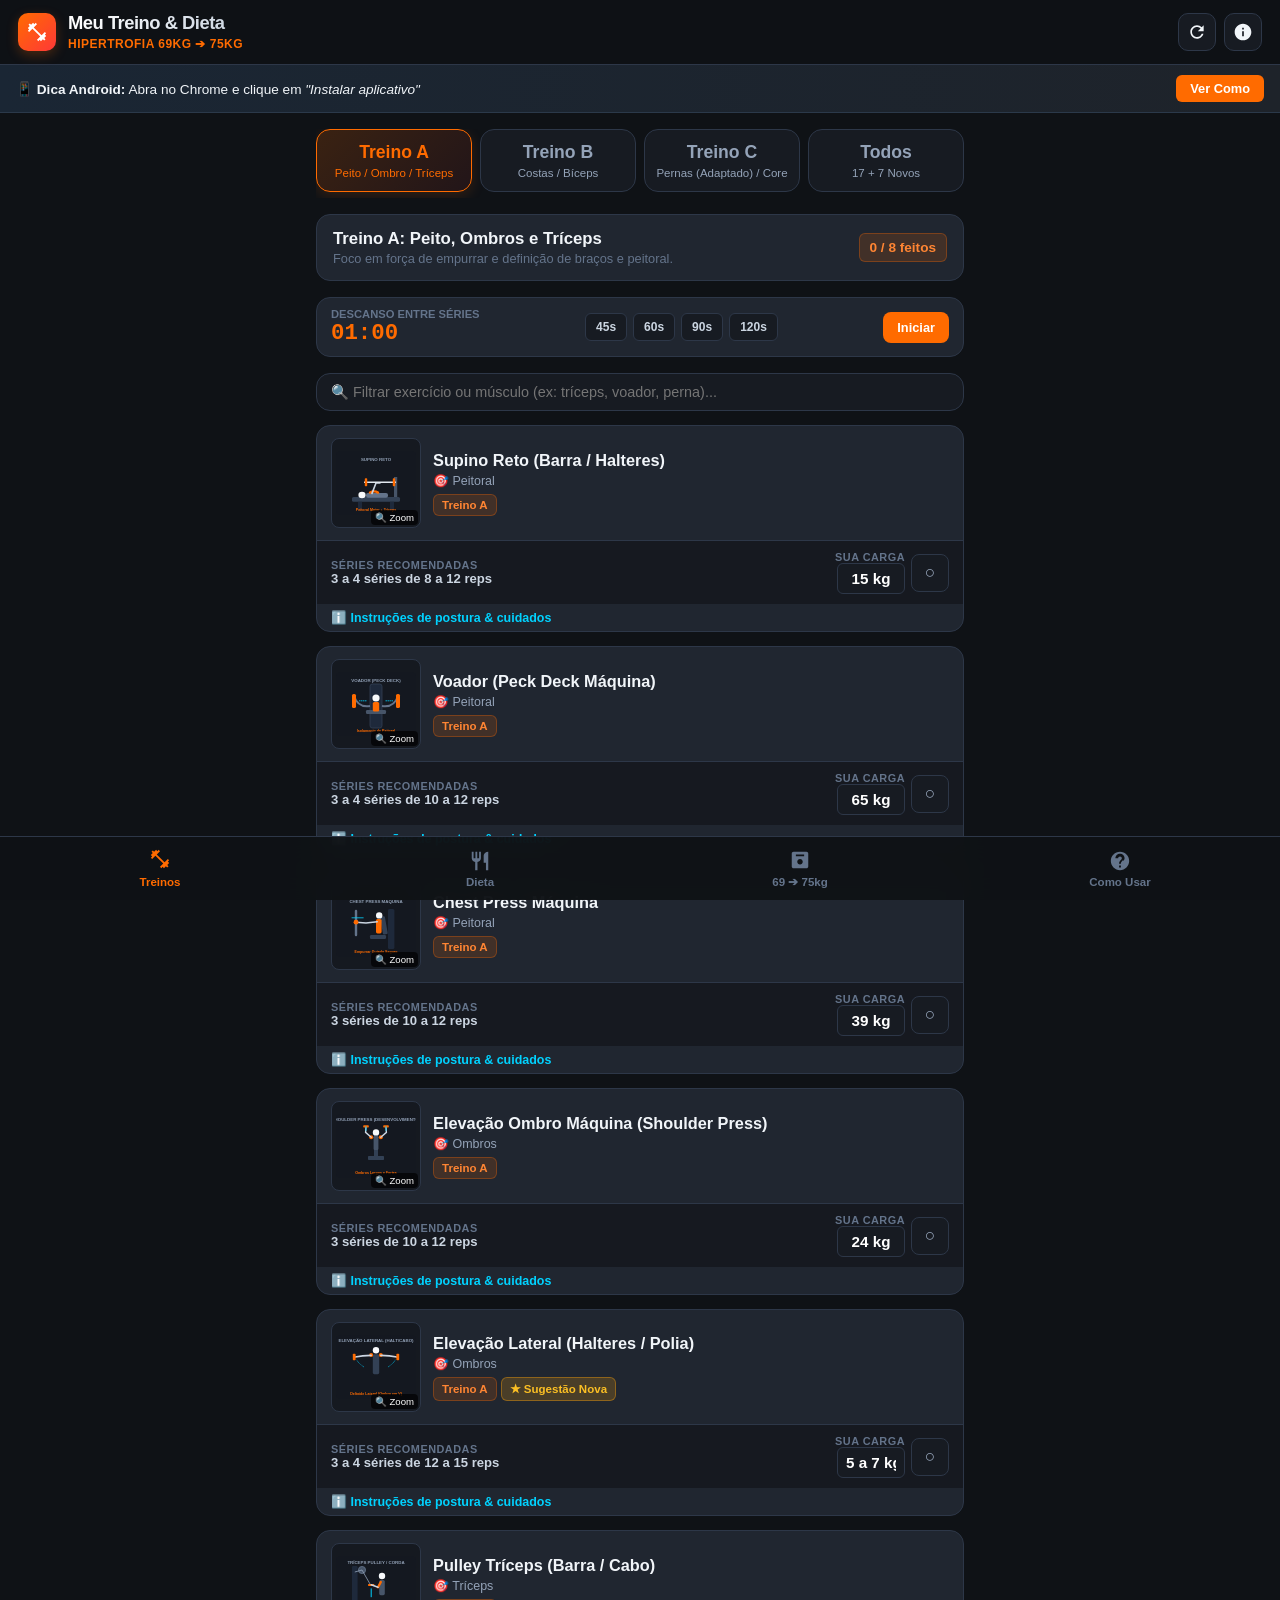
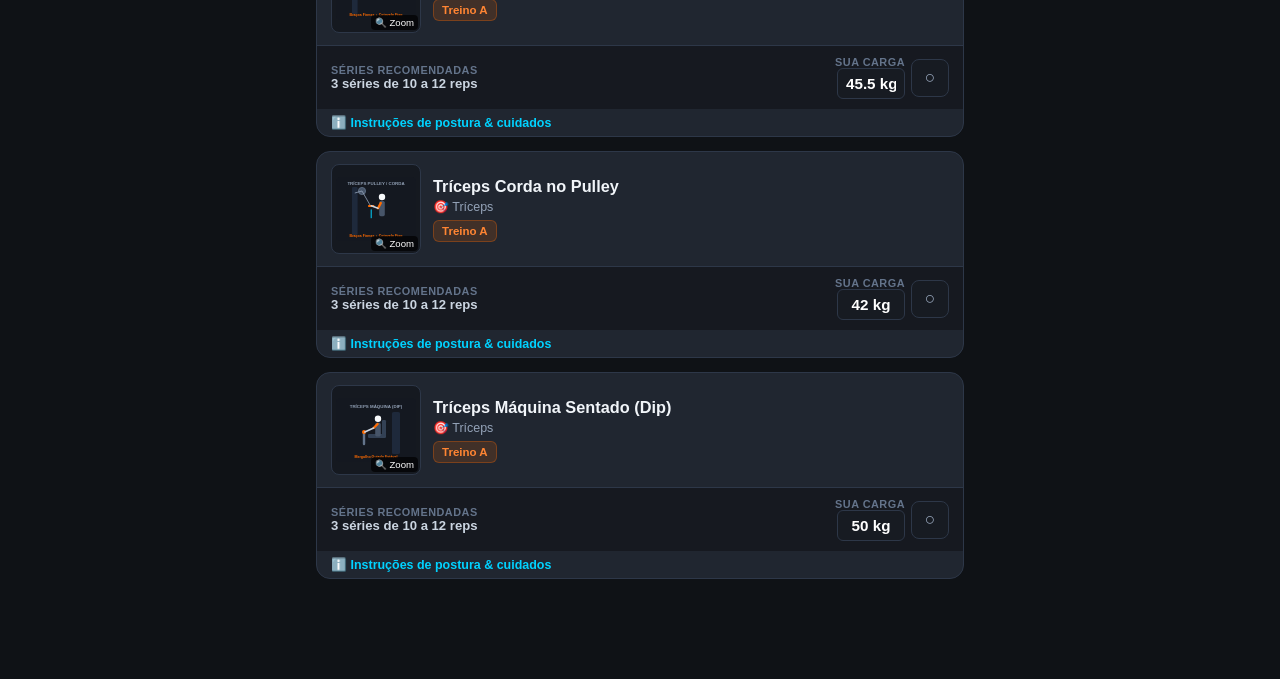
==== MeuTreino_App.html @ 3c1944b6 "Meu Treino & Dieta PWA - Versão Inicial" ====
﻿<!DOCTYPE html>
<html lang="pt-BR">
<head>
  <meta charset="UTF-8">
  <meta name="viewport" content="width=device-width, initial-scale=1.0, maximum-scale=1.0, user-scalable=no">
  <title>Meu Treino & Dieta - Hipertrofia</title>
  
  <!-- Configurações PWA para Android -->
  <link rel="manifest" href="manifest.json">
  <meta name="theme-color" content="#0F1216">
  <meta name="mobile-web-app-capable" content="yes">
  <meta name="apple-mobile-web-app-status-bar-style" content="black-translucent">
  <link rel="icon" type="image/svg+xml" href="icon.svg">
  
  <!-- Estilos -->
  <style>
:root {
  --bg-primary: #0F1216;
  --bg-secondary: #171B22;
  --bg-card: #202630;
  --bg-card-hover: #29303D;
  --text-primary: #F1F5F9;
  --text-secondary: #94A3B8;
  --text-muted: #64748B;
  --accent-primary: #FF6B00;
  --accent-hover: #FF8533;
  --accent-glow: rgba(255, 107, 0, 0.25);
  --accent-blue: #00D2FF;
  --accent-green: #10B981;
  --accent-yellow: #F59E0B;
  --accent-red: #EF4444;
  --border-color: #2D3748;
  --radius-sm: 8px;
  --radius-md: 14px;
  --radius-lg: 20px;
  --font-family: -apple-system, BlinkMacSystemFont, "Segoe UI", Roboto, Helvetica, Arial, sans-serif;
  --bottom-bar-height: 64px;
  --safe-bottom: env(safe-area-inset-bottom, 0px);
}

* {
  margin: 0;
  padding: 0;
  box-sizing: border-box;
  -webkit-tap-highlight-color: transparent;
  user-select: none;
}

input, textarea, button {
  user-select: auto;
}

body {
  background-color: var(--bg-primary);
  color: var(--text-primary);
  font-family: var(--font-family);
  min-height: 100vh;
  padding-bottom: calc(var(--bottom-bar-height) + var(--safe-bottom) + 20px);
  overflow-x: hidden;
  -webkit-font-smoothing: antialiased;
}

/* Header Superior Fixo */
header.app-header {
  position: sticky;
  top: 0;
  z-index: 100;
  background: rgba(15, 18, 22, 0.92);
  backdrop-filter: blur(12px);
  -webkit-backdrop-filter: blur(12px);
  border-bottom: 1px solid var(--border-color);
  padding: 12px 18px;
  display: flex;
  align-items: center;
  justify-content: space-between;
}

.brand {
  display: flex;
  align-items: center;
  gap: 12px;
}

.brand-icon {
  width: 38px;
  height: 38px;
  border-radius: 10px;
  background: linear-gradient(135deg, var(--accent-primary), #FF3838);
  display: flex;
  align-items: center;
  justify-content: center;
  box-shadow: 0 4px 12px var(--accent-glow);
}

.brand-icon svg {
  width: 22px;
  height: 22px;
  fill: #fff;
}

.brand-title h1 {
  font-size: 1.15rem;
  font-weight: 800;
  letter-spacing: -0.5px;
  background: linear-gradient(to right, #FFF, #CBD5E1);
  -webkit-background-clip: text;
  -webkit-text-fill-color: transparent;
}

.brand-title span {
  font-size: 0.75rem;
  color: var(--accent-primary);
  font-weight: 600;
  text-transform: uppercase;
  letter-spacing: 0.5px;
}

.header-actions {
  display: flex;
  align-items: center;
  gap: 8px;
}

.btn-icon {
  background: var(--bg-secondary);
  border: 1px solid var(--border-color);
  color: var(--text-primary);
  width: 38px;
  height: 38px;
  border-radius: 10px;
  display: flex;
  align-items: center;
  justify-content: center;
  cursor: pointer;
  transition: all 0.2s;
}

.btn-icon:active {
  transform: scale(0.92);
  background: var(--bg-card);
}

/* Notificação Banner de PWA / Instalação */
.install-banner {
  background: linear-gradient(90deg, #1A2634, #1E232A);
  border-bottom: 1px solid #2B394A;
  padding: 10px 16px;
  display: flex;
  align-items: center;
  justify-content: space-between;
  gap: 12px;
  font-size: 0.85rem;
}

.install-banner .install-btn {
  background: var(--accent-primary);
  color: white;
  border: none;
  padding: 6px 14px;
  border-radius: 6px;
  font-weight: 700;
  font-size: 0.8rem;
  cursor: pointer;
  white-space: nowrap;
}

/* Container Principal */
.main-content {
  max-width: 680px;
  margin: 0 auto;
  padding: 16px;
}

/* Tabs e Seções */
.view-section {
  display: none;
  animation: fadeIn 0.25s ease-in-out;
}

.view-section.active {
  display: block;
}

@keyframes fadeIn {
  from { opacity: 0; transform: translateY(6px); }
  to { opacity: 1; transform: translateY(0); }
}

/* Seletor de Treinos (A, B, C, Todos) */
.workout-selector {
  display: flex;
  gap: 8px;
  overflow-x: auto;
  padding-bottom: 6px;
  margin-bottom: 16px;
  scrollbar-width: none;
}
.workout-selector::-webkit-scrollbar { display: none; }

.workout-tab-btn {
  flex: 1;
  min-width: 100px;
  padding: 12px 14px;
  background: var(--bg-secondary);
  border: 1px solid var(--border-color);
  border-radius: var(--radius-md);
  color: var(--text-secondary);
  font-weight: 700;
  text-align: center;
  cursor: pointer;
  display: flex;
  flex-direction: column;
  align-items: center;
  gap: 4px;
  transition: all 0.2s ease;
}

.workout-tab-btn span.tab-tag {
  font-size: 1.1rem;
  font-weight: 900;
}

.workout-tab-btn span.tab-desc {
  font-size: 0.72rem;
  font-weight: 500;
  white-space: nowrap;
}

.workout-tab-btn.active {
  background: linear-gradient(135deg, rgba(255,107,0,0.18), rgba(255,56,56,0.08));
  border-color: var(--accent-primary);
  color: var(--accent-primary);
  box-shadow: 0 4px 14px rgba(255, 107, 0, 0.15);
}

/* Card de Alerta Especial / Adaptação Pólio */
.special-alert-card {
  background: linear-gradient(135deg, #1C271F, #121A16);
  border: 1px solid #1E4620;
  border-left: 5px solid var(--accent-green);
  border-radius: var(--radius-md);
  padding: 14px 16px;
  margin-bottom: 16px;
  display: flex;
  gap: 12px;
  align-items: flex-start;
}

.special-alert-card .alert-icon {
  font-size: 1.4rem;
  line-height: 1;
}

.special-alert-card h4 {
  font-size: 0.95rem;
  color: #4ADE80;
  margin-bottom: 4px;
}

.special-alert-card p {
  font-size: 0.82rem;
  color: #CBD5E1;
  line-height: 1.4;
}

/* Card de Resumo do Treino */
.workout-summary-card {
  background: var(--bg-card);
  border: 1px solid var(--border-color);
  border-radius: var(--radius-md);
  padding: 14px 16px;
  margin-bottom: 16px;
  display: flex;
  justify-content: space-between;
  align-items: center;
}

.workout-summary-card .info-title {
  font-size: 1.05rem;
  font-weight: 800;
  color: var(--text-primary);
}

.workout-summary-card .info-sub {
  font-size: 0.8rem;
  color: var(--text-muted);
  margin-top: 2px;
}

.workout-badges {
  display: flex;
  gap: 6px;
  flex-wrap: wrap;
}

.badge {
  display: inline-flex;
  align-items: center;
  gap: 4px;
  padding: 4px 8px;
  border-radius: 6px;
  font-size: 0.72rem;
  font-weight: 700;
}
.badge-orange { background: rgba(255,107,0,0.15); color: #FF8533; border: 1px solid rgba(255,107,0,0.3); }
.badge-cyan { background: rgba(0,210,255,0.15); color: #00D2FF; border: 1px solid rgba(0,210,255,0.3); }
.badge-green { background: rgba(16,185,129,0.15); color: #34D399; border: 1px solid rgba(16,185,129,0.3); }
.badge-new { background: rgba(245,158,11,0.2); color: #FBBF24; border: 1px solid rgba(245,158,11,0.4); }

/* Filtro de busca */
.search-filter-box {
  margin-bottom: 14px;
  display: flex;
  gap: 8px;
}

.search-input {
  flex: 1;
  background: var(--bg-secondary);
  border: 1px solid var(--border-color);
  border-radius: var(--radius-md);
  padding: 10px 14px;
  color: #fff;
  font-size: 0.9rem;
  outline: none;
}
.search-input:focus {
  border-color: var(--accent-primary);
}

/* Lista de Exercícios */
.exercise-list {
  display: flex;
  flex-direction: column;
  gap: 14px;
}

.exercise-card {
  background: var(--bg-card);
  border: 1px solid var(--border-color);
  border-radius: var(--radius-md);
  overflow: hidden;
  transition: transform 0.15s, border-color 0.2s;
  position: relative;
}

.exercise-card.completed {
  border-color: var(--accent-green);
  opacity: 0.85;
}

.exercise-card.completed::before {
  content: "✓ CONCLUÍDO";
  position: absolute;
  top: 8px;
  right: 8px;
  background: var(--accent-green);
  color: #000;
  font-size: 0.65rem;
  font-weight: 900;
  padding: 2px 6px;
  border-radius: 4px;
  z-index: 2;
}

.exercise-header {
  display: flex;
  padding: 12px 14px;
  gap: 12px;
  align-items: center;
}

.exercise-thumb {
  width: 90px;
  height: 90px;
  min-width: 90px;
  border-radius: var(--radius-sm);
  background: #151920;
  border: 1px solid var(--border-color);
  display: flex;
  align-items: center;
  justify-content: center;
  padding: 4px;
  cursor: pointer;
  position: relative;
}

.exercise-thumb svg {
  width: 100%;
  height: 100%;
  object-fit: contain;
}

.exercise-thumb-zoom {
  position: absolute;
  bottom: 2px;
  right: 2px;
  background: rgba(0,0,0,0.7);
  border-radius: 4px;
  padding: 2px 4px;
  font-size: 0.6rem;
  color: #fff;
}

.exercise-info {
  flex: 1;
}

.exercise-title-row {
  display: flex;
  align-items: flex-start;
  justify-content: space-between;
  gap: 6px;
}

.exercise-title {
  font-size: 1.02rem;
  font-weight: 700;
  color: var(--text-primary);
  line-height: 1.3;
}

.exercise-target {
  font-size: 0.78rem;
  color: var(--text-secondary);
  margin-top: 2px;
}

.exercise-tags {
  display: flex;
  gap: 4px;
  margin-top: 6px;
  flex-wrap: wrap;
}

/* Área de Carga e Séries */
.exercise-metrics {
  background: rgba(15, 18, 22, 0.6);
  padding: 10px 14px;
  border-top: 1px solid var(--border-color);
  display: flex;
  justify-content: space-between;
  align-items: center;
  gap: 8px;
}

.metric-item {
  display: flex;
  flex-direction: column;
}

.metric-label {
  font-size: 0.68rem;
  text-transform: uppercase;
  color: var(--text-muted);
  font-weight: 700;
  letter-spacing: 0.5px;
}

.metric-value {
  font-size: 0.95rem;
  font-weight: 800;
  color: var(--accent-primary);
}

.metric-input-wrap {
  display: flex;
  align-items: center;
  gap: 6px;
}

.metric-input {
  width: 68px;
  background: var(--bg-secondary);
  border: 1px solid var(--border-color);
  color: #fff;
  font-weight: 800;
  font-size: 0.95rem;
  padding: 6px 8px;
  border-radius: 6px;
  text-align: center;
  outline: none;
}
.metric-input:focus {
  border-color: var(--accent-primary);
}

.btn-check-set {
  background: var(--bg-secondary);
  border: 1px solid var(--border-color);
  color: var(--text-secondary);
  width: 38px;
  height: 38px;
  border-radius: 8px;
  display: flex;
  align-items: center;
  justify-content: center;
  cursor: pointer;
  font-size: 1.1rem;
  transition: all 0.2s;
}

.btn-check-set.checked {
  background: var(--accent-green);
  border-color: var(--accent-green);
  color: #000;
  font-weight: 900;
}

.exercise-details-toggle {
  background: transparent;
  border: none;
  color: var(--accent-blue);
  font-size: 0.78rem;
  font-weight: 600;
  cursor: pointer;
  padding: 6px 14px;
  display: flex;
  align-items: center;
  gap: 4px;
}

.exercise-expandable-info {
  display: none;
  padding: 10px 14px 14px;
  background: rgba(15, 18, 22, 0.4);
  border-top: 1px dashed var(--border-color);
  font-size: 0.82rem;
  color: var(--text-secondary);
  line-height: 1.45;
}

.exercise-expandable-info.open {
  display: block;
}

.exercise-tip-box {
  background: rgba(0, 210, 255, 0.08);
  border-left: 3px solid var(--accent-blue);
  padding: 8px 10px;
  border-radius: 4px;
  margin-top: 8px;
  color: #BAE6FD;
}

.exercise-caution-box {
  background: rgba(245, 158, 11, 0.1);
  border-left: 3px solid var(--accent-yellow);
  padding: 8px 10px;
  border-radius: 4px;
  margin-top: 8px;
  color: #FDE68A;
}

/* Bottom Bar Fixa para Celular */
nav.bottom-nav {
  position: fixed;
  bottom: 0;
  left: 0;
  right: 0;
  height: calc(var(--bottom-bar-height) + var(--safe-bottom));
  padding-bottom: var(--safe-bottom);
  background: rgba(15, 18, 22, 0.95);
  backdrop-filter: blur(14px);
  -webkit-backdrop-filter: blur(14px);
  border-top: 1px solid var(--border-color);
  display: flex;
  justify-content: space-around;
  align-items: center;
  z-index: 1000;
}

.nav-item {
  flex: 1;
  display: flex;
  flex-direction: column;
  align-items: center;
  justify-content: center;
  color: var(--text-muted);
  text-decoration: none;
  padding: 8px 0;
  font-size: 0.72rem;
  font-weight: 700;
  gap: 4px;
  cursor: pointer;
  transition: all 0.2s;
  background: none;
  border: none;
}

.nav-item svg {
  width: 22px;
  height: 22px;
  fill: currentColor;
  transition: transform 0.2s;
}

.nav-item.active {
  color: var(--accent-primary);
}

.nav-item.active svg {
  transform: translateY(-2px);
  fill: var(--accent-primary);
}

/* Cronômetro Flutuante / Barra Rápida */
.quick-timer-bar {
  background: var(--bg-card);
  border: 1px solid var(--border-color);
  border-radius: var(--radius-md);
  padding: 10px 14px;
  margin-bottom: 16px;
  display: flex;
  align-items: center;
  justify-content: space-between;
  gap: 10px;
}

.timer-display {
  font-family: monospace;
  font-size: 1.4rem;
  font-weight: 900;
  color: var(--accent-primary);
}

.timer-presets {
  display: flex;
  gap: 6px;
}

.timer-preset-btn {
  background: var(--bg-secondary);
  border: 1px solid var(--border-color);
  color: #CBD5E1;
  padding: 6px 10px;
  border-radius: 6px;
  font-size: 0.75rem;
  font-weight: 700;
  cursor: pointer;
}
.timer-preset-btn:active {
  background: var(--accent-primary);
  color: #fff;
}

.timer-btn-action {
  background: var(--accent-primary);
  color: white;
  border: none;
  padding: 8px 14px;
  border-radius: 8px;
  font-weight: 800;
  font-size: 0.8rem;
  cursor: pointer;
}

/* Estilos da Aba de Dieta */
.nutrition-header {
  background: linear-gradient(135deg, #1E293B, #0F172A);
  border: 1px solid var(--border-color);
  border-radius: var(--radius-lg);
  padding: 18px;
  margin-bottom: 18px;
}

.macro-ring-container {
  display: grid;
  grid-template-columns: repeat(4, 1fr);
  gap: 8px;
  margin-top: 14px;
}

.macro-box {
  background: var(--bg-secondary);
  border: 1px solid var(--border-color);
  border-radius: var(--radius-sm);
  padding: 10px 6px;
  text-align: center;
}

.macro-box .macro-name {
  font-size: 0.68rem;
  color: var(--text-muted);
  font-weight: 700;
  text-transform: uppercase;
}

.macro-box .macro-val {
  font-size: 1.05rem;
  font-weight: 900;
  color: var(--text-primary);
  margin-top: 2px;
}

.macro-box.calories .macro-val { color: var(--accent-primary); }
.macro-box.protein .macro-val { color: #00D2FF; }
.macro-box.carbs .macro-val { color: #F59E0B; }
.macro-box.fats .macro-val { color: #10B981; }

.meal-card {
  background: var(--bg-card);
  border: 1px solid var(--border-color);
  border-radius: var(--radius-md);
  margin-bottom: 14px;
  overflow: hidden;
}

.meal-header {
  background: rgba(15, 18, 22, 0.4);
  padding: 12px 16px;
  display: flex;
  justify-content: space-between;
  align-items: center;
  border-bottom: 1px solid var(--border-color);
}

.meal-title {
  font-size: 0.95rem;
  font-weight: 800;
  display: flex;
  align-items: center;
  gap: 8px;
}

.meal-time {
  font-size: 0.75rem;
  color: var(--text-muted);
  font-weight: 600;
}

.meal-body {
  padding: 14px 16px;
}

.food-item {
  display: flex;
  justify-content: space-between;
  align-items: center;
  padding: 6px 0;
  font-size: 0.85rem;
  border-bottom: 1px solid rgba(255,255,255,0.04);
}
.food-item:last-child { border-bottom: none; }

.food-name {
  color: var(--text-primary);
  display: flex;
  align-items: center;
  gap: 6px;
}

.food-portion {
  color: var(--text-muted);
  font-weight: 600;
  font-size: 0.8rem;
}

.meal-tip {
  font-size: 0.78rem;
  color: #94A3B8;
  margin-top: 10px;
  padding-top: 8px;
  border-top: 1px dashed var(--border-color);
}

/* Hidratação Card */
.water-card {
  background: linear-gradient(135deg, rgba(0, 210, 255, 0.12), rgba(0, 80, 200, 0.08));
  border: 1px solid rgba(0, 210, 255, 0.3);
  border-radius: var(--radius-md);
  padding: 14px 16px;
  margin-bottom: 18px;
  display: flex;
  align-items: center;
  justify-content: space-between;
}

.water-info h4 {
  font-size: 0.95rem;
  color: #38BDF8;
}

.water-info p {
  font-size: 0.8rem;
  color: #BAE6FD;
}

.water-controls {
  display: flex;
  align-items: center;
  gap: 8px;
}

.btn-water {
  background: #0284C7;
  color: #fff;
  border: none;
  width: 34px;
  height: 34px;
  border-radius: 8px;
  font-weight: 900;
  font-size: 1.1rem;
  cursor: pointer;
}

/* Aba de Evolução & Peso */
.progress-card {
  background: var(--bg-card);
  border: 1px solid var(--border-color);
  border-radius: var(--radius-lg);
  padding: 18px;
  margin-bottom: 16px;
}

.progress-bar-wrap {
  margin: 14px 0 8px;
  height: 12px;
  background: var(--bg-secondary);
  border-radius: 6px;
  overflow: hidden;
  position: relative;
}

.progress-bar-fill {
  height: 100%;
  background: linear-gradient(90deg, var(--accent-primary), #00D2FF);
  border-radius: 6px;
  transition: width 0.4s ease;
}

.weight-inputs {
  display: flex;
  gap: 10px;
  margin-top: 14px;
}

.weight-inputs input {
  flex: 1;
  background: var(--bg-secondary);
  border: 1px solid var(--border-color);
  border-radius: var(--radius-sm);
  padding: 10px;
  color: #fff;
  font-size: 0.95rem;
}

.btn-add-weight {
  background: var(--accent-primary);
  color: white;
  border: none;
  padding: 0 16px;
  border-radius: var(--radius-sm);
  font-weight: 700;
  cursor: pointer;
}

.weight-history-list {
  margin-top: 14px;
  display: flex;
  flex-direction: column;
  gap: 6px;
  max-height: 220px;
  overflow-y: auto;
}

.weight-history-item {
  display: flex;
  justify-content: space-between;
  padding: 8px 12px;
  background: var(--bg-secondary);
  border-radius: 6px;
  font-size: 0.85rem;
}

/* Modal de Visualização da Imagem Grande / Técnica */
.modal-overlay {
  display: none;
  position: fixed;
  inset: 0;
  background: rgba(0, 0, 0, 0.85);
  backdrop-filter: blur(8px);
  z-index: 2000;
  align-items: center;
  justify-content: center;
  padding: 16px;
}

.modal-overlay.open {
  display: flex;
}

.modal-content {
  background: var(--bg-card);
  border: 1px solid var(--border-color);
  border-radius: var(--radius-lg);
  max-width: 500px;
  width: 100%;
  max-height: 90vh;
  overflow-y: auto;
  position: relative;
  padding: 20px;
}

.modal-close-btn {
  position: absolute;
  top: 14px;
  right: 14px;
  background: var(--bg-secondary);
  border: 1px solid var(--border-color);
  color: #fff;
  width: 32px;
  height: 32px;
  border-radius: 50%;
  cursor: pointer;
  font-size: 1.1rem;
  display: flex;
  align-items: center;
  justify-content: center;
}

.modal-img-container {
  width: 100%;
  height: 220px;
  background: #11141A;
  border-radius: var(--radius-md);
  margin: 12px 0;
  display: flex;
  align-items: center;
  justify-content: center;
  padding: 10px;
}

.modal-img-container svg {
  width: 100%;
  height: 100%;
}

</style>
</head>
<body>

  <!-- Top Header Fixo -->
  <header class="app-header">
    <div class="brand">
      <div class="brand-icon" style="width:38px;height:38px;min-width:38px;max-width:38px;overflow:hidden;">
        <svg viewBox="0 0 24 24"><path d="M20.57 14.86L22 13.43L20.57 12L17 15.57L8.43 7L12 3.43L10.57 2L9.14 3.43L7.71 2L5.57 4.14L4.14 2.71L2.71 4.14L4.14 5.57L2 7.71L3.43 9.14L2 10.57L3.43 12L7 8.43L15.57 17L12 20.57L13.43 22L14.86 20.57L16.29 22L18.43 19.86L19.86 21.29L21.29 19.86L19.86 18.43L22 16.29L20.57 14.86Z"/></svg>
      </div>
      <div class="brand-title">
        <h1>Meu Treino & Dieta</h1>
        <span>Hipertrofia 69kg ➔ 75kg</span>
      </div>
    </div>
    <div class="header-actions">
      <button class="btn-icon" onclick="resetWorkoutCheckmarks()" title="Reiniciar checklist de exercícios de hoje">
        <svg width="20" height="20" viewBox="0 0 24 24" fill="currentColor"><path d="M17.65 6.35C16.2 4.9 14.21 4 12 4c-4.42 0-7.99 3.58-7.99 8s3.57 8 7.99 8c3.73 0 6.84-2.55 7.73-6h-2.08c-.82 2.33-3.04 4-5.65 4-3.31 0-6-2.69-6-6s2.69-6 6-6c1.66 0 3.14.69 4.22 1.78L13 11h7V4l-2.35 2.35z"/></svg>
      </button>
      <button class="btn-icon" onclick="navigateToTab('guide')" title="Como usar no celular">
        <svg width="20" height="20" viewBox="0 0 24 24" fill="currentColor"><path d="M12 2C6.48 2 2 6.48 2 12s4.48 10 10 10 10-4.48 10-10S17.52 2 12 2zm1 15h-2v-6h2v6zm0-8h-2V7h2v2z"/></svg>
      </button>
    </div>
  </header>

  <!-- Banner de Dica Rápida -->
  <div class="install-banner">
    <div>📱 <strong>Dica Android:</strong> Abra no Chrome e clique em <em>"Instalar aplicativo"</em></div>
    <button class="install-btn" onclick="navigateToTab('guide')">Ver Como</button>
  </div>

  <main class="main-content">

    <!-- ========================================== -->
    <!-- VIEW 1: TREINOS (A, B, C)                  -->
    <!-- ========================================== -->
    <section id="view-workouts" class="view-section active">
      
      <!-- Seletor de Divisão de Treinos -->
      <div class="workout-selector">
        <button class="workout-tab-btn active" data-category="A" onclick="switchWorkoutTab('A')">
          <span class="tab-tag">Treino A</span>
          <span class="tab-desc">Peito / Ombro / Tríceps</span>
        </button>
        <button class="workout-tab-btn" data-category="B" onclick="switchWorkoutTab('B')">
          <span class="tab-tag">Treino B</span>
          <span class="tab-desc">Costas / Bíceps</span>
        </button>
        <button class="workout-tab-btn" data-category="C" onclick="switchWorkoutTab('C')">
          <span class="tab-tag">Treino C</span>
          <span class="tab-desc">Pernas (Adaptado) / Core</span>
        </button>
        <button class="workout-tab-btn" data-category="ALL" onclick="switchWorkoutTab('ALL')">
          <span class="tab-tag">Todos</span>
          <span class="tab-desc">17 + 7 Novos</span>
        </button>
      </div>

      <!-- Alerta Especial de Segurança da Perna (Visível no Treino C ou Todos) -->
      <div class="special-alert-card" id="polio-safe-alert" style="display: none;">
        <div class="alert-icon">🛡️</div>
        <div>
          <h4>Biomecânica Segura & Adaptada</h4>
          <p>Treino elaborado com <strong>100% de máquinas com apoio e encosto total</strong>. Sem riscos de queda, perda de equilíbrio ou sobrecarga articular perigosa. Cargas leves e foco em contração muscular controlada.</p>
        </div>
      </div>

      <!-- Resumo do Treino Selecionado -->
      <div class="workout-summary-card" id="workout-summary-content">
        <!-- Preenchido via app.js -->
      </div>

      <!-- Cronômetro Rápido Flutuante de Descanso -->
      <div class="quick-timer-bar">
        <div>
          <span style="font-size:0.7rem; color:var(--text-muted); font-weight:700; display:block;">DESCANSO ENTRE SÉRIES</span>
          <div class="timer-display" id="timer-display-val">01:00</div>
        </div>
        <div class="timer-presets">
          <button class="timer-preset-btn" onclick="setTimerPreset(45)">45s</button>
          <button class="timer-preset-btn" onclick="setTimerPreset(60)">60s</button>
          <button class="timer-preset-btn" onclick="setTimerPreset(90)">90s</button>
          <button class="timer-preset-btn" onclick="setTimerPreset(120)">120s</button>
        </div>
        <button class="timer-btn-action" id="timer-toggle-btn" onclick="toggleTimer()">Iniciar</button>
      </div>

      <!-- Campo de Busca de Exercício -->
      <div class="search-filter-box">
        <input type="text" id="search-input" class="search-input" placeholder="🔍 Filtrar exercício ou músculo (ex: tríceps, voador, perna)..." oninput="renderExerciseList()">
      </div>

      <!-- Lista dos Cards de Exercícios -->
      <div class="exercise-list" id="exercise-list-container">
        <!-- Renderizado dinamicamente pelo app.js -->
      </div>

    </section>

    <!-- ========================================== -->
    <!-- VIEW 2: DIETA & NUTRIÇÃO                   -->
    <!-- ========================================== -->
    <section id="view-nutrition" class="view-section">
      <div class="nutrition-header">
        <div style="display:flex; justify-content:space-between; align-items:center;">
          <div>
            <h2 style="font-size:1.25rem; font-weight:800;">Plano Alimentar para Ganho Limpo</h2>
            <p style="font-size:0.8rem; color:var(--text-secondary); margin-top:2px;">
              Meta: Subir de 69kg para até 75kg com músculos definidos
            </p>
          </div>
          <span class="badge badge-orange" style="font-size:0.85rem; padding:6px 12px;">+400 kcal Limpas</span>
        </div>

        <div class="macro-ring-container">
          <div class="macro-box calories">
            <div class="macro-name">Calorias</div>
            <div class="macro-val">2.650</div>
          </div>
          <div class="macro-box protein">
            <div class="macro-name">Proteína</div>
            <div class="macro-val">145g</div>
          </div>
          <div class="macro-box carbs">
            <div class="macro-name">Carboidratos</div>
            <div class="macro-val">330g</div>
          </div>
          <div class="macro-box fats">
            <div class="macro-name">Gorduras</div>
            <div class="macro-val">65g</div>
          </div>
        </div>
      </div>

      <!-- Contador de Água Interativo -->
      <div class="water-card">
        <div class="water-info">
          <h4>💧 Hidratação Diária</h4>
          <p id="water-count">0 ml / 3.000 ml</p>
        </div>
        <div class="water-controls">
          <button class="btn-water" onclick="addWater(250)" title="Adicionar um copo de 250ml">+250ml</button>
          <button class="btn-water" onclick="addWater(500)" title="Adicionar uma garrafinha de 500ml">+500ml</button>
          <button class="btn-icon" style="height:34px; width:34px;" onclick="resetWater()" title="Zerar água do dia">↺</button>
        </div>
      </div>

      <!-- Refeições Diárias -->
      <div id="nutrition-meals-container">
        <!-- Renderizado dinamicamente pelo app.js -->
      </div>
    </section>

    <!-- ========================================== -->
    <!-- VIEW 3: EVOLUÇÃO E PESO (69kg -> 75kg)     -->
    <!-- ========================================== -->
    <section id="view-progress" class="view-section">
      <div class="progress-card">
        <h2 style="font-size:1.2rem; font-weight:800;">Evolução de Peso Corporal</h2>
        <p style="font-size:0.8rem; color:var(--text-secondary); margin-top:4px;">
          Foco em hipertrofia de qualidade: ganho médio de 1kg a 1.5kg por mês.
        </p>

        <div style="display:flex; justify-content:space-between; align-items:baseline; margin-top:16px;">
          <div>
            <span style="font-size:0.75rem; color:var(--text-muted);">PESO INICIAL</span>
            <div style="font-size:1.1rem; font-weight:700;">69.0 kg</div>
          </div>
          <div style="text-align:center;">
            <span style="font-size:0.75rem; color:var(--accent-primary); font-weight:700;">PESO ATUAL</span>
            <div style="font-size:1.6rem; font-weight:900; color:var(--accent-primary);" id="current-weight-val">69.0 kg</div>
          </div>
          <div style="text-align:right;">
            <span style="font-size:0.75rem; color:var(--text-muted);">META MÁXIMA</span>
            <div style="font-size:1.1rem; font-weight:700;" id="target-weight-val">75.0 kg</div>
          </div>
        </div>

        <div class="progress-bar-wrap">
          <div class="progress-bar-fill" id="weight-progress-fill" style="width: 5%;"></div>
        </div>
        <div style="font-size:0.75rem; color:var(--text-muted); text-align:right;" id="weight-percent-text">
          0% concluído
        </div>

        <div style="margin-top:20px; border-top:1px solid var(--border-color); padding-top:14px;">
          <h4 style="font-size:0.9rem; margin-bottom:8px;">Registrar Nova Pesagem</h4>
          <div class="weight-inputs">
            <input type="number" step="0.1" id="new-weight-input" placeholder="Ex: 69.8">
            <button class="btn-add-weight" onclick="addNewWeight()">Salvar Peso</button>
          </div>
        </div>

        <div style="margin-top:20px;">
          <h4 style="font-size:0.85rem; color:var(--text-muted); text-transform:uppercase;">Histórico de Pesagens</h4>
          <div class="weight-history-list" id="weight-history-list">
            <!-- Preenchido via app.js -->
          </div>
        </div>
      </div>
    </section>

    <!-- ========================================== -->
    <!-- VIEW 4: GUIA DE USO NO CELULAR ANDROID      -->
    <!-- ========================================== -->
    <section id="view-guide" class="view-section">
      <div class="progress-card">
        <h2 style="font-size:1.25rem; font-weight:800; color:var(--accent-primary);">Como usar este App no seu Celular Android</h2>
        <p style="font-size:0.85rem; color:var(--text-secondary); margin:6px 0 16px; line-height:1.5;">
          Este aplicativo foi programado como um <strong>PWA (Progressive Web App)</strong>. Isso significa que ele funciona exatamente como um app nativo baixado da Google Play, sem anúncios e com funcionamento 100% offline!
        </p>

        <div style="display:flex; flex-direction:column; gap:14px;">
          <div style="background:var(--bg-secondary); border-radius:10px; padding:12px; border-left:4px solid var(--accent-primary);">
            <h4 style="color:#FFF; font-size:0.95rem; margin-bottom:4px;">Método 1: Abrir no Navegador do Celular (Recomendado)</h4>
            <p style="font-size:0.82rem; color:#CBD5E1; line-height:1.4;">
              1. Você pode enviar esta pasta ou os arquivos para o seu Google Drive, WhatsApp ou hospedar no GitHub Pages / Netlify / Vercel gratuitamente.<br>
              2. Abra o link no navegador <strong>Google Chrome</strong> do seu celular Android.<br>
              3. Toque nos <strong>três pontinhos (⋮)</strong> no canto superior direito do Chrome.<br>
              4. Selecione a opção <strong>"Instalar aplicativo"</strong> ou <strong>"Adicionar à tela inicial"</strong>.<br>
              5. Pronto! O app ganhará um ícone próprio e abrirá em tela cheia como se fosse baixado da loja!
            </p>
          </div>

          <div style="background:var(--bg-secondary); border-radius:10px; padding:12px; border-left:4px solid var(--accent-green);">
            <h4 style="color:#FFF; font-size:0.95rem; margin-bottom:4px;">Método 2: Direto pelo Arquivo no Celular</h4>
            <p style="font-size:0.82rem; color:#CBD5E1; line-height:1.4;">
              1. Conecte o celular ao computador via cabo USB ou envie o arquivo <code>index.html</code> para o seu celular.<br>
              2. No gerenciador de arquivos do celular, toque no <code>index.html</code> e escolha abrir com o Google Chrome.<br>
              3. Ele roda instantaneamente, e todos os pesos que você alterar ficam salvos na memória do seu aparelho.
            </p>
          </div>

          <div style="background:var(--bg-secondary); border-radius:10px; padding:12px; border-left:4px solid var(--accent-blue);">
            <h4 style="color:#FFF; font-size:0.95rem; margin-bottom:4px;">Principais Destaques do seu Treino & Dieta</h4>
            <p style="font-size:0.82rem; color:#CBD5E1; line-height:1.4;">
              • <strong>Imagens Vetoriais Ilustradas:</strong> Desenhos de cada aparelho mostrando o músculo em destaque.<br>
              • <strong>Cargas Personalizadas:</strong> Os seus pesos atuais (15kg, 65kg, 39kg, etc.) já estão pré-configurados e você pode atualizá-los a qualquer momento.<br>
              • <strong>Adaptação Segura para a Perna:</strong> Foco exclusivo em máquinas com apoio de coluna e bacia.<br>
              • <strong>Cronômetro Sonoro e Vibratório:</strong> Vibra no bolso quando acaba o tempo de descanso.<br>
              • <strong>Plano Alimentar de 2.650 kcal:</strong> Focado em hipertrofia limpa para atingir os 75kg com abdômen definido.
            </p>
          </div>
        </div>
      </div>
    </section>

  </main>

  <!-- Modal para visualização ampliada do exercício -->
  <div class="modal-overlay" id="exercise-modal" onclick="closeExerciseModal()">
    <div class="modal-content" onclick="event.stopPropagation()">
      <button class="modal-close-btn" onclick="closeExerciseModal()">✕</button>
      <h3 id="modal-title" style="font-size:1.15rem; font-weight:800; padding-right:30px;"></h3>
      <div class="modal-img-container" id="modal-img"></div>
      <div id="modal-desc"></div>
    </div>
  </div>

  <!-- Bottom Navigation Bar Fixa no Celular -->
  <nav class="bottom-nav">
    <button class="nav-item active" data-tab="workouts" onclick="navigateToTab('workouts')">
      <svg viewBox="0 0 24 24"><path d="M20.57 14.86L22 13.43L20.57 12L17 15.57L8.43 7L12 3.43L10.57 2L9.14 3.43L7.71 2L5.57 4.14L4.14 2.71L2.71 4.14L4.14 5.57L2 7.71L3.43 9.14L2 10.57L3.43 12L7 8.43L15.57 17L12 20.57L13.43 22L14.86 20.57L16.29 22L18.43 19.86L19.86 21.29L21.29 19.86L19.86 18.43L22 16.29L20.57 14.86Z"/></svg>
      <span>Treinos</span>
    </button>
    <button class="nav-item" data-tab="nutrition" onclick="navigateToTab('nutrition')">
      <svg viewBox="0 0 24 24"><path d="M11 9H9V2H7v7H5V2H3v7c0 2.12 1.66 3.84 3.75 3.97V22h2.5v-9.03C11.34 12.84 13 11.12 13 9V2h-2v7zm5-3v8h2.5v8H21V2c-2.76 0-5 2.24-5 4z"/></svg>
      <span>Dieta</span>
    </button>
    <button class="nav-item" data-tab="progress" onclick="navigateToTab('progress')">
      <svg viewBox="0 0 24 24"><path d="M19 3H5c-1.1 0-2 .9-2 2v14c0 1.1.9 2 2 2h14c1.1 0 2-.9 2-2V5c0-1.1-.9-2-2-2zm-7 14c-1.66 0-3-1.34-3-3s1.34-3 3-3 3 1.34 3 3-1.34 3-3 3zm4.5-9H7.5V6h9v2z"/></svg>
      <span>69 ➔ 75kg</span>
    </button>
    <button class="nav-item" data-tab="guide" onclick="navigateToTab('guide')">
      <svg viewBox="0 0 24 24"><path d="M12 2C6.48 2 2 6.48 2 12s4.48 10 10 10 10-4.48 10-10S17.52 2 12 2zm1 17h-2v-2h2v2zm2.07-7.75l-.9.92C13.45 12.9 13 13.5 13 15h-2v-.5c0-1.1.45-2.1 1.17-2.83l1.24-1.26c.37-.36.59-.86.59-1.41 0-1.1-.9-2-2-2s-2 .9-2 2H7c0-2.76 2.24-5 5-5s5 2.24 5 5c0 1.04-.42 1.99-1.07 2.65z"/></svg>
      <span>Como Usar</span>
    </button>
  </nav>

  <!-- Script Principal -->
  <script>
// ========================================================
// SISTEMA DE TREINO & DIETA - HIPERTROFIA ADAPTADA
// Objetivo: 69kg -> 75kg (Massa Muscular & Definição)
// Cuidados Especiais: Adaptação segura para membros inferiores
// ========================================================

// 1. GERADOR DE ILUSTRAÇÕES SVG PARA CADA EXERCÍCIO
const SVG_ICONS = {
  // Supino
  bench_press: `
    <svg viewBox="0 0 200 160" width="100%" height="100%" xmlns="http://www.w3.org/2000/svg">
      <rect width="200" height="160" fill="#141820" rx="10"/>
      <!-- Banco -->
      <rect x="40" y="115" width="120" height="12" rx="4" fill="#334155"/>
      <rect x="55" y="127" width="10" height="22" fill="#1E293B"/>
      <rect x="135" y="127" width="10" height="22" fill="#1E293B"/>
      <!-- Suporte do Supino -->
      <rect x="145" y="65" width="8" height="50" fill="#475569"/>
      <!-- Corpo Deitado -->
      <ellipse cx="65" cy="110" rx="9" ry="8" fill="#F8FAFC"/>
      <rect x="75" y="105" width="55" height="12" rx="5" fill="#64748B"/>
      <!-- Músculo Alvo: Peitoral destacado em Laranja -->
      <path d="M 85 104 Q 95 98 105 104" stroke="#FF6B00" stroke-width="6" stroke-linecap="round" fill="none"/>
      <!-- Braços segurando a barra -->
      <path d="M 90 106 L 100 80 L 110 80" stroke="#CBD5E1" stroke-width="4" stroke-linecap="round" fill="none"/>
      <!-- Barra e Anilhas -->
      <line x1="70" y1="78" x2="150" y2="78" stroke="#E2E8F0" stroke-width="4"/>
      <rect x="72" y="68" width="6" height="20" rx="2" fill="#FF6B00"/>
      <rect x="142" y="68" width="6" height="20" rx="2" fill="#FF6B00"/>
      <!-- Texto explicativo -->
      <text x="100" y="24" fill="#94A3B8" font-size="11" font-weight="bold" text-anchor="middle">SUPINO RETO</text>
      <text x="100" y="150" fill="#FF6B00" font-size="9" font-weight="bold" text-anchor="middle">Peitoral Maior + Tríceps</text>
    </svg>`,

  // Voador / Peck Deck
  peck_deck: `
    <svg viewBox="0 0 200 160" width="100%" height="100%" xmlns="http://www.w3.org/2000/svg">
      <rect width="200" height="160" fill="#141820" rx="10"/>
      <!-- Máquina Estrutura -->
      <rect x="85" y="30" width="30" height="110" rx="6" fill="#1E293B" stroke="#334155" stroke-width="2"/>
      <rect x="75" y="95" width="50" height="10" rx="3" fill="#475569"/>
      <!-- Braços Articulados do Voador -->
      <path d="M 45 60 Q 55 90 85 85" stroke="#64748B" stroke-width="5" fill="none"/>
      <path d="M 155 60 Q 145 90 115 85" stroke="#64748B" stroke-width="5" fill="none"/>
      <!-- Almofadas / Pegadores -->
      <rect x="40" y="55" width="10" height="35" rx="4" fill="#FF6B00"/>
      <rect x="150" y="55" width="10" height="35" rx="4" fill="#FF6B00"/>
      <!-- Setas de contração peitoral -->
      <path d="M 58 72 L 78 72" stroke="#00D2FF" stroke-width="2.5" marker-end="url(#arrow)" stroke-dasharray="3,2"/>
      <path d="M 142 72 L 122 72" stroke="#00D2FF" stroke-width="2.5" stroke-dasharray="3,2"/>
      <!-- Praticante sentado -->
      <circle cx="100" cy="65" r="9" fill="#F8FAFC"/>
      <rect x="92" y="75" width="16" height="24" rx="4" fill="#FF6B00"/>
      <text x="100" y="24" fill="#94A3B8" font-size="11" font-weight="bold" text-anchor="middle">VOADOR (PECK DECK)</text>
      <text x="100" y="150" fill="#FF6B00" font-size="9" font-weight="bold" text-anchor="middle">Isolamento de Peitoral</text>
    </svg>`,

  // Chest Press Máquina
  chest_press: `
    <svg viewBox="0 0 200 160" width="100%" height="100%" xmlns="http://www.w3.org/2000/svg">
      <rect width="200" height="160" fill="#141820" rx="10"/>
      <!-- Máquina sentada -->
      <rect x="130" y="40" width="16" height="100" rx="4" fill="#1E293B"/>
      <!-- Assento e Encosto com ângulo -->
      <rect x="110" y="60" width="12" height="45" rx="3" fill="#334155" transform="rotate(-10 110 60)"/>
      <rect x="85" y="105" width="40" height="10" rx="3" fill="#334155"/>
      <!-- Boneco sentado empurrando para frente -->
      <circle cx="108" cy="56" r="8" fill="#F8FAFC"/>
      <rect x="100" y="65" width="14" height="36" rx="4" fill="#FF6B00"/>
      <!-- Braço estendendo alavanca -->
      <path d="M 103 72 L 75 75 L 50 73" stroke="#CBD5E1" stroke-width="4" stroke-linecap="round" fill="none"/>
      <!-- Alavanca do Chest Press -->
      <line x1="50" y1="45" x2="50" y2="105" stroke="#64748B" stroke-width="6" stroke-linecap="round"/>
      <circle cx="50" cy="73" r="6" fill="#FF6B00"/>
      <!-- Seta de empurrar -->
      <path d="M 68 62 L 40 62" stroke="#00D2FF" stroke-width="2" stroke-linecap="round"/>
      <text x="100" y="24" fill="#94A3B8" font-size="11" font-weight="bold" text-anchor="middle">CHEST PRESS MÁQUINA</text>
      <text x="100" y="150" fill="#FF6B00" font-size="9" font-weight="bold" text-anchor="middle">Empurrar Guiado Seguro</text>
    </svg>`,

  // Pulley Tríceps / Tríceps Corda
  triceps_pulley: `
    <svg viewBox="0 0 200 160" width="100%" height="100%" xmlns="http://www.w3.org/2000/svg">
      <rect width="200" height="160" fill="#141820" rx="10"/>
      <!-- Coluna da Polia -->
      <rect x="40" y="25" width="14" height="120" rx="3" fill="#1E293B"/>
      <!-- Roldana no topo -->
      <circle cx="65" cy="35" r="9" fill="#475569" stroke="#64748B" stroke-width="2"/>
      <!-- Cabo descendo -->
      <path d="M 47 40 L 65 35 L 85 70" stroke="#94A3B8" stroke-width="2" fill="none"/>
      <!-- Barra/Corda no cabo -->
      <rect x="80" y="70" width="16" height="5" rx="2" fill="#FF6B00"/>
      <!-- Praticante em pé -->
      <circle cx="115" cy="50" r="8" fill="#F8FAFC"/>
      <rect x="108" y="60" width="14" height="38" rx="4" fill="#475569"/>
      <!-- Braço: Cotovelo colado no tronco, antebraço descendo -->
      <!-- Destaque do Tríceps em Laranja -->
      <path d="M 112 65 L 105 78" stroke="#FF6B00" stroke-width="6" stroke-linecap="round"/>
      <path d="M 105 78 L 88 72" stroke="#CBD5E1" stroke-width="4" stroke-linecap="round"/>
      <!-- Seta indicando extensão para baixo -->
      <path d="M 88 82 L 88 102" stroke="#00D2FF" stroke-width="2.5" stroke-linecap="round"/>
      <text x="100" y="20" fill="#94A3B8" font-size="11" font-weight="bold" text-anchor="middle">TRÍCEPS PULLEY / CORDA</text>
      <text x="100" y="150" fill="#FF6B00" font-size="9" font-weight="bold" text-anchor="middle">Braços Firmes + Cotovelo Fixo</text>
    </svg>`,

  // Tríceps Máquina
  triceps_machine: `
    <svg viewBox="0 0 200 160" width="100%" height="100%" xmlns="http://www.w3.org/2000/svg">
      <rect width="200" height="160" fill="#141820" rx="10"/>
      <rect x="140" y="35" width="20" height="105" rx="4" fill="#1E293B"/>
      <!-- Banco da Máquina -->
      <rect x="80" y="90" width="45" height="10" rx="3" fill="#334155"/>
      <rect x="115" y="55" width="10" height="40" rx="3" fill="#334155"/>
      <!-- Alavancas laterais de empurrar para baixo (estilo mergulho) -->
      <path d="M 70 85 L 70 115" stroke="#64748B" stroke-width="6" stroke-linecap="round"/>
      <circle cx="70" cy="85" r="5" fill="#FF6B00"/>
      <!-- Boneco sentado empurrando -->
      <circle cx="105" cy="52" r="8" fill="#F8FAFC"/>
      <rect x="98" y="62" width="14" height="34" rx="4" fill="#475569"/>
      <path d="M 104 65 L 94 75" stroke="#FF6B00" stroke-width="6" stroke-linecap="round"/>
      <path d="M 94 75 L 72 85" stroke="#CBD5E1" stroke-width="4" stroke-linecap="round"/>
      <text x="100" y="24" fill="#94A3B8" font-size="11" font-weight="bold" text-anchor="middle">TRÍCEPS MÁQUINA (DIP)</text>
      <text x="100" y="150" fill="#FF6B00" font-size="9" font-weight="bold" text-anchor="middle">Mergulho Guiado Estável</text>
    </svg>`,

  // Lat Pulldown / Puxada Alta
  lat_pulldown: `
    <svg viewBox="0 0 200 160" width="100%" height="100%" xmlns="http://www.w3.org/2000/svg">
      <rect width="200" height="160" fill="#141820" rx="10"/>
      <!-- Torre da Máquina -->
      <rect x="30" y="20" width="15" height="125" rx="3" fill="#1E293B"/>
      <!-- Haste superior -->
      <path d="M 37 30 L 105 30" stroke="#334155" stroke-width="6"/>
      <circle cx="105" cy="30" r="7" fill="#475569"/>
      <!-- Barra longa curvada -->
      <path d="M 75 55 Q 105 50 135 55" stroke="#FF6B00" stroke-width="5" stroke-linecap="round" fill="none"/>
      <!-- Cabo conectando a barra -->
      <line x1="105" y1="30" x2="105" y2="52" stroke="#CBD5E1" stroke-width="2"/>
      <!-- Praticante sentado puxando para o peito -->
      <rect x="90" y="105" width="30" height="10" rx="3" fill="#334155"/>
      <circle cx="105" cy="72" r="8" fill="#F8FAFC"/>
      <!-- Dorsais destacados em Laranja/Ciano -->
      <path d="M 98 82 Q 105 84 112 82 L 110 105 L 100 105 Z" fill="#00D2FF"/>
      <!-- Braços em V segurando a barra -->
      <path d="M 105 80 L 85 57" stroke="#CBD5E1" stroke-width="3.5" stroke-linecap="round"/>
      <path d="M 105 80 L 125 57" stroke="#CBD5E1" stroke-width="3.5" stroke-linecap="round"/>
      <text x="100" y="18" fill="#94A3B8" font-size="11" font-weight="bold" text-anchor="middle">LAT PULLDOWN (PUXADA)</text>
      <text x="100" y="150" fill="#00D2FF" font-size="9" font-weight="bold" text-anchor="middle">Grande Dorsal (Costas Largas)</text>
    </svg>`,

  // Remada Sentada / Seated Row
  seated_row: `
    <svg viewBox="0 0 200 160" width="100%" height="100%" xmlns="http://www.w3.org/2000/svg">
      <rect width="200" height="160" fill="#141820" rx="10"/>
      <!-- Base e Apoio dos pés -->
      <rect x="40" y="125" width="120" height="10" rx="3" fill="#1E293B"/>
      <rect x="48" y="100" width="8" height="25" rx="2" fill="#475569"/>
      <!-- Polia baixa -->
      <circle cx="50" cy="95" r="7" fill="#64748B"/>
      <!-- Assento -->
      <rect x="110" y="115" width="35" height="10" rx="3" fill="#334155"/>
      <!-- Praticante sentado ereto -->
      <circle cx="125" cy="75" r="8" fill="#F8FAFC"/>
      <!-- Tronco e Costas destacadas -->
      <rect x="120" y="84" width="12" height="32" rx="3" fill="#00D2FF"/>
      <!-- Braço puxando o triângulo/cabo para o abdômen -->
      <line x1="52" y1="95" x2="105" y2="92" stroke="#94A3B8" stroke-width="2"/>
      <path d="M 124 88 L 135 94 L 110 93" stroke="#CBD5E1" stroke-width="4" stroke-linecap="round" fill="none"/>
      <polygon points="106,90 106,96 112,93" fill="#FF6B00"/>
      <text x="100" y="24" fill="#94A3B8" font-size="11" font-weight="bold" text-anchor="middle">REMADA SENTADA (CABO/MÁQ)</text>
      <text x="100" y="150" fill="#00D2FF" font-size="9" font-weight="bold" text-anchor="middle">Espessura de Costas e Romboides</text>
    </svg>`,

  // Bíceps Barra
  biceps_curl: `
    <svg viewBox="0 0 200 160" width="100%" height="100%" xmlns="http://www.w3.org/2000/svg">
      <rect width="200" height="160" fill="#141820" rx="10"/>
      <!-- Praticante em pé -->
      <circle cx="100" cy="40" r="9" fill="#F8FAFC"/>
      <rect x="92" y="51" width="16" height="45" rx="4" fill="#334155"/>
      <!-- Braço com flexão de cotovelo -->
      <path d="M 98 55 L 94 80" stroke="#475569" stroke-width="4" stroke-linecap="round"/>
      <!-- Destaque do Bíceps -->
      <ellipse cx="94" cy="74" rx="6" ry="8" fill="#FF6B00"/>
      <!-- Antebraço subindo -->
      <path d="M 94 80 L 115 65" stroke="#CBD5E1" stroke-width="4" stroke-linecap="round"/>
      <!-- Barra W e anilhas nas mãos -->
      <circle cx="115" cy="65" r="4" fill="#CBD5E1"/>
      <line x1="95" y1="65" x2="135" y2="65" stroke="#E2E8F0" stroke-width="4"/>
      <rect x="92" y="58" width="5" height="14" rx="2" fill="#FF6B00"/>
      <rect x="133" y="58" width="5" height="14" rx="2" fill="#FF6B00"/>
      <!-- Seta indicando movimento para cima -->
      <path d="M 125 82 Q 130 73 125 68" stroke="#00D2FF" stroke-width="2" fill="none" stroke-dasharray="2,2"/>
      <text x="100" y="20" fill="#94A3B8" font-size="11" font-weight="bold" text-anchor="middle">ROSCA BÍCEPS BARRA</text>
      <text x="100" y="150" fill="#FF6B00" font-size="9" font-weight="bold" text-anchor="middle">Hipertrofia de Bíceps Braquial</text>
    </svg>`,

  // Elevação Ombro Máquina / Shoulder Press
  shoulder_press: `
    <svg viewBox="0 0 200 160" width="100%" height="100%" xmlns="http://www.w3.org/2000/svg">
      <rect width="200" height="160" fill="#141820" rx="10"/>
      <!-- Banco Vertical -->
      <rect x="95" y="50" width="10" height="60" rx="2" fill="#334155"/>
      <rect x="80" y="105" width="40" height="10" rx="2" fill="#334155"/>
      <!-- Praticante sentado -->
      <circle cx="100" cy="46" r="8" fill="#F8FAFC"/>
      <rect x="94" y="55" width="12" height="35" rx="3" fill="#475569"/>
      <!-- Ombros destacados em Laranja -->
      <circle cx="88" cy="58" r="5" fill="#FF6B00"/>
      <circle cx="112" cy="58" r="5" fill="#FF6B00"/>
      <!-- Braços empurrando para cima -->
      <path d="M 88 58 L 74 46 L 75 32" stroke="#CBD5E1" stroke-width="3.5" stroke-linecap="round" fill="none"/>
      <path d="M 112 58 L 126 46 L 125 32" stroke="#CBD5E1" stroke-width="3.5" stroke-linecap="round" fill="none"/>
      <!-- Pegadas da máquina no alto -->
      <rect x="68" y="28" width="14" height="6" rx="2" fill="#FF6B00"/>
      <rect x="118" y="28" width="14" height="6" rx="2" fill="#FF6B00"/>
      <!-- Setas para cima -->
      <path d="M 75 42 L 75 30" stroke="#00D2FF" stroke-width="2"/>
      <path d="M 125 42 L 125 30" stroke="#00D2FF" stroke-width="2"/>
      <text x="100" y="18" fill="#94A3B8" font-size="11" font-weight="bold" text-anchor="middle">SHOULDER PRESS (DESENVOLVIMENTO)</text>
      <text x="100" y="150" fill="#FF6B00" font-size="9" font-weight="bold" text-anchor="middle">Ombros Largos e Fortes</text>
    </svg>`,

  // Elevação Lateral (Novo)
  lateral_raise: `
    <svg viewBox="0 0 200 160" width="100%" height="100%" xmlns="http://www.w3.org/2000/svg">
      <rect width="200" height="160" fill="#141820" rx="10"/>
      <!-- Praticante em pé -->
      <circle cx="100" cy="38" r="8" fill="#F8FAFC"/>
      <rect x="92" y="48" width="16" height="50" rx="4" fill="#334155"/>
      <!-- Ombros laterais em destaque -->
      <circle cx="88" cy="50" r="5" fill="#FF6B00"/>
      <circle cx="112" cy="50" r="5" fill="#FF6B00"/>
      <!-- Braços abrindo lateralmente até a altura dos ombros -->
      <path d="M 88 51 Q 65 52 48 55" stroke="#CBD5E1" stroke-width="4" stroke-linecap="round" fill="none"/>
      <path d="M 112 51 Q 135 52 152 55" stroke="#CBD5E1" stroke-width="4" stroke-linecap="round" fill="none"/>
      <!-- Halteres nas pontas -->
      <rect x="42" y="47" width="7" height="16" rx="2" fill="#FF6B00"/>
      <rect x="151" y="47" width="7" height="16" rx="2" fill="#FF6B00"/>
      <!-- Arco de movimento -->
      <path d="M 70 80 Q 55 70 52 62" stroke="#00D2FF" stroke-width="2" fill="none" stroke-dasharray="2,2"/>
      <path d="M 130 80 Q 145 70 148 62" stroke="#00D2FF" stroke-width="2" fill="none" stroke-dasharray="2,2"/>
      <text x="100" y="18" fill="#94A3B8" font-size="11" font-weight="bold" text-anchor="middle">ELEVAÇÃO LATERAL (HALT/CABO)</text>
      <text x="100" y="150" fill="#FF6B00" font-size="9" font-weight="bold" text-anchor="middle">Deltoide Lateral (Ombro em V)</text>
    </svg>`,

  // Costas Voador Invertido / Crucifixo Invertido
  reverse_fly: `
    <svg viewBox="0 0 200 160" width="100%" height="100%" xmlns="http://www.w3.org/2000/svg">
      <rect width="200" height="160" fill="#141820" rx="10"/>
      <!-- Máquina Peck Deck Invertida -->
      <rect x="90" y="40" width="20" height="95" rx="3" fill="#1E293B"/>
      <!-- Praticante sentado de frente para o encosto -->
      <circle cx="100" cy="55" r="8" fill="#F8FAFC"/>
      <rect x="93" y="65" width="14" height="35" rx="3" fill="#334155"/>
      <!-- Deltoide posterior destacado -->
      <ellipse cx="100" cy="70" rx="10" ry="5" fill="#00D2FF"/>
      <!-- Braços abrindo para trás -->
      <path d="M 100 68 L 55 75" stroke="#CBD5E1" stroke-width="4" stroke-linecap="round"/>
      <path d="M 100 68 L 145 75" stroke="#CBD5E1" stroke-width="4" stroke-linecap="round"/>
      <!-- Pegadores -->
      <circle cx="55" cy="75" r="5" fill="#FF6B00"/>
      <circle cx="145" cy="75" r="5" fill="#FF6B00"/>
      <!-- Setas de abertura para trás -->
      <path d="M 75 62 L 58 68" stroke="#00D2FF" stroke-width="2"/>
      <path d="M 125 62 L 142 68" stroke="#00D2FF" stroke-width="2"/>
      <text x="100" y="22" fill="#94A3B8" font-size="11" font-weight="bold" text-anchor="middle">VOADOR INVERTIDO (COSTAS)</text>
      <text x="100" y="150" fill="#00D2FF" font-size="9" font-weight="bold" text-anchor="middle">Deltoide Posterior + Postura</text>
    </svg>`,

  // Rosca Martelo (Novo)
  hammer_curl: `
    <svg viewBox="0 0 200 160" width="100%" height="100%" xmlns="http://www.w3.org/2000/svg">
      <rect width="200" height="160" fill="#141820" rx="10"/>
      <circle cx="100" cy="40" r="9" fill="#F8FAFC"/>
      <rect x="92" y="51" width="16" height="46" rx="4" fill="#334155"/>
      <!-- Braquial / Braquiorradial destacado -->
      <path d="M 98 56 L 94 78" stroke="#475569" stroke-width="4"/>
      <rect x="90" y="70" width="8" height="14" rx="3" fill="#FF6B00"/>
      <!-- Antebraço e Halter na pegada neutra (em pé) -->
      <path d="M 94 78 L 112 66" stroke="#CBD5E1" stroke-width="4" stroke-linecap="round"/>
      <rect x="110" y="55" width="8" height="24" rx="3" fill="#FF6B00"/>
      <line x1="106" y1="67" x2="122" y2="67" stroke="#CBD5E1" stroke-width="4"/>
      <text x="100" y="20" fill="#94A3B8" font-size="11" font-weight="bold" text-anchor="middle">ROSCA MARTELO (HALT)</text>
      <text x="100" y="150" fill="#FF6B00" font-size="9" font-weight="bold" text-anchor="middle">Braquial + Espessura do Braço</text>
    </svg>`,

  // Leg Press (Exercício de perna com adaptação)
  leg_press: `
    <svg viewBox="0 0 200 160" width="100%" height="100%" xmlns="http://www.w3.org/2000/svg">
      <rect width="200" height="160" fill="#141820" rx="10"/>
      <!-- Trilho do Leg Press a 45 graus -->
      <line x1="45" y1="135" x2="155" y2="45" stroke="#334155" stroke-width="6"/>
      <!-- Banco Inclinado com Apoio Lombar Perfeito -->
      <rect x="45" y="90" width="45" height="12" rx="3" fill="#1E293B" transform="rotate(-40 45 90)"/>
      <!-- Praticante Acomodado com apoio total da coluna -->
      <circle cx="58" cy="80" r="8" fill="#F8FAFC"/>
      <rect x="65" y="85" width="28" height="12" rx="4" fill="#334155" transform="rotate(-35 65 85)"/>
      <!-- Pernas empurrando a plataforma -->
      <path d="M 85 105 L 110 85 L 130 65" stroke="#10B981" stroke-width="5" stroke-linecap="round" fill="none"/>
      <!-- Plataforma com Anilhas -->
      <rect x="125" y="45" width="30" height="8" rx="2" fill="#E2E8F0" transform="rotate(45 125 45)"/>
      <circle cx="140" cy="55" r="10" fill="#FF6B00"/>
      <!-- Selo de Cuidado Adaptado -->
      <rect x="12" y="12" width="60" height="18" rx="4" fill="#10B981"/>
      <text x="42" y="24" fill="#000" font-size="8" font-weight="900" text-anchor="middle">ADAPTADO</text>
      <text x="130" y="24" fill="#94A3B8" font-size="11" font-weight="bold" text-anchor="middle">LEG PRESS</text>
      <text x="100" y="150" fill="#10B981" font-size="9" font-weight="bold" text-anchor="middle">Pés Firmes + Amplitude Segura</text>
    </svg>`,

  // Cadeira Extensora (Novo - Foco seguro)
  leg_extension: `
    <svg viewBox="0 0 200 160" width="100%" height="100%" xmlns="http://www.w3.org/2000/svg">
      <rect width="200" height="160" fill="#141820" rx="10"/>
      <!-- Banco com encosto vertical de apoio -->
      <rect x="75" y="55" width="10" height="45" rx="2" fill="#334155"/>
      <rect x="75" y="95" width="38" height="10" rx="2" fill="#334155"/>
      <!-- Praticante sentado -->
      <circle cx="82" cy="50" r="8" fill="#F8FAFC"/>
      <rect x="80" y="60" width="12" height="34" rx="3" fill="#475569"/>
      <!-- Quadríceps Destacado em Verde -->
      <rect x="85" y="92" width="28" height="8" rx="3" fill="#10B981"/>
      <!-- Perna estendendo o rolinho acolchoado -->
      <path d="M 112 96 L 138 96" stroke="#10B981" stroke-width="5" stroke-linecap="round"/>
      <circle cx="135" cy="96" r="6" fill="#FF6B00"/>
      <!-- Movimento guiado -->
      <path d="M 125 120 Q 135 115 137 100" stroke="#00D2FF" stroke-width="2" fill="none" stroke-dasharray="2,2"/>
      <rect x="12" y="12" width="60" height="18" rx="4" fill="#10B981"/>
      <text x="42" y="24" fill="#000" font-size="8" font-weight="900" text-anchor="middle">ADAPTADO</text>
      <text x="135" y="24" fill="#94A3B8" font-size="11" font-weight="bold" text-anchor="middle">CADEIRA EXTENSORA</text>
      <text x="100" y="150" fill="#10B981" font-size="9" font-weight="bold" text-anchor="middle">Quadríceps com Apoio Total</text>
    </svg>`,

  // Cadeira Flexora Sentada (Novo - Posterior com apoio)
  leg_curl: `
    <svg viewBox="0 0 200 160" width="100%" height="100%" xmlns="http://www.w3.org/2000/svg">
      <rect width="200" height="160" fill="#141820" rx="10"/>
      <!-- Máquina com trava de coxas e encosto -->
      <rect x="75" y="55" width="10" height="45" rx="2" fill="#334155"/>
      <rect x="75" y="95" width="38" height="10" rx="2" fill="#334155"/>
      <!-- Trava sobre a coxa -->
      <rect x="90" y="85" width="22" height="6" rx="2" fill="#E2E8F0"/>
      <circle cx="82" cy="50" r="8" fill="#F8FAFC"/>
      <rect x="80" y="60" width="12" height="34" rx="3" fill="#475569"/>
      <!-- Posterior da coxa destacado -->
      <rect x="85" y="97" width="25" height="7" rx="2" fill="#10B981"/>
      <!-- Perna flexionando para baixo -->
      <path d="M 112 98 L 115 125" stroke="#10B981" stroke-width="5" stroke-linecap="round"/>
      <circle cx="115" cy="122" r="6" fill="#FF6B00"/>
      <rect x="12" y="12" width="60" height="18" rx="4" fill="#10B981"/>
      <text x="42" y="24" fill="#000" font-size="8" font-weight="900" text-anchor="middle">ADAPTADO</text>
      <text x="135" y="24" fill="#94A3B8" font-size="11" font-weight="bold" text-anchor="middle">CADEIRA FLEXORA</text>
      <text x="100" y="150" fill="#10B981" font-size="9" font-weight="bold" text-anchor="middle">Isquiotibiais (Posterior de Coxa)</text>
    </svg>`,

  // Cadeira Abdutora (Novo - Estabilidade Pélvica)
  abductor: `
    <svg viewBox="0 0 200 160" width="100%" height="100%" xmlns="http://www.w3.org/2000/svg">
      <rect width="200" height="160" fill="#141820" rx="10"/>
      <!-- Vista frontal superior do banco -->
      <rect x="85" y="45" width="30" height="40" rx="4" fill="#334155"/>
      <circle cx="100" cy="50" r="9" fill="#F8FAFC"/>
      <!-- Joelhos abrindo contra as almofadas laterais -->
      <ellipse cx="65" cy="85" rx="8" ry="12" fill="#10B981"/>
      <ellipse cx="135" cy="85" rx="8" ry="12" fill="#10B981"/>
      <!-- Almofadas da máquina -->
      <rect x="52" y="75" width="8" height="20" rx="2" fill="#FF6B00"/>
      <rect x="140" y="75" width="8" height="20" rx="2" fill="#FF6B00"/>
      <!-- Setas de abertura lateral -->
      <path d="M 75 85 L 60 85" stroke="#00D2FF" stroke-width="3" stroke-linecap="round"/>
      <path d="M 125 85 L 140 85" stroke="#00D2FF" stroke-width="3" stroke-linecap="round"/>
      <rect x="12" y="12" width="60" height="18" rx="4" fill="#10B981"/>
      <text x="42" y="24" fill="#000" font-size="8" font-weight="900" text-anchor="middle">ADAPTADO</text>
      <text x="135" y="24" fill="#94A3B8" font-size="11" font-weight="bold" text-anchor="middle">CADEIRA ABDUTORA</text>
      <text x="100" y="150" fill="#10B981" font-size="9" font-weight="bold" text-anchor="middle">Estabilidade do Quadril & Marcha</text>
    </svg>`,

  // Panturrilha Sentado
  calf_raise: `
    <svg viewBox="0 0 200 160" width="100%" height="100%" xmlns="http://www.w3.org/2000/svg">
      <rect width="200" height="160" fill="#141820" rx="10"/>
      <rect x="70" y="55" width="10" height="45" rx="2" fill="#334155"/>
      <rect x="70" y="95" width="38" height="10" rx="2" fill="#334155"/>
      <!-- Almofada sobre a coxa/joelho -->
      <rect x="105" y="85" width="20" height="8" rx="2" fill="#E2E8F0"/>
      <circle cx="78" cy="50" r="8" fill="#F8FAFC"/>
      <!-- Panturrilha destacada em Verde -->
      <path d="M 112 95 L 115 125" stroke="#475569" stroke-width="4"/>
      <ellipse cx="118" cy="115" rx="6" ry="10" fill="#10B981"/>
      <!-- Calcanhar elevando na ponta do pé -->
      <circle cx="116" cy="130" r="4" fill="#FF6B00"/>
      <path d="M 128 128 L 128 116" stroke="#00D2FF" stroke-width="2"/>
      <rect x="12" y="12" width="60" height="18" rx="4" fill="#10B981"/>
      <text x="42" y="24" fill="#000" font-size="8" font-weight="900" text-anchor="middle">ADAPTADO</text>
      <text x="135" y="24" fill="#94A3B8" font-size="11" font-weight="bold" text-anchor="middle">PANTURRILHA SENTADO</text>
      <text x="100" y="150" fill="#10B981" font-size="9" font-weight="bold" text-anchor="middle">Segurança e Apoio nos Pés</text>
    </svg>`,

  // Abdominal Máquina / Core
  abs_machine: `
    <svg viewBox="0 0 200 160" width="100%" height="100%" xmlns="http://www.w3.org/2000/svg">
      <rect width="200" height="160" fill="#141820" rx="10"/>
      <rect x="80" y="95" width="40" height="10" rx="2" fill="#334155"/>
      <circle cx="95" cy="55" r="8" fill="#F8FAFC"/>
      <!-- Abdômen contraindo em Laranja -->
      <rect x="90" y="65" width="14" height="28" rx="3" fill="#FF6B00"/>
      <!-- Braços segurando o cabo/suporte superior flexionando o tronco -->
      <path d="M 95 68 Q 110 75 105 92" stroke="#CBD5E1" stroke-width="4" fill="none"/>
      <circle cx="110" cy="72" r="5" fill="#00D2FF"/>
      <text x="100" y="24" fill="#94A3B8" font-size="11" font-weight="bold" text-anchor="middle">ABDOMINAL MÁQUINA / CORE</text>
      <text x="100" y="150" fill="#FF6B00" font-size="9" font-weight="bold" text-anchor="middle">Proteção da Coluna e Definição</text>
    </svg>`
};

// 2. BANCO DE DADOS DOS EXERCÍCIOS (EXISTENTES + SUGESTÕES NOVAS)
const DEFAULT_EXERCISES = [
  // --- TREINO A: PEITO, OMBROS E TRÍCEPS ---
  {
    id: "supino",
    name: "Supino Reto (Barra / Halteres)",
    category: "A",
    group: "Peitoral",
    defaultWeight: "15 kg",
    sets: "3 a 4 séries de 8 a 12 reps",
    iconKey: "bench_press",
    isNew: false,
    tip: "Mantenha as escápulas aduzidas (ombros para trás e para baixo colados no banco). Desça a barra controladamente até o meio do peitoral sem deixar bater no peito.",
    caution: "Não trave os cotovelos bruscamente no topo para proteger a articulação."
  },
  {
    id: "voador",
    name: "Voador (Peck Deck Máquina)",
    category: "A",
    group: "Peitoral",
    defaultWeight: "65 kg",
    sets: "3 a 4 séries de 10 a 12 reps",
    iconKey: "peck_deck",
    isNew: false,
    tip: "Concentre a força no peito, fechando os braços com os cotovelos levemente flexionados. Aperte 1 segundo no pico de contração.",
    caution: "Ajuste a altura do banco para que as mãos fiquem na linha do meio do peito, não na altura do pescoço."
  },
  {
    id: "chest_press",
    name: "Chest Press Máquina",
    category: "A",
    group: "Peitoral",
    defaultWeight: "39 kg",
    sets: "3 séries de 10 a 12 reps",
    iconKey: "chest_press",
    isNew: false,
    tip: "Apoie bem a lombar e a cabeça no encosto. Excelente exercício por ter trajetória guiada e estabilidade perfeita.",
    caution: "Evite empurrar projetando os ombros para a frente no final do movimento."
  },
  {
    id: "shoulder_press",
    name: "Elevação Ombro Máquina (Shoulder Press)",
    category: "A",
    group: "Ombros",
    defaultWeight: "24 kg",
    sets: "3 séries de 10 a 12 reps",
    iconKey: "shoulder_press",
    isNew: false,
    tip: "Empurre para o alto mantendo os cotovelos alinhados ligeiramente à frente do corpo (plano escapular), sem jogar a cabeça para a frente.",
    caution: "Não estenda os cotovelos a ponto de perder a tensão muscular nos ombros."
  },
  {
    id: "lateral_raise",
    name: "Elevação Lateral (Halteres / Polia)",
    category: "A",
    group: "Ombros",
    defaultWeight: "5 a 7 kg",
    sets: "3 a 4 séries de 12 a 15 reps",
    iconKey: "lateral_raise",
    isNew: true,
    tip: "SUGESTÃO NOVA: Essencial para deixar o ombro largo e com aspecto definido ('ombro cebola'). Eleve os braços até a linha dos ombros com o abdômen contraído.",
    caution: "Use carga controlada sem dar tranco com o corpo."
  },
  {
    id: "pulley_triceps",
    name: "Pulley Tríceps (Barra / Cabo)",
    category: "A",
    group: "Tríceps",
    defaultWeight: "45.5 kg",
    sets: "3 séries de 10 a 12 reps",
    iconKey: "triceps_pulley",
    isNew: false,
    tip: "Mantenha os cotovelos 'colados' na lateral do corpo durante todo o movimento. Apenas o antebraço se move.",
    caution: "Não balance o tronco para ajudar a empurrar o peso."
  },
  {
    id: "triceps_corda",
    name: "Tríceps Corda no Pulley",
    category: "A",
    group: "Tríceps",
    defaultWeight: "42 kg",
    sets: "3 séries de 10 a 12 reps",
    iconKey: "triceps_pulley",
    isNew: false,
    tip: "No final da descida, abra as pontas da corda para fora para máxima contração da cabeça lateral do tríceps.",
    caution: "Segure 1 segundo embaixo antes de subir devagar."
  },
  {
    id: "triceps_maquina",
    name: "Tríceps Máquina Sentado (Dip)",
    category: "A",
    group: "Tríceps",
    defaultWeight: "50 kg",
    sets: "3 séries de 10 a 12 reps",
    iconKey: "triceps_machine",
    isNew: false,
    tip: "Ótimo exercício sentado com estabilidade total. Empurre as alavancas para baixo estendendo os braços.",
    caution: "Ajuste o cinto ou o apoio se houver, mantendo a postura reta."
  },

  // --- TREINO B: COSTAS, POSTERIOR DE OMBRO E BÍCEPS ---
  {
    id: "lat_pulldown",
    name: "Lat Pulldown (Puxada Alta Frontal)",
    category: "B",
    group: "Costas",
    defaultWeight: "40 kg",
    sets: "3 a 4 séries de 10 a 12 reps",
    iconKey: "lat_pulldown",
    isNew: false,
    tip: "Puxe a barra em direção à parte superior do peito, estufando o peito e puxando com os cotovelos.",
    caution: "Nunca puxe a barra por trás do pescoço; sempre pela frente para não lesionar o manguito rotador."
  },
  {
    id: "remada_maquina",
    name: "Remada Máquina / Sentado Puxada",
    category: "B",
    group: "Costas",
    defaultWeight: "45.5 kg",
    sets: "3 séries de 10 a 12 reps",
    iconKey: "seated_row",
    isNew: false,
    tip: "Apoie o peito no apoio da máquina (se houver) ou mantenha a coluna reta. Puxe trazendo as escápulas para trás.",
    caution: "Não curve a lombar ao puxar a carga."
  },
  {
    id: "seated_row_barra",
    name: "Seated Row (Costas com Barra / Cabo)",
    category: "B",
    group: "Costas",
    defaultWeight: "45.5 kg",
    sets: "3 séries de 10 a 12 reps",
    iconKey: "seated_row",
    isNew: false,
    tip: "Pés bem firmes no apoio frontal. Puxe a barra em direção ao umbigo mantendo os cotovelos próximos às costelas.",
    caution: "Mantenha os joelhos ligeiramente destravados para estabilidade."
  },
  {
    id: "iso_lateral_pulldown",
    name: "Iso Lateral Cross Lat Pulldown",
    category: "B",
    group: "Costas",
    defaultWeight: "15 kg cada lado anilha",
    sets: "3 séries de 10 a 12 reps",
    iconKey: "lat_pulldown",
    isNew: false,
    tip: "Aparelho articulado independente. Permite trabalhar cada lado das costas com igual intensidade, corrigindo desequilíbrios.",
    caution: "Puxe os dois braços juntos ou alternados com ritmo cadenciado."
  },
  {
    id: "t_bar_row",
    name: "T-Bar Row Unilateral / Remada Cavalinho",
    category: "B",
    group: "Costas",
    defaultWeight: "5 kg cada lado anilha",
    sets: "3 séries de 10 a 12 reps",
    iconKey: "seated_row",
    isNew: false,
    tip: "Puxe concentrando na asa das costas (dorsal). Mantenha o abdômen travado.",
    caution: "Se fizer apoiado no banco com peito encostado, a proteção da coluna é 100% garantida."
  },
  {
    id: "costas_voador",
    name: "Costas Voador (Crucifixo Invertido Máq)",
    category: "B",
    group: "Costas e Ombros",
    defaultWeight: "19.5 kg",
    sets: "3 séries de 12 a 15 reps",
    iconKey: "reverse_fly",
    isNew: false,
    tip: "Sentado de frente para o encosto do voador, abra os braços para trás contraindo a parte de trás dos ombros.",
    caution: "Mantenha os cotovelos na altura dos ombros durante a abertura."
  },
  {
    id: "high_pulley_ombros",
    name: "High Pulley Ombros Máquina",
    category: "B",
    group: "Ombros e Trapézio",
    defaultWeight: "42 kg",
    sets: "3 séries de 12 reps",
    iconKey: "shoulder_press",
    isNew: false,
    tip: "Puxada alta focada na parte superior das costas e trapézio. Ajuda na postura ereta.",
    caution: "Faça sem pressa, sentindo o músculo trabalhar."
  },
  {
    id: "biceps_barra",
    name: "Bíceps Barra (Rosca Direta)",
    category: "B",
    group: "Bíceps",
    defaultWeight: "5 kg cada lado",
    sets: "3 a 4 séries de 10 a 12 reps",
    iconKey: "biceps_curl",
    isNew: false,
    tip: "Mantenha os cotovelos fixos ao lado das costelas. Flexione os antebraços até a altura do peito e desça segurando o peso.",
    caution: "Não balance o quadril ou as costas para erguer a barra."
  },
  {
    id: "hammer_curl",
    name: "Rosca Martelo com Halteres",
    category: "B",
    group: "Bíceps e Antebraço",
    defaultWeight: "6 a 8 kg cada halter",
    sets: "3 séries de 10 a 12 reps",
    iconKey: "hammer_curl",
    isNew: true,
    tip: "SUGESTÃO NOVA: As palmas das mãos ficam viradas uma para a outra (como segurando um martelo). Constrói o músculo braquial, deixando o braço muito mais grosso e denso.",
    caution: "Pode ser feito sentado em banco com encosto para maior estabilidade."
  },

  // --- TREINO C: MEMBROS INFERIORES ADAPTADOS & CORE ---
  {
    id: "leg_press",
    name: "Leg Press 45° ou Horizontal",
    category: "C",
    group: "Pernas (Adaptado)",
    defaultWeight: "26 kg",
    sets: "3 séries de 10 a 12 reps",
    iconKey: "leg_press",
    isNew: false,
    tip: "ADAPTAÇÃO SEGURA: Apoie os dois pés firmes na plataforma na largura dos ombros. Desça até um ângulo confortável de ~90° nos joelhos sem tirar a lombar do encosto.",
    caution: "CUIDADO: Nunca estenda totalmente os joelhos (não dê tranco nas articulações). Deixe os joelhos levemente destravados no final."
  },
  {
    id: "leg_extension",
    name: "Cadeira Extensora (Foco Seguro)",
    category: "C",
    group: "Quadríceps (Adaptado)",
    defaultWeight: "10 a 15 kg (ajustar suave)",
    sets: "3 séries de 12 a 15 reps",
    iconKey: "leg_extension",
    isNew: true,
    tip: "SUGESTÃO NOVA: Máquina com apoio total para as costas. Pode ser feita com as duas pernas juntas ou de forma unilateral bem leve para respeitar a perna com limitação.",
    caution: "Segure nas manoplas laterais do banco para manter a bacia bem firme. Suba controladamente."
  },
  {
    id: "leg_curl",
    name: "Cadeira Flexora Sentada",
    category: "C",
    group: "Posterior de Coxa",
    defaultWeight: "15 a 20 kg",
    sets: "3 séries de 12 reps",
    iconKey: "leg_curl",
    isNew: true,
    tip: "SUGESTÃO NOVA: Trabalha a parte de trás da coxa enquanto você fica sentado confortavelmente com a coxa travada pela almofada. Zero risco de desequilíbrio.",
    caution: "Ajuste o rolinho para ficar logo acima dos calcanhares."
  },
  {
    id: "abductor",
    name: "Cadeira Abdutora (Quadril & Estabilidade)",
    category: "C",
    group: "Glúteos & Estabilidade",
    defaultWeight: "20 a 30 kg",
    sets: "3 séries de 15 reps",
    iconKey: "abductor",
    isNew: true,
    tip: "SUGESTÃO NOVA FUNDAMENTAL: Fortalece o glúteo médio e os músculos laterais do quadril. Isso melhora drasticamente a estabilidade ao andar e a firmeza da bacia.",
    caution: "Abra as pernas devagar, segure 1 segundo no ponto de abertura máxima e retorne controlando."
  },
  {
    id: "calf_raise",
    name: "Panturrilha Sentado (Gêmeos)",
    category: "C",
    group: "Panturrilhas",
    defaultWeight: "15 a 20 kg",
    sets: "3 séries de 15 reps",
    iconKey: "calf_raise",
    isNew: true,
    tip: "SUGESTÃO NOVA: Feito totalmente sentado com almofada sobre os joelhos. Eleve os calcanhares na ponta dos pés o máximo que puder e desça alongando.",
    caution: "Movimento cadenciado sem rebote."
  },
  {
    id: "abs_machine",
    name: "Abdominal Máquina ou Crunch Solo",
    category: "C",
    group: "Abdômen & Core",
    defaultWeight: "Peso corporal ou 15kg máq",
    sets: "3 séries de 15 a 20 reps",
    iconKey: "abs_machine",
    isNew: true,
    tip: "SUGESTÃO NOVA: Um abdômen forte é o segredo para manter a coluna protegida, além de trazer a definição estética desejada.",
    caution: "Concentre a força no abdômen, soltando o ar pela boca ao flexionar o tronco."
  }
];

// 3. PLANO ALIMENTAR HIPERTROFIA LIMPA (69kg -> 75kg)
const NUTRITION_PLAN = {
  summary: {
    calories: "2.650 kcal",
    protein: "145 g (~2.1g/kg)",
    carbs: "330 g",
    fats: "65 g",
    waterGoal: "3.000 ml"
  },
  meals: [
    {
      name: "Café da Manhã Anabólico",
      time: "07:00 - 08:00",
      calories: "~580 kcal",
      items: [
        { name: "Ovos inteiros mexidos ou cozidos", portion: "3 unidades" },
        { name: "Pão integral ou tapioca com queijo branco", portion: "2 fatias (50g)" },
        { name: "Banana com aveia em flocos", portion: "1 banana + 2 colheres sopa (30g) aveia" },
        { name: "Café preto ou chá", portion: "1 xícara (sem açúcar ou adoçante suave)" }
      ],
      tip: "Fornece proteínas de alto valor biológico e carboidratos de absorção gradual para começar o dia energizado."
    },
    {
      name: "Almoço dos Campeões (Construção Muscular)",
      time: "12:00 - 13:00",
      calories: "~720 kcal",
      items: [
        { name: "Peito de frango grelhado ou patinho moído", portion: "150g a 160g" },
        { name: "Arroz branco ou integral", portion: "5 a 6 colheres de sopa cheias (180g)" },
        { name: "Feijão carioca ou preto", portion: "1 concha média (100g)" },
        { name: "Azeite de oliva extra virgem", portion: "1 colher de sobremesa (fio generoso)" },
        { name: "Salada colorida à vontade (alface, tomate, cenoura)", portion: "Prato cheio com fibras" }
      ],
      tip: "A combinação clássica de arroz + feijão + frango garante todos os aminoácidos essenciais para a hipertrofia."
    },
    {
      name: "Lanche da Tarde / Pré-Treino de Força",
      time: "16:00 - 16:30",
      calories: "~460 kcal",
      items: [
        { name: "Iogurte natural ou desnatado", portion: "1 pote (170g)" },
        { name: "Aveia em flocos ou granola sem açúcar", portion: "3 colheres de sopa (40g)" },
        { name: "Fruta (maçã, banana ou mamão)", portion: "1 unidade média" },
        { name: "Pasta de amendoim integral", portion: "1 colher de sopa (15g)" }
      ],
      tip: "Refeição perfeita cerca de 1h30 a 2h antes de ir para a academia para garantir muita energia nas cargas."
    },
    {
      name: "Jantar / Pós-Treino Recuperador",
      time: "19:30 - 20:30",
      calories: "~650 kcal",
      items: [
        { name: "Filé de frango, peixe (tilápia) ou carne magra", portion: "150g" },
        { name: "Batata inglesa, batata doce ou macarrão", portion: "200g cozido" },
        { name: "Legumes cozidos no vapor (brócolis, abobrinha)", portion: "1 prato de sobremesa" },
        { name: "Fio de azeite extra virgem", portion: "1 colher de chá" }
      ],
      tip: "Momento chave onde os músculos absorvem os nutrientes como uma esponja para recuperar e crescer durante a noite."
    },
    {
      name: "Ceia Noturna Leve (Síntese Proteica Noturna)",
      time: "22:00 - 22:30",
      calories: "~240 kcal",
      items: [
        { name: "Leite desnatado morno ou iogurte", portion: "200ml" },
        { name: "Canela em pó + 1 colher sopa de aveia ou semente de chia", portion: "15g" },
        { name: "Castanhas do Pará ou nozes", portion: "2 unidades (gordura boa para hormônios)" }
      ],
      tip: "Evita o catabolismo muscular durante o sono profundo e melhora a produção natural de GH e testosterona."
    }
  ]
};

// 4. ESTADO DO APLICATIVO
let appState = {
  currentTab: 'workouts',
  currentWorkoutCategory: 'A',
  exercises: [],
  completedSets: {},
  customWeights: {},
  waterIntake: 0,
  weightHistory: [
    { date: "Hoje (Início)", weight: 69.0 }
  ]
};

// Carregar dados salvos no celular (LocalStorage)
function loadFromStorage() {
  const savedExercises = localStorage.getItem('gym_exercises');
  if (savedExercises) {
    appState.exercises = JSON.parse(savedExercises);
  } else {
    appState.exercises = DEFAULT_EXERCISES;
    saveToStorage('gym_exercises', appState.exercises);
  }

  const savedWeights = localStorage.getItem('gym_weights');
  if (savedWeights) appState.customWeights = JSON.parse(savedWeights);

  const savedCompleted = localStorage.getItem('gym_completed_sets');
  if (savedCompleted) appState.completedSets = JSON.parse(savedCompleted);

  const savedWater = localStorage.getItem('gym_water');
  if (savedWater) appState.waterIntake = parseInt(savedWater, 10);

  const savedWeightHistory = localStorage.getItem('gym_weight_history');
  if (savedWeightHistory) appState.weightHistory = JSON.parse(savedWeightHistory);
}

function saveToStorage(key, value) {
  localStorage.setItem(key, JSON.stringify(value));
}

// 5. RENDERIZAÇÃO DA INTERFACE

// Renderiza a lista de exercícios da categoria ativa
function renderExerciseList() {
  const container = document.getElementById('exercise-list-container');
  if (!container) return;

  const category = appState.currentWorkoutCategory;
  const searchTerm = (document.getElementById('search-input')?.value || '').toLowerCase();

  let filtered = appState.exercises;
  if (category !== 'ALL') {
    filtered = filtered.filter(ex => ex.category === category);
  }

  if (searchTerm.trim() !== '') {
    filtered = filtered.filter(ex => 
      ex.name.toLowerCase().includes(searchTerm) || 
      ex.group.toLowerCase().includes(searchTerm)
    );
  }

  if (filtered.length === 0) {
    container.innerHTML = `
      <div style="text-align:center; padding: 40px 20px; color: var(--text-muted);">
        <p style="font-size: 1.1rem; font-weight:700;">Nenhum exercício encontrado</p>
        <p style="font-size: 0.85rem; margin-top: 6px;">Tente buscar por outro termo.</p>
      </div>`;
    return;
  }

  let html = '';
  filtered.forEach(ex => {
    const isCompleted = !!appState.completedSets[ex.id];
    const currentWeight = appState.customWeights[ex.id] || ex.defaultWeight;
    const svgIcon = SVG_ICONS[ex.iconKey] || SVG_ICONS['bench_press'];

    html += `
      <div class="exercise-card ${isCompleted ? 'completed' : ''}" id="card-${ex.id}">
        <div class="exercise-header">
          <div class="exercise-thumb" onclick="openExerciseModal('${ex.id}')" title="Toque para ampliar e ver a técnica">
            ${svgIcon}
            <span class="exercise-thumb-zoom">🔍 Zoom</span>
          </div>
          <div class="exercise-info">
            <div class="exercise-title-row">
              <h3 class="exercise-title">${ex.name}</h3>
            </div>
            <div class="exercise-target">🎯 ${ex.group}</div>
            <div class="exercise-tags">
              <span class="badge ${ex.category === 'C' ? 'badge-green' : 'badge-orange'}">Treino ${ex.category}</span>
              ${ex.isNew ? '<span class="badge badge-new">★ Sugestão Nova</span>' : ''}
              ${ex.category === 'C' ? '<span class="badge badge-cyan">Seguro / Adaptado</span>' : ''}
            </div>
          </div>
        </div>

        <!-- Carga e Séries Interativas -->
        <div class="exercise-metrics">
          <div class="metric-item">
            <span class="metric-label">SÉRIES RECOMENDADAS</span>
            <span class="metric-value" style="font-size:0.82rem; color:#CBD5E1;">${ex.sets}</span>
          </div>
          <div class="metric-input-wrap">
            <div class="metric-item" style="align-items:flex-end;">
              <span class="metric-label">SUA CARGA</span>
              <input type="text" class="metric-input" value="${currentWeight}" 
                onchange="updateExerciseWeight('${ex.id}', this.value)" 
                placeholder="Ex: 20kg" />
            </div>
            <button class="btn-check-set ${isCompleted ? 'checked' : ''}" 
              onclick="toggleSetCompleted('${ex.id}')" 
              title="Marcar exercício como concluído hoje">
              ${isCompleted ? '✓' : '○'}
            </button>
          </div>
        </div>

        <!-- Botão para ver instruções -->
        <button class="exercise-details-toggle" onclick="toggleDetails('${ex.id}')">
          <span>ℹ️ Instruções de postura & cuidados</span>
        </button>

        <div class="exercise-expandable-info" id="details-${ex.id}">
          <p><strong>Como executar:</strong> ${ex.tip}</p>
          ${ex.caution ? `<div class="exercise-caution-box"><strong>⚠️ Cuidado & Postura:</strong> ${ex.caution}</div>` : ''}
        </div>
      </div>
    `;
  });

  container.innerHTML = html;
  updateWorkoutSummary();
}

// Atualiza o resumo no topo da tela de treinos
function updateWorkoutSummary() {
  const summaryEl = document.getElementById('workout-summary-content');
  if (!summaryEl) return;

  const cat = appState.currentWorkoutCategory;
  let title = "Treino A: Peito, Ombros e Tríceps";
  let desc = "Foco em força de empurrar e definição de braços e peitoral.";

  if (cat === 'B') {
    title = "Treino B: Costas, Ombros Posterior e Bíceps";
    desc = "Foco em puxadas, espessura de costas e expansão de bíceps.";
  } else if (cat === 'C') {
    title = "Treino C: Pernas Seguras & Abdômen (Core)";
    desc = "Exercícios adaptados 100% em máquinas seguras com apoio lombar total.";
  } else if (cat === 'ALL') {
    title = "Todos os Exercícios da Sua Rotina";
    desc = "Catálogo completo com cargas salvas e instruções ilustradas.";
  }

  const categoryExercises = cat === 'ALL' 
    ? appState.exercises 
    : appState.exercises.filter(e => e.category === cat);

  const total = categoryExercises.length;
  const completed = categoryExercises.filter(e => appState.completedSets[e.id]).length;

  summaryEl.innerHTML = `
    <div>
      <div class="info-title">${title}</div>
      <div class="info-sub">${desc}</div>
    </div>
    <div style="text-align:right;">
      <span class="badge ${completed === total && total > 0 ? 'badge-green' : 'badge-orange'}" style="font-size:0.85rem; padding:6px 10px;">
        ${completed} / ${total} feitos
      </span>
    </div>
  `;
}

// Alterna os detalhes expansíveis de cada exercício
function toggleDetails(id) {
  const el = document.getElementById(`details-${id}`);
  if (el) {
    el.classList.toggle('open');
  }
}

// Marca como concluído
function toggleSetCompleted(id) {
  appState.completedSets[id] = !appState.completedSets[id];
  saveToStorage('gym_completed_sets', appState.completedSets);
  renderExerciseList();
  
  // Feedback tátil no celular se suportado
  if (navigator.vibrate) {
    navigator.vibrate(60);
  }
}

// Salva carga personalizada
function updateExerciseWeight(id, newWeight) {
  appState.customWeights[id] = newWeight;
  saveToStorage('gym_weights', appState.customWeights);
}

// Troca de categoria de treino (A, B, C, ALL)
function switchWorkoutTab(category) {
  appState.currentWorkoutCategory = category;
  document.querySelectorAll('.workout-tab-btn').forEach(btn => {
    btn.classList.toggle('active', btn.dataset.category === category);
  });
  
  // Mostrar ou esconder o banner especial da pólio se for treino C
  const polioAlert = document.getElementById('polio-safe-alert');
  if (polioAlert) {
    polioAlert.style.display = (category === 'C' || category === 'ALL') ? 'flex' : 'none';
  }

  renderExerciseList();
}

// Modal com imagem grande e técnica detalhada
function openExerciseModal(id) {
  const ex = appState.exercises.find(e => e.id === id);
  if (!ex) return;

  const modal = document.getElementById('exercise-modal');
  const modalImg = document.getElementById('modal-img');
  const modalTitle = document.getElementById('modal-title');
  const modalDesc = document.getElementById('modal-desc');

  modalTitle.innerText = ex.name;
  modalImg.innerHTML = SVG_ICONS[ex.iconKey] || '';
  modalDesc.innerHTML = `
    <div style="margin-bottom:12px;">
      <span class="badge badge-orange">${ex.group}</span>
      <span class="badge badge-cyan">${ex.sets}</span>
    </div>
    <p style="margin-bottom:10px; line-height:1.5;"><strong>Execução Técnica:</strong><br>${ex.tip}</p>
    ${ex.caution ? `<div class="exercise-caution-box"><strong>Cuidados Anatômicos:</strong><br>${ex.caution}</div>` : ''}
    <div style="margin-top:14px; padding:10px; background:var(--bg-secondary); border-radius:8px;">
      <strong>Carga Atual Registrada:</strong> <span style="color:var(--accent-primary); font-weight:800;">${appState.customWeights[ex.id] || ex.defaultWeight}</span>
    </div>
  `;

  modal.classList.add('open');
}

function closeExerciseModal() {
  const modal = document.getElementById('exercise-modal');
  if (modal) modal.classList.remove('open');
}

// 6. RENDERIZAÇÃO DA DIETA
function renderNutrition() {
  const container = document.getElementById('nutrition-meals-container');
  if (!container) return;

  let html = '';
  NUTRITION_PLAN.meals.forEach((meal, idx) => {
    html += `
      <div class="meal-card">
        <div class="meal-header">
          <div class="meal-title">
            <span>🍽️ ${meal.name}</span>
          </div>
          <span class="meal-time">🕒 ${meal.time}</span>
        </div>
        <div class="meal-body">
          <div style="margin-bottom: 8px; font-size: 0.78rem; color: var(--accent-yellow); font-weight:700;">
            Calorias Estimadas: ${meal.calories}
          </div>
          ${meal.items.map(item => `
            <div class="food-item">
              <span class="food-name">✓ ${item.name}</span>
              <span class="food-portion">${item.portion}</span>
            </div>
          `).join('')}
          <div class="meal-tip">
            💡 <em>${meal.tip}</em>
          </div>
        </div>
      </div>
    `;
  });

  container.innerHTML = html;
  updateWaterDisplay();
}

// Controle de Água
function addWater(amount) {
  appState.waterIntake = Math.min(5000, appState.waterIntake + amount);
  saveToStorage('gym_water', appState.waterIntake);
  updateWaterDisplay();
  if (navigator.vibrate) navigator.vibrate(40);
}

function resetWater() {
  appState.waterIntake = 0;
  saveToStorage('gym_water', 0);
  updateWaterDisplay();
}

function updateWaterDisplay() {
  const waterCount = document.getElementById('water-count');
  if (waterCount) {
    waterCount.innerText = `${appState.waterIntake} ml / 3.000 ml`;
  }
}

// 7. EVOLUÇÃO E PESO CORPORAL (69kg -> 75kg)
function renderWeightProgress() {
  const current = appState.weightHistory[appState.weightHistory.length - 1]?.weight || 69.0;
  const target = 75.0;
  const start = 69.0;

  // Cálculo da porcentagem de progresso de 69 até 75
  const progressPercent = Math.min(100, Math.max(5, ((current - start) / (target - start)) * 100));

  const currentEl = document.getElementById('current-weight-val');
  const targetEl = document.getElementById('target-weight-val');
  const progressFill = document.getElementById('weight-progress-fill');
  const percentText = document.getElementById('weight-percent-text');

  if (currentEl) currentEl.innerText = `${current.toFixed(1)} kg`;
  if (targetEl) targetEl.innerText = `${target.toFixed(1)} kg`;
  if (progressFill) progressFill.style.width = `${progressPercent}%`;
  if (percentText) percentText.innerText = `${progressPercent.toFixed(0)}% concluído (Faltam ${(target - current).toFixed(1)} kg)`;

  // Lista do histórico
  const listEl = document.getElementById('weight-history-list');
  if (listEl) {
    listEl.innerHTML = appState.weightHistory.slice().reverse().map(item => `
      <div class="weight-history-item">
        <span style="color:var(--text-secondary);">${item.date}</span>
        <span style="font-weight:800; color:var(--accent-primary);">${item.weight.toFixed(1)} kg</span>
      </div>
    `).join('');
  }
}

function addNewWeight() {
  const input = document.getElementById('new-weight-input');
  if (!input || !input.value) return;

  const val = parseFloat(input.value.replace(',', '.'));
  if (isNaN(val) || val < 40 || val > 150) {
    alert("Por favor, digite um peso válido (ex: 69.5)");
    return;
  }

  const today = new Date().toLocaleDateString('pt-BR');
  appState.weightHistory.push({
    date: today,
    weight: val
  });

  saveToStorage('gym_weight_history', appState.weightHistory);
  input.value = '';
  renderWeightProgress();
  alert(`Peso de ${val.toFixed(1)} kg registrado com sucesso!`);
}

// 8. CRONÔMETRO DE DESCANSO ENTRE SÉRIES (COM ÁUDIO & VIBRAÇÃO)
let timerInterval = null;
let timerSecondsRemaining = 60;
let timerIsRunning = false;

function setTimerPreset(seconds) {
  stopTimer();
  timerSecondsRemaining = seconds;
  updateTimerDisplay();
}

function updateTimerDisplay() {
  const display = document.getElementById('timer-display-val');
  if (!display) return;

  const mins = Math.floor(timerSecondsRemaining / 60);
  const secs = timerSecondsRemaining % 60;
  display.innerText = `${mins.toString().padStart(2, '0')}:${secs.toString().padStart(2, '0')}`;
}

function toggleTimer() {
  if (timerIsRunning) {
    stopTimer();
  } else {
    startTimer();
  }
}

function startTimer() {
  if (timerSecondsRemaining <= 0) timerSecondsRemaining = 60;
  timerIsRunning = true;
  const btn = document.getElementById('timer-toggle-btn');
  if (btn) btn.innerText = "Pausar";

  timerInterval = setInterval(() => {
    timerSecondsRemaining--;
    updateTimerDisplay();

    if (timerSecondsRemaining === 3 || timerSecondsRemaining === 2 || timerSecondsRemaining === 1) {
      playBeep(440, 0.1); // Beep de aviso
    }

    if (timerSecondsRemaining <= 0) {
      stopTimer();
      playBeep(880, 0.4); // Beep final agudo
      if (navigator.vibrate) navigator.vibrate([200, 100, 200, 100, 300]);
      alert("⏱️ Fim do descanso! Hora da próxima série com tudo!");
    }
  }, 1000);
}

function stopTimer() {
  clearInterval(timerInterval);
  timerIsRunning = false;
  const btn = document.getElementById('timer-toggle-btn');
  if (btn) btn.innerText = "Iniciar";
}

// Som via Web Audio API (funciona sem arquivos de áudio externos)
function playBeep(freq, duration) {
  try {
    const audioCtx = new (window.AudioContext || window.webkitAudioContext)();
    const osc = audioCtx.createOscillator();
    const gain = audioCtx.createGain();

    osc.type = 'sine';
    osc.frequency.value = freq;
    osc.connect(gain);
    gain.connect(audioCtx.destination);

    gain.gain.setValueAtTime(0.1, audioCtx.currentTime);
    gain.gain.exponentialRampToValueAtTime(0.0001, audioCtx.currentTime + duration);

    osc.start();
    osc.stop(audioCtx.currentTime + duration);
  } catch(e) {
    console.log("Audio not supported or blocked");
  }
}

// 9. NAVEGAÇÃO ENTRE ABAS PRINCIPAIS (TREINOS, DIETA, PESO, AJUDA)
function navigateToTab(tabId) {
  appState.currentTab = tabId;

  // Atualizar botões do rodapé
  document.querySelectorAll('.nav-item').forEach(btn => {
    btn.classList.toggle('active', btn.dataset.tab === tabId);
  });

  // Atualizar views
  document.querySelectorAll('.view-section').forEach(sec => {
    sec.classList.remove('active');
  });

  const targetView = document.getElementById(`view-${tabId}`);
  if (targetView) targetView.classList.add('active');

  // Renderizar o conteúdo correspondente
  if (tabId === 'workouts') {
    renderExerciseList();
  } else if (tabId === 'nutrition') {
    renderNutrition();
  } else if (tabId === 'progress') {
    renderWeightProgress();
  }

  window.scrollTo({ top: 0, behavior: 'smooth' });
}

// Reset diário das séries concluídas (para um novo treino)
function resetWorkoutCheckmarks() {
  if (confirm("Deseja desmarcar todos os exercícios para iniciar um novo treino?")) {
    appState.completedSets = {};
    saveToStorage('gym_completed_sets', {});
    renderExerciseList();
  }
}

// INICIALIZAÇÃO
document.addEventListener('DOMContentLoaded', () => {
  loadFromStorage();
  renderExerciseList();
  renderNutrition();
  renderWeightProgress();
  updateTimerDisplay();

  // Registrar Service Worker para PWA
  if ('serviceWorker' in navigator) {
    navigator.serviceWorker.register('./sw.js').catch(err => {
      console.log('SW registration error:', err);
    });
  }
});

</script>
</body>
</html>
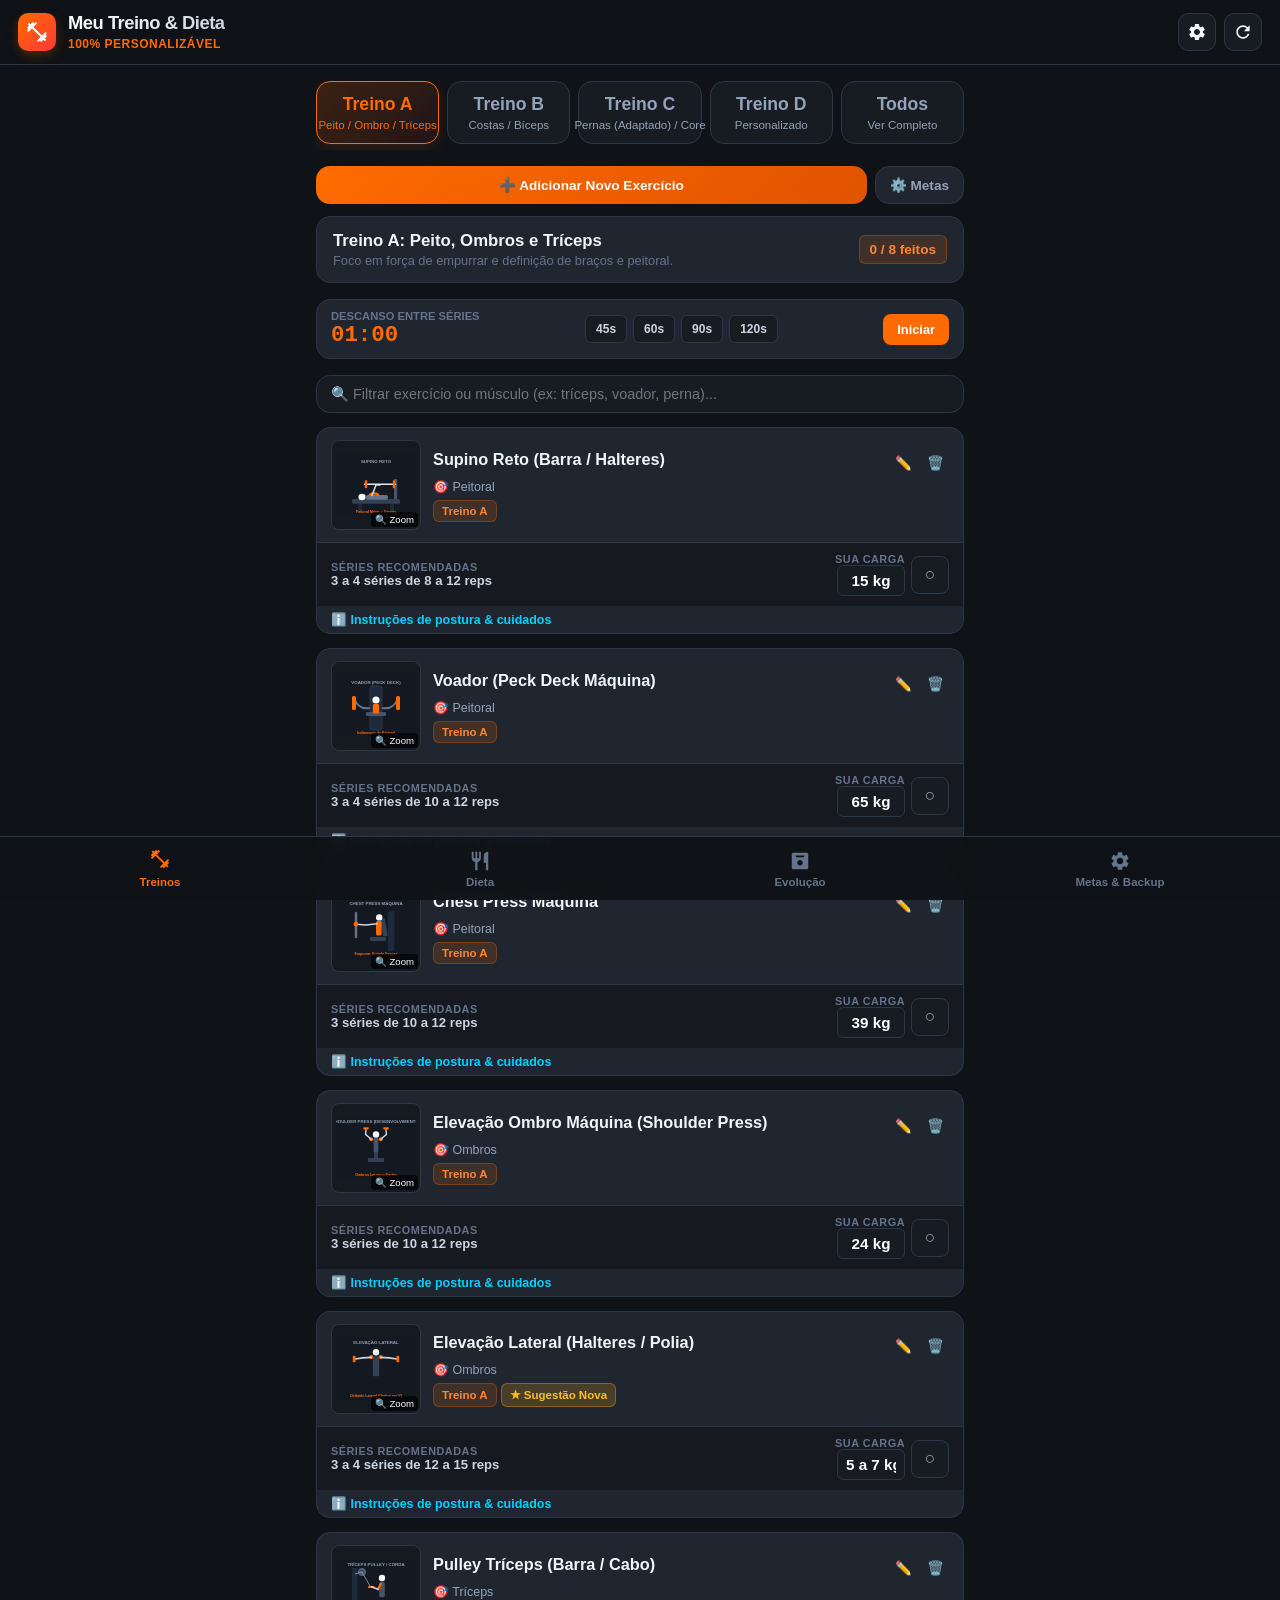
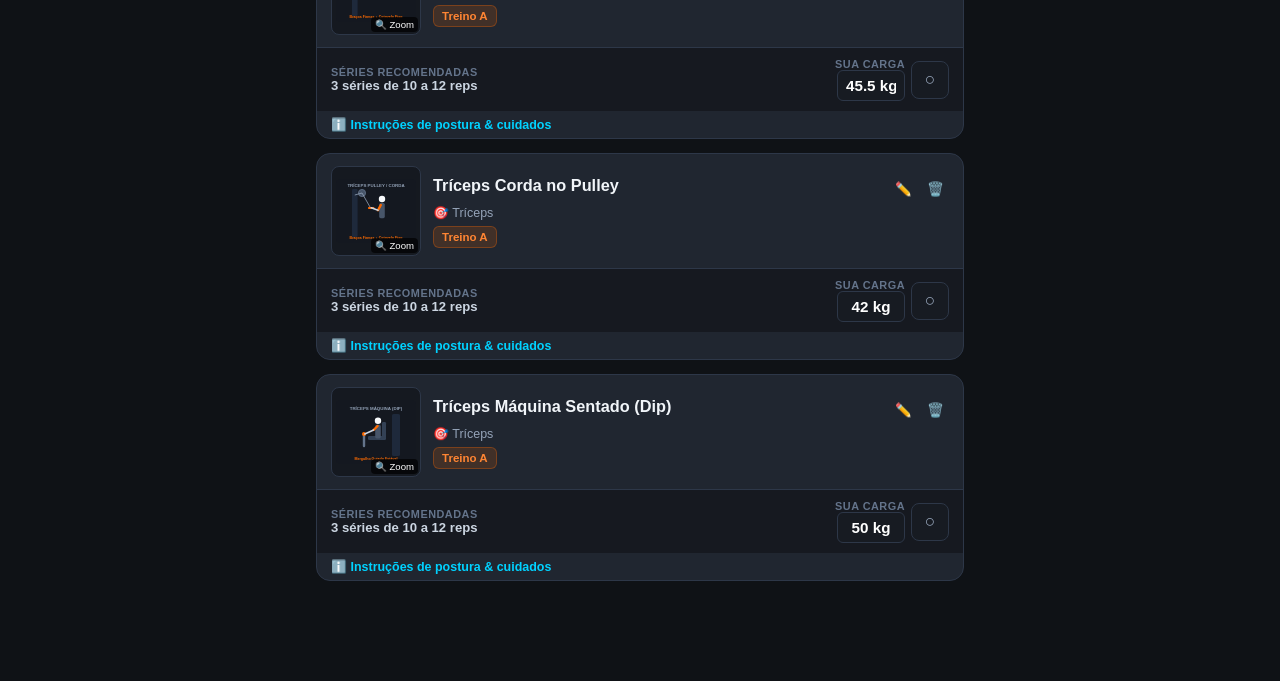
==== commit 2404179a: "Recursos de personalizacao completa: CRUD de exercicios, metas customizaveis e backup" ====
--- a/MeuTreino_App.html
+++ b/MeuTreino_App.html
@@ -3,16 +3,14 @@
 <head>
   <meta charset="UTF-8">
   <meta name="viewport" content="width=device-width, initial-scale=1.0, maximum-scale=1.0, user-scalable=no">
-  <title>Meu Treino & Dieta - Hipertrofia</title>
+  <title>Meu Treino & Dieta - Personalizável</title>
   
-  <!-- Configurações PWA para Android -->
   <link rel="manifest" href="manifest.json">
   <meta name="theme-color" content="#0F1216">
   <meta name="mobile-web-app-capable" content="yes">
   <meta name="apple-mobile-web-app-status-bar-style" content="black-translucent">
   <link rel="icon" type="image/svg+xml" href="icon.svg">
   
-  <!-- Estilos -->
   <style>
 :root {
   --bg-primary: #0F1216;
@@ -936,6 +934,154 @@
   height: 100%;
 }
 
+/* Botão Flutuante / Header de Ações de Customização */
+.action-banner-row {
+  display: flex;
+  gap: 8px;
+  margin-bottom: 12px;
+}
+
+.btn-primary-action {
+  flex: 1;
+  background: linear-gradient(135deg, var(--accent-primary), #E05300);
+  color: white;
+  border: none;
+  border-radius: var(--radius-md);
+  padding: 10px 14px;
+  font-weight: 700;
+  font-size: 0.85rem;
+  display: flex;
+  align-items: center;
+  justify-content: center;
+  gap: 6px;
+  cursor: pointer;
+  transition: transform 0.15s, opacity 0.2s;
+}
+.btn-primary-action:active {
+  transform: scale(0.97);
+  opacity: 0.9;
+}
+
+.btn-secondary-action {
+  background: var(--bg-card);
+  color: var(--text-secondary);
+  border: 1px solid var(--border-color);
+  border-radius: var(--radius-md);
+  padding: 10px 14px;
+  font-weight: 700;
+  font-size: 0.85rem;
+  display: flex;
+  align-items: center;
+  justify-content: center;
+  gap: 6px;
+  cursor: pointer;
+}
+
+/* Botões de Ação no Card do Exercício */
+.card-quick-actions {
+  display: flex;
+  gap: 4px;
+}
+
+.btn-card-small {
+  background: transparent;
+  border: none;
+  color: var(--text-muted);
+  width: 28px;
+  height: 28px;
+  border-radius: 6px;
+  display: flex;
+  align-items: center;
+  justify-content: center;
+  cursor: pointer;
+  font-size: 0.85rem;
+  transition: all 0.2s;
+}
+.btn-card-small:hover, .btn-card-small:active {
+  background: var(--bg-secondary);
+  color: #fff;
+}
+.btn-card-small.delete:hover, .btn-card-small.delete:active {
+  color: var(--accent-red);
+}
+
+/* Estilos de Formulários no Modal */
+.form-group {
+  margin-bottom: 12px;
+}
+
+.form-label {
+  display: block;
+  font-size: 0.78rem;
+  font-weight: 700;
+  color: var(--text-secondary);
+  margin-bottom: 4px;
+  text-transform: uppercase;
+  letter-spacing: 0.5px;
+}
+
+.form-input, .form-select, .form-textarea {
+  width: 100%;
+  background: var(--bg-secondary);
+  border: 1px solid var(--border-color);
+  border-radius: var(--radius-sm);
+  padding: 10px 12px;
+  color: #fff;
+  font-size: 0.9rem;
+  font-family: var(--font-family);
+  outline: none;
+  box-sizing: border-box;
+}
+
+.form-input:focus, .form-select:focus, .form-textarea:focus {
+  border-color: var(--accent-primary);
+}
+
+.form-textarea {
+  resize: vertical;
+  min-height: 60px;
+}
+
+.form-row {
+  display: flex;
+  gap: 10px;
+}
+.form-row .form-group {
+  flex: 1;
+}
+
+.btn-form-save {
+  width: 100%;
+  background: linear-gradient(135deg, var(--accent-primary), #E05300);
+  color: white;
+  border: none;
+  padding: 12px;
+  border-radius: var(--radius-md);
+  font-weight: 800;
+  font-size: 0.95rem;
+  cursor: pointer;
+  margin-top: 8px;
+}
+
+/* Modal de Personalização de Metas */
+.settings-section-card {
+  background: var(--bg-card);
+  border: 1px solid var(--border-color);
+  border-radius: var(--radius-md);
+  padding: 16px;
+  margin-bottom: 14px;
+}
+
+.settings-section-title {
+  font-size: 0.95rem;
+  font-weight: 800;
+  color: var(--accent-primary);
+  margin-bottom: 12px;
+  display: flex;
+  align-items: center;
+  gap: 6px;
+}
+
 </style>
 </head>
 <body>
@@ -944,37 +1090,31 @@
   <header class="app-header">
     <div class="brand">
       <div class="brand-icon" style="width:38px;height:38px;min-width:38px;max-width:38px;overflow:hidden;">
-        <svg viewBox="0 0 24 24"><path d="M20.57 14.86L22 13.43L20.57 12L17 15.57L8.43 7L12 3.43L10.57 2L9.14 3.43L7.71 2L5.57 4.14L4.14 2.71L2.71 4.14L4.14 5.57L2 7.71L3.43 9.14L2 10.57L3.43 12L7 8.43L15.57 17L12 20.57L13.43 22L14.86 20.57L16.29 22L18.43 19.86L19.86 21.29L21.29 19.86L19.86 18.43L22 16.29L20.57 14.86Z"/></svg>
+        <svg width="24" height="24" viewBox="0 0 24 24" style="width:24px;height:24px;min-width:24px;fill:white;"><path d="M20.57 14.86L22 13.43L20.57 12L17 15.57L8.43 7L12 3.43L10.57 2L9.14 3.43L7.71 2L5.57 4.14L4.14 2.71L2.71 4.14L4.14 5.57L2 7.71L3.43 9.14L2 10.57L3.43 12L7 8.43L15.57 17L12 20.57L13.43 22L14.86 20.57L16.29 22L18.43 19.86L19.86 21.29L21.29 19.86L19.86 18.43L22 16.29L20.57 14.86Z"/></svg>
       </div>
       <div class="brand-title">
         <h1>Meu Treino & Dieta</h1>
-        <span>Hipertrofia 69kg ➔ 75kg</span>
+        <span>100% Personalizável</span>
       </div>
     </div>
     <div class="header-actions">
+      <button class="btn-icon" onclick="openGoalsModal()" title="Personalizar minhas metas e objetivos">
+        <svg width="20" height="20" viewBox="0 0 24 24" fill="currentColor"><path d="M19.14 12.94c.04-.3.06-.61.06-.94 0-.32-.02-.64-.07-.94l2.03-1.58c.18-.14.23-.41.12-.61l-1.92-3.32c-.12-.22-.37-.29-.59-.22l-2.39.96c-.5-.38-1.03-.7-1.62-.94l-.36-2.54c-.04-.24-.24-.41-.48-.41h-3.84c-.24 0-.43.17-.47.41l-.36 2.54c-.59.24-1.13.57-1.62.94l-2.39-.96c-.22-.08-.47 0-.59.22L2.74 8.87c-.12.21-.08.47.12.61l2.03 1.58c-.05.3-.09.63-.09.94s.02.64.07.94l-2.03 1.58c-.18.14-.23.41-.12.61l1.92 3.32c.12.22.37.29.59.22l2.39-.96c.5.38 1.03.7 1.62.94l.36 2.54c.05.24.24.41.48.41h3.84c.24 0 .44-.17.47-.41l.36-2.54c.59-.24 1.13-.56 1.62-.94l2.39.96c.22.08.47 0 .59-.22l1.92-3.32c.12-.22.07-.47-.12-.61l-2.01-1.58zM12 15.6c-1.98 0-3.6-1.62-3.6-3.6s1.62-3.6 3.6-3.6 3.6 1.62 3.6 3.6-1.62 3.6-3.6 3.6z"/></svg>
+      </button>
       <button class="btn-icon" onclick="resetWorkoutCheckmarks()" title="Reiniciar checklist de exercícios de hoje">
         <svg width="20" height="20" viewBox="0 0 24 24" fill="currentColor"><path d="M17.65 6.35C16.2 4.9 14.21 4 12 4c-4.42 0-7.99 3.58-7.99 8s3.57 8 7.99 8c3.73 0 6.84-2.55 7.73-6h-2.08c-.82 2.33-3.04 4-5.65 4-3.31 0-6-2.69-6-6s2.69-6 6-6c1.66 0 3.14.69 4.22 1.78L13 11h7V4l-2.35 2.35z"/></svg>
       </button>
-      <button class="btn-icon" onclick="navigateToTab('guide')" title="Como usar no celular">
-        <svg width="20" height="20" viewBox="0 0 24 24" fill="currentColor"><path d="M12 2C6.48 2 2 6.48 2 12s4.48 10 10 10 10-4.48 10-10S17.52 2 12 2zm1 15h-2v-6h2v6zm0-8h-2V7h2v2z"/></svg>
-      </button>
     </div>
   </header>
 
-  <!-- Banner de Dica Rápida -->
-  <div class="install-banner">
-    <div>📱 <strong>Dica Android:</strong> Abra no Chrome e clique em <em>"Instalar aplicativo"</em></div>
-    <button class="install-btn" onclick="navigateToTab('guide')">Ver Como</button>
-  </div>
-
   <main class="main-content">
 
     <!-- ========================================== -->
-    <!-- VIEW 1: TREINOS (A, B, C)                  -->
+    <!-- VIEW 1: TREINOS                            -->
     <!-- ========================================== -->
     <section id="view-workouts" class="view-section active">
       
-      <!-- Seletor de Divisão de Treinos -->
+      <!-- Seletor de Treinos (A, B, C, D, Todos) -->
       <div class="workout-selector">
         <button class="workout-tab-btn active" data-category="A" onclick="switchWorkoutTab('A')">
           <span class="tab-tag">Treino A</span>
@@ -988,13 +1128,27 @@
           <span class="tab-tag">Treino C</span>
           <span class="tab-desc">Pernas (Adaptado) / Core</span>
         </button>
+        <button class="workout-tab-btn" data-category="D" onclick="switchWorkoutTab('D')">
+          <span class="tab-tag">Treino D</span>
+          <span class="tab-desc">Personalizado</span>
+        </button>
         <button class="workout-tab-btn" data-category="ALL" onclick="switchWorkoutTab('ALL')">
           <span class="tab-tag">Todos</span>
-          <span class="tab-desc">17 + 7 Novos</span>
+          <span class="tab-desc">Ver Completo</span>
         </button>
       </div>
 
-      <!-- Alerta Especial de Segurança da Perna (Visível no Treino C ou Todos) -->
+      <!-- Barra de Ações Rápidas (Adicionar Exercício) -->
+      <div class="action-banner-row">
+        <button class="btn-primary-action" onclick="openExerciseFormModal()">
+          <span>➕ Adicionar Novo Exercício</span>
+        </button>
+        <button class="btn-secondary-action" onclick="openGoalsModal()">
+          <span>⚙️ Metas</span>
+        </button>
+      </div>
+
+      <!-- Alerta de Segurança Biomecânica da Perna -->
       <div class="special-alert-card" id="polio-safe-alert" style="display: none;">
         <div class="alert-icon">🛡️</div>
         <div>
@@ -1004,11 +1158,9 @@
       </div>
 
       <!-- Resumo do Treino Selecionado -->
-      <div class="workout-summary-card" id="workout-summary-content">
-        <!-- Preenchido via app.js -->
-      </div>
-
-      <!-- Cronômetro Rápido Flutuante de Descanso -->
+      <div class="workout-summary-card" id="workout-summary-content"></div>
+
+      <!-- Cronômetro Rápido de Descanso -->
       <div class="quick-timer-bar">
         <div>
           <span style="font-size:0.7rem; color:var(--text-muted); font-weight:700; display:block;">DESCANSO ENTRE SÉRIES</span>
@@ -1023,16 +1175,13 @@
         <button class="timer-btn-action" id="timer-toggle-btn" onclick="toggleTimer()">Iniciar</button>
       </div>
 
-      <!-- Campo de Busca de Exercício -->
+      <!-- Filtro de Busca -->
       <div class="search-filter-box">
         <input type="text" id="search-input" class="search-input" placeholder="🔍 Filtrar exercício ou músculo (ex: tríceps, voador, perna)..." oninput="renderExerciseList()">
       </div>
 
-      <!-- Lista dos Cards de Exercícios -->
-      <div class="exercise-list" id="exercise-list-container">
-        <!-- Renderizado dinamicamente pelo app.js -->
-      </div>
-
+      <!-- Lista de Exercícios -->
+      <div class="exercise-list" id="exercise-list-container"></div>
     </section>
 
     <!-- ========================================== -->
@@ -1042,30 +1191,30 @@
       <div class="nutrition-header">
         <div style="display:flex; justify-content:space-between; align-items:center;">
           <div>
-            <h2 style="font-size:1.25rem; font-weight:800;">Plano Alimentar para Ganho Limpo</h2>
+            <h2 style="font-size:1.25rem; font-weight:800;">Plano Alimentar Personalizado</h2>
             <p style="font-size:0.8rem; color:var(--text-secondary); margin-top:2px;">
-              Meta: Subir de 69kg para até 75kg com músculos definidos
+              Ajustado conforme suas metas de calorias e macros
             </p>
           </div>
-          <span class="badge badge-orange" style="font-size:0.85rem; padding:6px 12px;">+400 kcal Limpas</span>
+          <button class="btn-card-small" style="background:var(--bg-secondary); color:#fff; width:34px; height:34px;" onclick="openGoalsModal()" title="Editar metas de macros">⚙️</button>
         </div>
 
         <div class="macro-ring-container">
           <div class="macro-box calories">
             <div class="macro-name">Calorias</div>
-            <div class="macro-val">2.650</div>
+            <div class="macro-val" id="macro-calories-val">2.650</div>
           </div>
           <div class="macro-box protein">
             <div class="macro-name">Proteína</div>
-            <div class="macro-val">145g</div>
+            <div class="macro-val" id="macro-protein-val">145g</div>
           </div>
           <div class="macro-box carbs">
             <div class="macro-name">Carboidratos</div>
-            <div class="macro-val">330g</div>
+            <div class="macro-val" id="macro-carbs-val">330g</div>
           </div>
           <div class="macro-box fats">
             <div class="macro-name">Gorduras</div>
-            <div class="macro-val">65g</div>
+            <div class="macro-val" id="macro-fats-val">65g</div>
           </div>
         </div>
       </div>
@@ -1077,39 +1226,42 @@
           <p id="water-count">0 ml / 3.000 ml</p>
         </div>
         <div class="water-controls">
-          <button class="btn-water" onclick="addWater(250)" title="Adicionar um copo de 250ml">+250ml</button>
-          <button class="btn-water" onclick="addWater(500)" title="Adicionar uma garrafinha de 500ml">+500ml</button>
+          <button class="btn-water" onclick="addWater(250)" title="Adicionar 250ml">+250ml</button>
+          <button class="btn-water" onclick="addWater(500)" title="Adicionar 500ml">+500ml</button>
           <button class="btn-icon" style="height:34px; width:34px;" onclick="resetWater()" title="Zerar água do dia">↺</button>
         </div>
       </div>
 
       <!-- Refeições Diárias -->
-      <div id="nutrition-meals-container">
-        <!-- Renderizado dinamicamente pelo app.js -->
-      </div>
+      <div id="nutrition-meals-container"></div>
     </section>
 
     <!-- ========================================== -->
-    <!-- VIEW 3: EVOLUÇÃO E PESO (69kg -> 75kg)     -->
+    <!-- VIEW 3: EVOLUÇÃO E METAS DE PESO           -->
     <!-- ========================================== -->
     <section id="view-progress" class="view-section">
       <div class="progress-card">
-        <h2 style="font-size:1.2rem; font-weight:800;">Evolução de Peso Corporal</h2>
+        <div style="display:flex; justify-content:space-between; align-items:center;">
+          <h2 style="font-size:1.2rem; font-weight:800;">Evolução de Peso Corporal</h2>
+          <button class="btn-secondary-action" style="padding:6px 10px; font-size:0.75rem;" onclick="openGoalsModal()">
+            ⚙️ Alterar Metas
+          </button>
+        </div>
         <p style="font-size:0.8rem; color:var(--text-secondary); margin-top:4px;">
-          Foco em hipertrofia de qualidade: ganho médio de 1kg a 1.5kg por mês.
+          Foco em ganho limpo e definição muscular constante.
         </p>
 
         <div style="display:flex; justify-content:space-between; align-items:baseline; margin-top:16px;">
           <div>
             <span style="font-size:0.75rem; color:var(--text-muted);">PESO INICIAL</span>
-            <div style="font-size:1.1rem; font-weight:700;">69.0 kg</div>
+            <div style="font-size:1.1rem; font-weight:700;" id="start-weight-val">69.0 kg</div>
           </div>
           <div style="text-align:center;">
             <span style="font-size:0.75rem; color:var(--accent-primary); font-weight:700;">PESO ATUAL</span>
             <div style="font-size:1.6rem; font-weight:900; color:var(--accent-primary);" id="current-weight-val">69.0 kg</div>
           </div>
           <div style="text-align:right;">
-            <span style="font-size:0.75rem; color:var(--text-muted);">META MÁXIMA</span>
+            <span style="font-size:0.75rem; color:var(--text-muted);">SUA META</span>
             <div style="font-size:1.1rem; font-weight:700;" id="target-weight-val">75.0 kg</div>
           </div>
         </div>
@@ -1131,61 +1283,197 @@
 
         <div style="margin-top:20px;">
           <h4 style="font-size:0.85rem; color:var(--text-muted); text-transform:uppercase;">Histórico de Pesagens</h4>
-          <div class="weight-history-list" id="weight-history-list">
-            <!-- Preenchido via app.js -->
-          </div>
+          <div class="weight-history-list" id="weight-history-list"></div>
         </div>
       </div>
     </section>
 
     <!-- ========================================== -->
-    <!-- VIEW 4: GUIA DE USO NO CELULAR ANDROID      -->
+    <!-- VIEW 4: PERFIL, METAS & BACKUP             -->
     <!-- ========================================== -->
-    <section id="view-guide" class="view-section">
+    <section id="view-settings" class="view-section">
       <div class="progress-card">
-        <h2 style="font-size:1.25rem; font-weight:800; color:var(--accent-primary);">Como usar este App no seu Celular Android</h2>
-        <p style="font-size:0.85rem; color:var(--text-secondary); margin:6px 0 16px; line-height:1.5;">
-          Este aplicativo foi programado como um <strong>PWA (Progressive Web App)</strong>. Isso significa que ele funciona exatamente como um app nativo baixado da Google Play, sem anúncios e com funcionamento 100% offline!
+        <h2 style="font-size:1.25rem; font-weight:800; color:var(--accent-primary); margin-bottom:6px;">Personalização & Backup</h2>
+        <p style="font-size:0.82rem; color:var(--text-secondary); margin-bottom:16px;">
+          Personalize todos os seus objetivos e faça backup dos seus dados para nunca perder nada.
         </p>
 
-        <div style="display:flex; flex-direction:column; gap:14px;">
-          <div style="background:var(--bg-secondary); border-radius:10px; padding:12px; border-left:4px solid var(--accent-primary);">
-            <h4 style="color:#FFF; font-size:0.95rem; margin-bottom:4px;">Método 1: Abrir no Navegador do Celular (Recomendado)</h4>
-            <p style="font-size:0.82rem; color:#CBD5E1; line-height:1.4;">
-              1. Você pode enviar esta pasta ou os arquivos para o seu Google Drive, WhatsApp ou hospedar no GitHub Pages / Netlify / Vercel gratuitamente.<br>
-              2. Abra o link no navegador <strong>Google Chrome</strong> do seu celular Android.<br>
-              3. Toque nos <strong>três pontinhos (⋮)</strong> no canto superior direito do Chrome.<br>
-              4. Selecione a opção <strong>"Instalar aplicativo"</strong> ou <strong>"Adicionar à tela inicial"</strong>.<br>
-              5. Pronto! O app ganhará um ícone próprio e abrirá em tela cheia como se fosse baixado da loja!
-            </p>
+        <div class="settings-section-card">
+          <div class="settings-section-title">🎯 Ajustar Meus Objetivos e Metas</div>
+          <p style="font-size:0.82rem; color:#CBD5E1; margin-bottom:12px; line-height:1.4;">
+            Você pode alterar o peso alvo (ex: subir a meta para 78kg ou ajustar calorias e macros quando o nutricionista passar novas orientações).
+          </p>
+          <button class="btn-primary-action" onclick="openGoalsModal()">
+            Editar Minhas Metas & Perfil
+          </button>
+        </div>
+
+        <div class="settings-section-card">
+          <div class="settings-section-title">💾 Backup dos Seus Treinos e Histórico</div>
+          <p style="font-size:0.82rem; color:#CBD5E1; margin-bottom:12px; line-height:1.4;">
+            Salve todos os seus exercícios customizados, histórico de pesos e cargas em um arquivo de backup para restaurar quando quiser.
+          </p>
+          <div style="display:flex; gap:8px;">
+            <button class="btn-secondary-action" style="flex:1;" onclick="exportBackup()">
+              📥 Baixar Backup
+            </button>
+            <button class="btn-secondary-action" style="flex:1;" onclick="triggerImportBackup()">
+              📤 Restaurar Backup
+            </button>
+            <input type="file" id="backup-file-input" style="display:none;" accept=".json" onchange="handleImportBackup(event)">
           </div>
-
-          <div style="background:var(--bg-secondary); border-radius:10px; padding:12px; border-left:4px solid var(--accent-green);">
-            <h4 style="color:#FFF; font-size:0.95rem; margin-bottom:4px;">Método 2: Direto pelo Arquivo no Celular</h4>
-            <p style="font-size:0.82rem; color:#CBD5E1; line-height:1.4;">
-              1. Conecte o celular ao computador via cabo USB ou envie o arquivo <code>index.html</code> para o seu celular.<br>
-              2. No gerenciador de arquivos do celular, toque no <code>index.html</code> e escolha abrir com o Google Chrome.<br>
-              3. Ele roda instantaneamente, e todos os pesos que você alterar ficam salvos na memória do seu aparelho.
-            </p>
-          </div>
-
-          <div style="background:var(--bg-secondary); border-radius:10px; padding:12px; border-left:4px solid var(--accent-blue);">
-            <h4 style="color:#FFF; font-size:0.95rem; margin-bottom:4px;">Principais Destaques do seu Treino & Dieta</h4>
-            <p style="font-size:0.82rem; color:#CBD5E1; line-height:1.4;">
-              • <strong>Imagens Vetoriais Ilustradas:</strong> Desenhos de cada aparelho mostrando o músculo em destaque.<br>
-              • <strong>Cargas Personalizadas:</strong> Os seus pesos atuais (15kg, 65kg, 39kg, etc.) já estão pré-configurados e você pode atualizá-los a qualquer momento.<br>
-              • <strong>Adaptação Segura para a Perna:</strong> Foco exclusivo em máquinas com apoio de coluna e bacia.<br>
-              • <strong>Cronômetro Sonoro e Vibratório:</strong> Vibra no bolso quando acaba o tempo de descanso.<br>
-              • <strong>Plano Alimentar de 2.650 kcal:</strong> Focado em hipertrofia limpa para atingir os 75kg com abdômen definido.
-            </p>
-          </div>
+        </div>
+
+        <div class="settings-section-card">
+          <div class="settings-section-title">📱 Dica de Atalho no Celular</div>
+          <p style="font-size:0.82rem; color:#CBD5E1; line-height:1.4;">
+            Para ter o ícone na tela do seu celular, abra <code>https://nilton-lysardo.github.io/meu-treino/</code> no Chrome, toque nos 3 pontinhos e selecione <strong>"Instalar aplicativo"</strong> ou <strong>"Adicionar à tela inicial"</strong>.
+          </p>
         </div>
       </div>
     </section>
 
   </main>
 
-  <!-- Modal para visualização ampliada do exercício -->
+  <!-- MODAL 1: FORMULÁRIO DE ADICIONAR / EDITAR EXERCÍCIO -->
+  <div class="modal-overlay" id="exercise-form-modal" onclick="closeExerciseFormModal()">
+    <div class="modal-content" onclick="event.stopPropagation()">
+      <button class="modal-close-btn" onclick="closeExerciseFormModal()">✕</button>
+      <h3 id="form-modal-title" style="font-size:1.15rem; font-weight:800; margin-bottom:14px; color:var(--accent-primary);"></h3>
+      
+      <form onsubmit="saveExerciseFromForm(event)">
+        <input type="hidden" id="form-exercise-id">
+
+        <div class="form-group">
+          <label class="form-label">Nome do Exercício</label>
+          <input type="text" id="form-exercise-name" class="form-input" placeholder="Ex: Tríceps Testa na Barra W" required>
+        </div>
+
+        <div class="form-row">
+          <div class="form-group">
+            <label class="form-label">Treino</label>
+            <select id="form-exercise-category" class="form-select">
+              <option value="A">Treino A (Peito / Ombro / Tríceps)</option>
+              <option value="B">Treino B (Costas / Bíceps)</option>
+              <option value="C">Treino C (Pernas / Core)</option>
+              <option value="D">Treino D (Personalizado)</option>
+            </select>
+          </div>
+          <div class="form-group">
+            <label class="form-label">Músculo Alvo</label>
+            <select id="form-exercise-group" class="form-select">
+              <option value="Peitoral">Peitoral</option>
+              <option value="Costas">Costas</option>
+              <option value="Ombros">Ombros</option>
+              <option value="Bíceps">Bíceps</option>
+              <option value="Tríceps">Tríceps</option>
+              <option value="Pernas">Pernas</option>
+              <option value="Abdômen & Core">Abdômen & Core</option>
+              <option value="Panturrilhas">Panturrilhas</option>
+              <option value="Outro">Outro</option>
+            </select>
+          </div>
+        </div>
+
+        <div class="form-row">
+          <div class="form-group">
+            <label class="form-label">Carga Inicial</label>
+            <input type="text" id="form-exercise-weight" class="form-input" placeholder="Ex: 20 kg">
+          </div>
+          <div class="form-group">
+            <label class="form-label">Séries & Repetições</label>
+            <input type="text" id="form-exercise-sets" class="form-input" placeholder="Ex: 3x 10 a 12 reps">
+          </div>
+        </div>
+
+        <div class="form-group">
+          <label class="form-label">Ilustração / Tipo de Aparelho</label>
+          <select id="form-exercise-icon" class="form-select">
+            <option value="generic_gym">🏋️ Halter Genérico</option>
+            <option value="bench_press">Supino / Barra</option>
+            <option value="chest_press">Chest Press Máquina</option>
+            <option value="peck_deck">Voador / Peck Deck</option>
+            <option value="shoulder_press">Shoulder Press / Ombros</option>
+            <option value="lateral_raise">Elevação Lateral</option>
+            <option value="lat_pulldown">Puxada Alta (Lat Pulldown)</option>
+            <option value="seated_row">Remada Sentada</option>
+            <option value="biceps_curl">Rosca Bíceps</option>
+            <option value="hammer_curl">Rosca Martelo</option>
+            <option value="triceps_pulley">Tríceps Polia / Corda</option>
+            <option value="triceps_machine">Tríceps Máquina</option>
+            <option value="leg_press">Leg Press (Apoio seguro)</option>
+            <option value="leg_extension">Cadeira Extensora</option>
+            <option value="leg_curl">Cadeira Flexora</option>
+            <option value="abductor">Cadeira Abdutora</option>
+            <option value="calf_raise">Panturrilha Sentado</option>
+            <option value="abs_machine">Abdominal / Core</option>
+          </select>
+        </div>
+
+        <div class="form-group">
+          <label class="form-label">Dicas de Postura & Execução</label>
+          <textarea id="form-exercise-tip" class="form-textarea" placeholder="Descreva como executar com boa forma..."></textarea>
+        </div>
+
+        <div class="form-group">
+          <label class="form-label">Cuidados Anatômicos (Opcional)</label>
+          <input type="text" id="form-exercise-caution" class="form-input" placeholder="Ex: Cuidado com os cotovelos...">
+        </div>
+
+        <button type="submit" class="btn-form-save">Salvar Exercício</button>
+      </form>
+    </div>
+  </div>
+
+  <!-- MODAL 2: FORMULÁRIO DE METAS & PERFIL -->
+  <div class="modal-overlay" id="goals-modal" onclick="closeGoalsModal()">
+    <div class="modal-content" onclick="event.stopPropagation()">
+      <button class="modal-close-btn" onclick="closeGoalsModal()">✕</button>
+      <h3 style="font-size:1.15rem; font-weight:800; margin-bottom:14px; color:var(--accent-primary);">Personalizar Meus Objetivos</h3>
+
+      <form onsubmit="saveGoalsFromForm(event)">
+        <div class="form-row">
+          <div class="form-group">
+            <label class="form-label">Peso Inicial (kg)</label>
+            <input type="number" step="0.1" id="goal-start-weight" class="form-input" required>
+          </div>
+          <div class="form-group">
+            <label class="form-label">Meta de Peso (kg)</label>
+            <input type="number" step="0.1" id="goal-target-weight" class="form-input" required>
+          </div>
+        </div>
+
+        <div class="form-group">
+          <label class="form-label">Meta Diária de Calorias (kcal)</label>
+          <input type="number" id="goal-calories" class="form-input" placeholder="2650" required>
+        </div>
+
+        <div class="form-row">
+          <div class="form-group">
+            <label class="form-label">Proteína (g)</label>
+            <input type="number" id="goal-protein" class="form-input" placeholder="145" required>
+          </div>
+          <div class="form-group">
+            <label class="form-label">Carboidratos (g)</label>
+            <input type="number" id="goal-carbs" class="form-input" placeholder="330" required>
+          </div>
+          <div class="form-group">
+            <label class="form-label">Gorduras (g)</label>
+            <input type="number" id="goal-fats" class="form-input" placeholder="65" required>
+          </div>
+        </div>
+
+        <div class="form-group">
+          <label class="form-label">Meta Diária de Água (ml)</label>
+          <input type="number" step="100" id="goal-water" class="form-input" placeholder="3000" required>
+        </div>
+
+        <button type="submit" class="btn-form-save">Atualizar Metas</button>
+      </form>
+    </div>
+  </div>
+
+  <!-- MODAL 3: ZOOM DE DETALHES DO EXERCÍCIO -->
   <div class="modal-overlay" id="exercise-modal" onclick="closeExerciseModal()">
     <div class="modal-content" onclick="event.stopPropagation()">
       <button class="modal-close-btn" onclick="closeExerciseModal()">✕</button>
@@ -1195,7 +1483,7 @@
     </div>
   </div>
 
-  <!-- Bottom Navigation Bar Fixa no Celular -->
+  <!-- Barra de Navegação Inferior (Bottom Bar) -->
   <nav class="bottom-nav">
     <button class="nav-item active" data-tab="workouts" onclick="navigateToTab('workouts')">
       <svg viewBox="0 0 24 24"><path d="M20.57 14.86L22 13.43L20.57 12L17 15.57L8.43 7L12 3.43L10.57 2L9.14 3.43L7.71 2L5.57 4.14L4.14 2.71L2.71 4.14L4.14 5.57L2 7.71L3.43 9.14L2 10.57L3.43 12L7 8.43L15.57 17L12 20.57L13.43 22L14.86 20.57L16.29 22L18.43 19.86L19.86 21.29L21.29 19.86L19.86 18.43L22 16.29L20.57 14.86Z"/></svg>
@@ -1207,46 +1495,39 @@
     </button>
     <button class="nav-item" data-tab="progress" onclick="navigateToTab('progress')">
       <svg viewBox="0 0 24 24"><path d="M19 3H5c-1.1 0-2 .9-2 2v14c0 1.1.9 2 2 2h14c1.1 0 2-.9 2-2V5c0-1.1-.9-2-2-2zm-7 14c-1.66 0-3-1.34-3-3s1.34-3 3-3 3 1.34 3 3-1.34 3-3 3zm4.5-9H7.5V6h9v2z"/></svg>
-      <span>69 ➔ 75kg</span>
+      <span>Evolução</span>
     </button>
-    <button class="nav-item" data-tab="guide" onclick="navigateToTab('guide')">
-      <svg viewBox="0 0 24 24"><path d="M12 2C6.48 2 2 6.48 2 12s4.48 10 10 10 10-4.48 10-10S17.52 2 12 2zm1 17h-2v-2h2v2zm2.07-7.75l-.9.92C13.45 12.9 13 13.5 13 15h-2v-.5c0-1.1.45-2.1 1.17-2.83l1.24-1.26c.37-.36.59-.86.59-1.41 0-1.1-.9-2-2-2s-2 .9-2 2H7c0-2.76 2.24-5 5-5s5 2.24 5 5c0 1.04-.42 1.99-1.07 2.65z"/></svg>
-      <span>Como Usar</span>
+    <button class="nav-item" data-tab="settings" onclick="navigateToTab('settings')">
+      <svg viewBox="0 0 24 24"><path d="M19.14 12.94c.04-.3.06-.61.06-.94 0-.32-.02-.64-.07-.94l2.03-1.58c.18-.14.23-.41.12-.61l-1.92-3.32c-.12-.22-.37-.29-.59-.22l-2.39.96c-.5-.38-1.03-.7-1.62-.94l-.36-2.54c-.04-.24-.24-.41-.48-.41h-3.84c-.24 0-.43.17-.47.41l-.36 2.54c-.59.24-1.13.57-1.62.94l-2.39-.96c-.22-.08-.47 0-.59.22L2.74 8.87c-.12.21-.08.47.12.61l2.03 1.58c-.05.3-.09.63-.09.94s.02.64.07.94l-2.03 1.58c-.18.14-.23.41-.12.61l1.92 3.32c.12.22.37.29.59.22l2.39-.96c.5.38 1.03.7 1.62.94l.36 2.54c.05.24.24.41.48.41h3.84c.24 0 .44-.17.47-.41l.36-2.54c.59-.24 1.13-.56 1.62-.94l2.39.96c.22.08.47 0 .59-.22l1.92-3.32c.12-.22.07-.47-.12-.61l-2.01-1.58zM12 15.6c-1.98 0-3.6-1.62-3.6-3.6s1.62-3.6 3.6-3.6 3.6 1.62 3.6 3.6-1.62 3.6-3.6 3.6z"/></svg>
+      <span>Metas & Backup</span>
     </button>
   </nav>
 
-  <!-- Script Principal -->
   <script>
 // ========================================================
-// SISTEMA DE TREINO & DIETA - HIPERTROFIA ADAPTADA
-// Objetivo: 69kg -> 75kg (Massa Muscular & Definição)
-// Cuidados Especiais: Adaptação segura para membros inferiores
+// SISTEMA DE TREINO & DIETA - PERSONALIZÁVEL & ADAPTADO
+// Desenvolvido para Nilton Lysardo
+// Suporte a CRUD completo: Adicionar, Editar, Excluir exercícios
+// Personalização de Metas, Nutrição, Backup e Funcionamento Offline
 // ========================================================
 
-// 1. GERADOR DE ILUSTRAÇÕES SVG PARA CADA EXERCÍCIO
+// 1. GERADOR DE ILUSTRAÇÕES SVG
 const SVG_ICONS = {
   // Supino
   bench_press: `
     <svg viewBox="0 0 200 160" width="100%" height="100%" xmlns="http://www.w3.org/2000/svg">
       <rect width="200" height="160" fill="#141820" rx="10"/>
-      <!-- Banco -->
       <rect x="40" y="115" width="120" height="12" rx="4" fill="#334155"/>
       <rect x="55" y="127" width="10" height="22" fill="#1E293B"/>
       <rect x="135" y="127" width="10" height="22" fill="#1E293B"/>
-      <!-- Suporte do Supino -->
       <rect x="145" y="65" width="8" height="50" fill="#475569"/>
-      <!-- Corpo Deitado -->
       <ellipse cx="65" cy="110" rx="9" ry="8" fill="#F8FAFC"/>
       <rect x="75" y="105" width="55" height="12" rx="5" fill="#64748B"/>
-      <!-- Músculo Alvo: Peitoral destacado em Laranja -->
       <path d="M 85 104 Q 95 98 105 104" stroke="#FF6B00" stroke-width="6" stroke-linecap="round" fill="none"/>
-      <!-- Braços segurando a barra -->
       <path d="M 90 106 L 100 80 L 110 80" stroke="#CBD5E1" stroke-width="4" stroke-linecap="round" fill="none"/>
-      <!-- Barra e Anilhas -->
       <line x1="70" y1="78" x2="150" y2="78" stroke="#E2E8F0" stroke-width="4"/>
       <rect x="72" y="68" width="6" height="20" rx="2" fill="#FF6B00"/>
       <rect x="142" y="68" width="6" height="20" rx="2" fill="#FF6B00"/>
-      <!-- Texto explicativo -->
       <text x="100" y="24" fill="#94A3B8" font-size="11" font-weight="bold" text-anchor="middle">SUPINO RETO</text>
       <text x="100" y="150" fill="#FF6B00" font-size="9" font-weight="bold" text-anchor="middle">Peitoral Maior + Tríceps</text>
     </svg>`,
@@ -1255,19 +1536,12 @@
   peck_deck: `
     <svg viewBox="0 0 200 160" width="100%" height="100%" xmlns="http://www.w3.org/2000/svg">
       <rect width="200" height="160" fill="#141820" rx="10"/>
-      <!-- Máquina Estrutura -->
       <rect x="85" y="30" width="30" height="110" rx="6" fill="#1E293B" stroke="#334155" stroke-width="2"/>
       <rect x="75" y="95" width="50" height="10" rx="3" fill="#475569"/>
-      <!-- Braços Articulados do Voador -->
       <path d="M 45 60 Q 55 90 85 85" stroke="#64748B" stroke-width="5" fill="none"/>
       <path d="M 155 60 Q 145 90 115 85" stroke="#64748B" stroke-width="5" fill="none"/>
-      <!-- Almofadas / Pegadores -->
       <rect x="40" y="55" width="10" height="35" rx="4" fill="#FF6B00"/>
       <rect x="150" y="55" width="10" height="35" rx="4" fill="#FF6B00"/>
-      <!-- Setas de contração peitoral -->
-      <path d="M 58 72 L 78 72" stroke="#00D2FF" stroke-width="2.5" marker-end="url(#arrow)" stroke-dasharray="3,2"/>
-      <path d="M 142 72 L 122 72" stroke="#00D2FF" stroke-width="2.5" stroke-dasharray="3,2"/>
-      <!-- Praticante sentado -->
       <circle cx="100" cy="65" r="9" fill="#F8FAFC"/>
       <rect x="92" y="75" width="16" height="24" rx="4" fill="#FF6B00"/>
       <text x="100" y="24" fill="#94A3B8" font-size="11" font-weight="bold" text-anchor="middle">VOADOR (PECK DECK)</text>
@@ -1278,46 +1552,30 @@
   chest_press: `
     <svg viewBox="0 0 200 160" width="100%" height="100%" xmlns="http://www.w3.org/2000/svg">
       <rect width="200" height="160" fill="#141820" rx="10"/>
-      <!-- Máquina sentada -->
       <rect x="130" y="40" width="16" height="100" rx="4" fill="#1E293B"/>
-      <!-- Assento e Encosto com ângulo -->
       <rect x="110" y="60" width="12" height="45" rx="3" fill="#334155" transform="rotate(-10 110 60)"/>
       <rect x="85" y="105" width="40" height="10" rx="3" fill="#334155"/>
-      <!-- Boneco sentado empurrando para frente -->
       <circle cx="108" cy="56" r="8" fill="#F8FAFC"/>
       <rect x="100" y="65" width="14" height="36" rx="4" fill="#FF6B00"/>
-      <!-- Braço estendendo alavanca -->
       <path d="M 103 72 L 75 75 L 50 73" stroke="#CBD5E1" stroke-width="4" stroke-linecap="round" fill="none"/>
-      <!-- Alavanca do Chest Press -->
       <line x1="50" y1="45" x2="50" y2="105" stroke="#64748B" stroke-width="6" stroke-linecap="round"/>
       <circle cx="50" cy="73" r="6" fill="#FF6B00"/>
-      <!-- Seta de empurrar -->
-      <path d="M 68 62 L 40 62" stroke="#00D2FF" stroke-width="2" stroke-linecap="round"/>
       <text x="100" y="24" fill="#94A3B8" font-size="11" font-weight="bold" text-anchor="middle">CHEST PRESS MÁQUINA</text>
       <text x="100" y="150" fill="#FF6B00" font-size="9" font-weight="bold" text-anchor="middle">Empurrar Guiado Seguro</text>
     </svg>`,
 
-  // Pulley Tríceps / Tríceps Corda
+  // Pulley Tríceps / Corda
   triceps_pulley: `
     <svg viewBox="0 0 200 160" width="100%" height="100%" xmlns="http://www.w3.org/2000/svg">
       <rect width="200" height="160" fill="#141820" rx="10"/>
-      <!-- Coluna da Polia -->
       <rect x="40" y="25" width="14" height="120" rx="3" fill="#1E293B"/>
-      <!-- Roldana no topo -->
       <circle cx="65" cy="35" r="9" fill="#475569" stroke="#64748B" stroke-width="2"/>
-      <!-- Cabo descendo -->
       <path d="M 47 40 L 65 35 L 85 70" stroke="#94A3B8" stroke-width="2" fill="none"/>
-      <!-- Barra/Corda no cabo -->
       <rect x="80" y="70" width="16" height="5" rx="2" fill="#FF6B00"/>
-      <!-- Praticante em pé -->
       <circle cx="115" cy="50" r="8" fill="#F8FAFC"/>
       <rect x="108" y="60" width="14" height="38" rx="4" fill="#475569"/>
-      <!-- Braço: Cotovelo colado no tronco, antebraço descendo -->
-      <!-- Destaque do Tríceps em Laranja -->
       <path d="M 112 65 L 105 78" stroke="#FF6B00" stroke-width="6" stroke-linecap="round"/>
       <path d="M 105 78 L 88 72" stroke="#CBD5E1" stroke-width="4" stroke-linecap="round"/>
-      <!-- Seta indicando extensão para baixo -->
-      <path d="M 88 82 L 88 102" stroke="#00D2FF" stroke-width="2.5" stroke-linecap="round"/>
       <text x="100" y="20" fill="#94A3B8" font-size="11" font-weight="bold" text-anchor="middle">TRÍCEPS PULLEY / CORDA</text>
       <text x="100" y="150" fill="#FF6B00" font-size="9" font-weight="bold" text-anchor="middle">Braços Firmes + Cotovelo Fixo</text>
     </svg>`,
@@ -1327,13 +1585,10 @@
     <svg viewBox="0 0 200 160" width="100%" height="100%" xmlns="http://www.w3.org/2000/svg">
       <rect width="200" height="160" fill="#141820" rx="10"/>
       <rect x="140" y="35" width="20" height="105" rx="4" fill="#1E293B"/>
-      <!-- Banco da Máquina -->
       <rect x="80" y="90" width="45" height="10" rx="3" fill="#334155"/>
       <rect x="115" y="55" width="10" height="40" rx="3" fill="#334155"/>
-      <!-- Alavancas laterais de empurrar para baixo (estilo mergulho) -->
       <path d="M 70 85 L 70 115" stroke="#64748B" stroke-width="6" stroke-linecap="round"/>
       <circle cx="70" cy="85" r="5" fill="#FF6B00"/>
-      <!-- Boneco sentado empurrando -->
       <circle cx="105" cy="52" r="8" fill="#F8FAFC"/>
       <rect x="98" y="62" width="14" height="34" rx="4" fill="#475569"/>
       <path d="M 104 65 L 94 75" stroke="#FF6B00" stroke-width="6" stroke-linecap="round"/>
@@ -1342,47 +1597,34 @@
       <text x="100" y="150" fill="#FF6B00" font-size="9" font-weight="bold" text-anchor="middle">Mergulho Guiado Estável</text>
     </svg>`,
 
-  // Lat Pulldown / Puxada Alta
+  // Lat Pulldown / Puxada
   lat_pulldown: `
     <svg viewBox="0 0 200 160" width="100%" height="100%" xmlns="http://www.w3.org/2000/svg">
       <rect width="200" height="160" fill="#141820" rx="10"/>
-      <!-- Torre da Máquina -->
       <rect x="30" y="20" width="15" height="125" rx="3" fill="#1E293B"/>
-      <!-- Haste superior -->
       <path d="M 37 30 L 105 30" stroke="#334155" stroke-width="6"/>
       <circle cx="105" cy="30" r="7" fill="#475569"/>
-      <!-- Barra longa curvada -->
       <path d="M 75 55 Q 105 50 135 55" stroke="#FF6B00" stroke-width="5" stroke-linecap="round" fill="none"/>
-      <!-- Cabo conectando a barra -->
       <line x1="105" y1="30" x2="105" y2="52" stroke="#CBD5E1" stroke-width="2"/>
-      <!-- Praticante sentado puxando para o peito -->
       <rect x="90" y="105" width="30" height="10" rx="3" fill="#334155"/>
       <circle cx="105" cy="72" r="8" fill="#F8FAFC"/>
-      <!-- Dorsais destacados em Laranja/Ciano -->
       <path d="M 98 82 Q 105 84 112 82 L 110 105 L 100 105 Z" fill="#00D2FF"/>
-      <!-- Braços em V segurando a barra -->
       <path d="M 105 80 L 85 57" stroke="#CBD5E1" stroke-width="3.5" stroke-linecap="round"/>
       <path d="M 105 80 L 125 57" stroke="#CBD5E1" stroke-width="3.5" stroke-linecap="round"/>
       <text x="100" y="18" fill="#94A3B8" font-size="11" font-weight="bold" text-anchor="middle">LAT PULLDOWN (PUXADA)</text>
       <text x="100" y="150" fill="#00D2FF" font-size="9" font-weight="bold" text-anchor="middle">Grande Dorsal (Costas Largas)</text>
     </svg>`,
 
-  // Remada Sentada / Seated Row
+  // Remada Sentada
   seated_row: `
     <svg viewBox="0 0 200 160" width="100%" height="100%" xmlns="http://www.w3.org/2000/svg">
       <rect width="200" height="160" fill="#141820" rx="10"/>
-      <!-- Base e Apoio dos pés -->
       <rect x="40" y="125" width="120" height="10" rx="3" fill="#1E293B"/>
       <rect x="48" y="100" width="8" height="25" rx="2" fill="#475569"/>
-      <!-- Polia baixa -->
       <circle cx="50" cy="95" r="7" fill="#64748B"/>
-      <!-- Assento -->
       <rect x="110" y="115" width="35" height="10" rx="3" fill="#334155"/>
-      <!-- Praticante sentado ereto -->
       <circle cx="125" cy="75" r="8" fill="#F8FAFC"/>
-      <!-- Tronco e Costas destacadas -->
       <rect x="120" y="84" width="12" height="32" rx="3" fill="#00D2FF"/>
-      <!-- Braço puxando o triângulo/cabo para o abdômen -->
       <line x1="52" y1="95" x2="105" y2="92" stroke="#94A3B8" stroke-width="2"/>
       <path d="M 124 88 L 135 94 L 110 93" stroke="#CBD5E1" stroke-width="4" stroke-linecap="round" fill="none"/>
       <polygon points="106,90 106,96 112,93" fill="#FF6B00"/>
@@ -1394,176 +1636,128 @@
   biceps_curl: `
     <svg viewBox="0 0 200 160" width="100%" height="100%" xmlns="http://www.w3.org/2000/svg">
       <rect width="200" height="160" fill="#141820" rx="10"/>
-      <!-- Praticante em pé -->
       <circle cx="100" cy="40" r="9" fill="#F8FAFC"/>
       <rect x="92" y="51" width="16" height="45" rx="4" fill="#334155"/>
-      <!-- Braço com flexão de cotovelo -->
       <path d="M 98 55 L 94 80" stroke="#475569" stroke-width="4" stroke-linecap="round"/>
-      <!-- Destaque do Bíceps -->
       <ellipse cx="94" cy="74" rx="6" ry="8" fill="#FF6B00"/>
-      <!-- Antebraço subindo -->
       <path d="M 94 80 L 115 65" stroke="#CBD5E1" stroke-width="4" stroke-linecap="round"/>
-      <!-- Barra W e anilhas nas mãos -->
       <circle cx="115" cy="65" r="4" fill="#CBD5E1"/>
       <line x1="95" y1="65" x2="135" y2="65" stroke="#E2E8F0" stroke-width="4"/>
       <rect x="92" y="58" width="5" height="14" rx="2" fill="#FF6B00"/>
       <rect x="133" y="58" width="5" height="14" rx="2" fill="#FF6B00"/>
-      <!-- Seta indicando movimento para cima -->
-      <path d="M 125 82 Q 130 73 125 68" stroke="#00D2FF" stroke-width="2" fill="none" stroke-dasharray="2,2"/>
       <text x="100" y="20" fill="#94A3B8" font-size="11" font-weight="bold" text-anchor="middle">ROSCA BÍCEPS BARRA</text>
       <text x="100" y="150" fill="#FF6B00" font-size="9" font-weight="bold" text-anchor="middle">Hipertrofia de Bíceps Braquial</text>
     </svg>`,
 
-  // Elevação Ombro Máquina / Shoulder Press
+  // Shoulder Press
   shoulder_press: `
     <svg viewBox="0 0 200 160" width="100%" height="100%" xmlns="http://www.w3.org/2000/svg">
       <rect width="200" height="160" fill="#141820" rx="10"/>
-      <!-- Banco Vertical -->
       <rect x="95" y="50" width="10" height="60" rx="2" fill="#334155"/>
       <rect x="80" y="105" width="40" height="10" rx="2" fill="#334155"/>
-      <!-- Praticante sentado -->
       <circle cx="100" cy="46" r="8" fill="#F8FAFC"/>
       <rect x="94" y="55" width="12" height="35" rx="3" fill="#475569"/>
-      <!-- Ombros destacados em Laranja -->
       <circle cx="88" cy="58" r="5" fill="#FF6B00"/>
       <circle cx="112" cy="58" r="5" fill="#FF6B00"/>
-      <!-- Braços empurrando para cima -->
       <path d="M 88 58 L 74 46 L 75 32" stroke="#CBD5E1" stroke-width="3.5" stroke-linecap="round" fill="none"/>
       <path d="M 112 58 L 126 46 L 125 32" stroke="#CBD5E1" stroke-width="3.5" stroke-linecap="round" fill="none"/>
-      <!-- Pegadas da máquina no alto -->
       <rect x="68" y="28" width="14" height="6" rx="2" fill="#FF6B00"/>
       <rect x="118" y="28" width="14" height="6" rx="2" fill="#FF6B00"/>
-      <!-- Setas para cima -->
-      <path d="M 75 42 L 75 30" stroke="#00D2FF" stroke-width="2"/>
-      <path d="M 125 42 L 125 30" stroke="#00D2FF" stroke-width="2"/>
       <text x="100" y="18" fill="#94A3B8" font-size="11" font-weight="bold" text-anchor="middle">SHOULDER PRESS (DESENVOLVIMENTO)</text>
       <text x="100" y="150" fill="#FF6B00" font-size="9" font-weight="bold" text-anchor="middle">Ombros Largos e Fortes</text>
     </svg>`,
 
-  // Elevação Lateral (Novo)
+  // Elevação Lateral
   lateral_raise: `
     <svg viewBox="0 0 200 160" width="100%" height="100%" xmlns="http://www.w3.org/2000/svg">
       <rect width="200" height="160" fill="#141820" rx="10"/>
-      <!-- Praticante em pé -->
       <circle cx="100" cy="38" r="8" fill="#F8FAFC"/>
       <rect x="92" y="48" width="16" height="50" rx="4" fill="#334155"/>
-      <!-- Ombros laterais em destaque -->
       <circle cx="88" cy="50" r="5" fill="#FF6B00"/>
       <circle cx="112" cy="50" r="5" fill="#FF6B00"/>
-      <!-- Braços abrindo lateralmente até a altura dos ombros -->
       <path d="M 88 51 Q 65 52 48 55" stroke="#CBD5E1" stroke-width="4" stroke-linecap="round" fill="none"/>
       <path d="M 112 51 Q 135 52 152 55" stroke="#CBD5E1" stroke-width="4" stroke-linecap="round" fill="none"/>
-      <!-- Halteres nas pontas -->
       <rect x="42" y="47" width="7" height="16" rx="2" fill="#FF6B00"/>
       <rect x="151" y="47" width="7" height="16" rx="2" fill="#FF6B00"/>
-      <!-- Arco de movimento -->
-      <path d="M 70 80 Q 55 70 52 62" stroke="#00D2FF" stroke-width="2" fill="none" stroke-dasharray="2,2"/>
-      <path d="M 130 80 Q 145 70 148 62" stroke="#00D2FF" stroke-width="2" fill="none" stroke-dasharray="2,2"/>
-      <text x="100" y="18" fill="#94A3B8" font-size="11" font-weight="bold" text-anchor="middle">ELEVAÇÃO LATERAL (HALT/CABO)</text>
+      <text x="100" y="18" fill="#94A3B8" font-size="11" font-weight="bold" text-anchor="middle">ELEVAÇÃO LATERAL</text>
       <text x="100" y="150" fill="#FF6B00" font-size="9" font-weight="bold" text-anchor="middle">Deltoide Lateral (Ombro em V)</text>
     </svg>`,
 
-  // Costas Voador Invertido / Crucifixo Invertido
+  // Voador Invertido
   reverse_fly: `
     <svg viewBox="0 0 200 160" width="100%" height="100%" xmlns="http://www.w3.org/2000/svg">
       <rect width="200" height="160" fill="#141820" rx="10"/>
-      <!-- Máquina Peck Deck Invertida -->
       <rect x="90" y="40" width="20" height="95" rx="3" fill="#1E293B"/>
-      <!-- Praticante sentado de frente para o encosto -->
       <circle cx="100" cy="55" r="8" fill="#F8FAFC"/>
       <rect x="93" y="65" width="14" height="35" rx="3" fill="#334155"/>
-      <!-- Deltoide posterior destacado -->
       <ellipse cx="100" cy="70" rx="10" ry="5" fill="#00D2FF"/>
-      <!-- Braços abrindo para trás -->
       <path d="M 100 68 L 55 75" stroke="#CBD5E1" stroke-width="4" stroke-linecap="round"/>
       <path d="M 100 68 L 145 75" stroke="#CBD5E1" stroke-width="4" stroke-linecap="round"/>
-      <!-- Pegadores -->
       <circle cx="55" cy="75" r="5" fill="#FF6B00"/>
       <circle cx="145" cy="75" r="5" fill="#FF6B00"/>
-      <!-- Setas de abertura para trás -->
-      <path d="M 75 62 L 58 68" stroke="#00D2FF" stroke-width="2"/>
-      <path d="M 125 62 L 142 68" stroke="#00D2FF" stroke-width="2"/>
       <text x="100" y="22" fill="#94A3B8" font-size="11" font-weight="bold" text-anchor="middle">VOADOR INVERTIDO (COSTAS)</text>
       <text x="100" y="150" fill="#00D2FF" font-size="9" font-weight="bold" text-anchor="middle">Deltoide Posterior + Postura</text>
     </svg>`,
 
-  // Rosca Martelo (Novo)
+  // Rosca Martelo
   hammer_curl: `
     <svg viewBox="0 0 200 160" width="100%" height="100%" xmlns="http://www.w3.org/2000/svg">
       <rect width="200" height="160" fill="#141820" rx="10"/>
       <circle cx="100" cy="40" r="9" fill="#F8FAFC"/>
       <rect x="92" y="51" width="16" height="46" rx="4" fill="#334155"/>
-      <!-- Braquial / Braquiorradial destacado -->
       <path d="M 98 56 L 94 78" stroke="#475569" stroke-width="4"/>
       <rect x="90" y="70" width="8" height="14" rx="3" fill="#FF6B00"/>
-      <!-- Antebraço e Halter na pegada neutra (em pé) -->
       <path d="M 94 78 L 112 66" stroke="#CBD5E1" stroke-width="4" stroke-linecap="round"/>
       <rect x="110" y="55" width="8" height="24" rx="3" fill="#FF6B00"/>
       <line x1="106" y1="67" x2="122" y2="67" stroke="#CBD5E1" stroke-width="4"/>
-      <text x="100" y="20" fill="#94A3B8" font-size="11" font-weight="bold" text-anchor="middle">ROSCA MARTELO (HALT)</text>
+      <text x="100" y="20" fill="#94A3B8" font-size="11" font-weight="bold" text-anchor="middle">ROSCA MARTELO</text>
       <text x="100" y="150" fill="#FF6B00" font-size="9" font-weight="bold" text-anchor="middle">Braquial + Espessura do Braço</text>
     </svg>`,
 
-  // Leg Press (Exercício de perna com adaptação)
+  // Leg Press (Adaptado)
   leg_press: `
     <svg viewBox="0 0 200 160" width="100%" height="100%" xmlns="http://www.w3.org/2000/svg">
       <rect width="200" height="160" fill="#141820" rx="10"/>
-      <!-- Trilho do Leg Press a 45 graus -->
       <line x1="45" y1="135" x2="155" y2="45" stroke="#334155" stroke-width="6"/>
-      <!-- Banco Inclinado com Apoio Lombar Perfeito -->
       <rect x="45" y="90" width="45" height="12" rx="3" fill="#1E293B" transform="rotate(-40 45 90)"/>
-      <!-- Praticante Acomodado com apoio total da coluna -->
       <circle cx="58" cy="80" r="8" fill="#F8FAFC"/>
       <rect x="65" y="85" width="28" height="12" rx="4" fill="#334155" transform="rotate(-35 65 85)"/>
-      <!-- Pernas empurrando a plataforma -->
       <path d="M 85 105 L 110 85 L 130 65" stroke="#10B981" stroke-width="5" stroke-linecap="round" fill="none"/>
-      <!-- Plataforma com Anilhas -->
       <rect x="125" y="45" width="30" height="8" rx="2" fill="#E2E8F0" transform="rotate(45 125 45)"/>
       <circle cx="140" cy="55" r="10" fill="#FF6B00"/>
-      <!-- Selo de Cuidado Adaptado -->
       <rect x="12" y="12" width="60" height="18" rx="4" fill="#10B981"/>
       <text x="42" y="24" fill="#000" font-size="8" font-weight="900" text-anchor="middle">ADAPTADO</text>
       <text x="130" y="24" fill="#94A3B8" font-size="11" font-weight="bold" text-anchor="middle">LEG PRESS</text>
       <text x="100" y="150" fill="#10B981" font-size="9" font-weight="bold" text-anchor="middle">Pés Firmes + Amplitude Segura</text>
     </svg>`,
 
-  // Cadeira Extensora (Novo - Foco seguro)
+  // Cadeira Extensora
   leg_extension: `
     <svg viewBox="0 0 200 160" width="100%" height="100%" xmlns="http://www.w3.org/2000/svg">
       <rect width="200" height="160" fill="#141820" rx="10"/>
-      <!-- Banco com encosto vertical de apoio -->
       <rect x="75" y="55" width="10" height="45" rx="2" fill="#334155"/>
       <rect x="75" y="95" width="38" height="10" rx="2" fill="#334155"/>
-      <!-- Praticante sentado -->
       <circle cx="82" cy="50" r="8" fill="#F8FAFC"/>
       <rect x="80" y="60" width="12" height="34" rx="3" fill="#475569"/>
-      <!-- Quadríceps Destacado em Verde -->
       <rect x="85" y="92" width="28" height="8" rx="3" fill="#10B981"/>
-      <!-- Perna estendendo o rolinho acolchoado -->
       <path d="M 112 96 L 138 96" stroke="#10B981" stroke-width="5" stroke-linecap="round"/>
       <circle cx="135" cy="96" r="6" fill="#FF6B00"/>
-      <!-- Movimento guiado -->
-      <path d="M 125 120 Q 135 115 137 100" stroke="#00D2FF" stroke-width="2" fill="none" stroke-dasharray="2,2"/>
       <rect x="12" y="12" width="60" height="18" rx="4" fill="#10B981"/>
       <text x="42" y="24" fill="#000" font-size="8" font-weight="900" text-anchor="middle">ADAPTADO</text>
       <text x="135" y="24" fill="#94A3B8" font-size="11" font-weight="bold" text-anchor="middle">CADEIRA EXTENSORA</text>
       <text x="100" y="150" fill="#10B981" font-size="9" font-weight="bold" text-anchor="middle">Quadríceps com Apoio Total</text>
     </svg>`,
 
-  // Cadeira Flexora Sentada (Novo - Posterior com apoio)
+  // Cadeira Flexora
   leg_curl: `
     <svg viewBox="0 0 200 160" width="100%" height="100%" xmlns="http://www.w3.org/2000/svg">
       <rect width="200" height="160" fill="#141820" rx="10"/>
-      <!-- Máquina com trava de coxas e encosto -->
       <rect x="75" y="55" width="10" height="45" rx="2" fill="#334155"/>
       <rect x="75" y="95" width="38" height="10" rx="2" fill="#334155"/>
-      <!-- Trava sobre a coxa -->
       <rect x="90" y="85" width="22" height="6" rx="2" fill="#E2E8F0"/>
       <circle cx="82" cy="50" r="8" fill="#F8FAFC"/>
       <rect x="80" y="60" width="12" height="34" rx="3" fill="#475569"/>
-      <!-- Posterior da coxa destacado -->
       <rect x="85" y="97" width="25" height="7" rx="2" fill="#10B981"/>
-      <!-- Perna flexionando para baixo -->
       <path d="M 112 98 L 115 125" stroke="#10B981" stroke-width="5" stroke-linecap="round"/>
       <circle cx="115" cy="122" r="6" fill="#FF6B00"/>
       <rect x="12" y="12" width="60" height="18" rx="4" fill="#10B981"/>
@@ -1572,26 +1766,20 @@
       <text x="100" y="150" fill="#10B981" font-size="9" font-weight="bold" text-anchor="middle">Isquiotibiais (Posterior de Coxa)</text>
     </svg>`,
 
-  // Cadeira Abdutora (Novo - Estabilidade Pélvica)
+  // Cadeira Abdutora
   abductor: `
     <svg viewBox="0 0 200 160" width="100%" height="100%" xmlns="http://www.w3.org/2000/svg">
       <rect width="200" height="160" fill="#141820" rx="10"/>
-      <!-- Vista frontal superior do banco -->
       <rect x="85" y="45" width="30" height="40" rx="4" fill="#334155"/>
       <circle cx="100" cy="50" r="9" fill="#F8FAFC"/>
-      <!-- Joelhos abrindo contra as almofadas laterais -->
       <ellipse cx="65" cy="85" rx="8" ry="12" fill="#10B981"/>
       <ellipse cx="135" cy="85" rx="8" ry="12" fill="#10B981"/>
-      <!-- Almofadas da máquina -->
       <rect x="52" y="75" width="8" height="20" rx="2" fill="#FF6B00"/>
       <rect x="140" y="75" width="8" height="20" rx="2" fill="#FF6B00"/>
-      <!-- Setas de abertura lateral -->
-      <path d="M 75 85 L 60 85" stroke="#00D2FF" stroke-width="3" stroke-linecap="round"/>
-      <path d="M 125 85 L 140 85" stroke="#00D2FF" stroke-width="3" stroke-linecap="round"/>
       <rect x="12" y="12" width="60" height="18" rx="4" fill="#10B981"/>
       <text x="42" y="24" fill="#000" font-size="8" font-weight="900" text-anchor="middle">ADAPTADO</text>
       <text x="135" y="24" fill="#94A3B8" font-size="11" font-weight="bold" text-anchor="middle">CADEIRA ABDUTORA</text>
-      <text x="100" y="150" fill="#10B981" font-size="9" font-weight="bold" text-anchor="middle">Estabilidade do Quadril & Marcha</text>
+      <text x="100" y="150" fill="#10B981" font-size="9" font-weight="bold" text-anchor="middle">Estabilidade do Quadril</text>
     </svg>`,
 
   // Panturrilha Sentado
@@ -1600,396 +1788,80 @@
       <rect width="200" height="160" fill="#141820" rx="10"/>
       <rect x="70" y="55" width="10" height="45" rx="2" fill="#334155"/>
       <rect x="70" y="95" width="38" height="10" rx="2" fill="#334155"/>
-      <!-- Almofada sobre a coxa/joelho -->
       <rect x="105" y="85" width="20" height="8" rx="2" fill="#E2E8F0"/>
       <circle cx="78" cy="50" r="8" fill="#F8FAFC"/>
-      <!-- Panturrilha destacada em Verde -->
       <path d="M 112 95 L 115 125" stroke="#475569" stroke-width="4"/>
       <ellipse cx="118" cy="115" rx="6" ry="10" fill="#10B981"/>
-      <!-- Calcanhar elevando na ponta do pé -->
       <circle cx="116" cy="130" r="4" fill="#FF6B00"/>
-      <path d="M 128 128 L 128 116" stroke="#00D2FF" stroke-width="2"/>
       <rect x="12" y="12" width="60" height="18" rx="4" fill="#10B981"/>
       <text x="42" y="24" fill="#000" font-size="8" font-weight="900" text-anchor="middle">ADAPTADO</text>
       <text x="135" y="24" fill="#94A3B8" font-size="11" font-weight="bold" text-anchor="middle">PANTURRILHA SENTADO</text>
       <text x="100" y="150" fill="#10B981" font-size="9" font-weight="bold" text-anchor="middle">Segurança e Apoio nos Pés</text>
     </svg>`,
 
-  // Abdominal Máquina / Core
+  // Abdominal Máquina
   abs_machine: `
     <svg viewBox="0 0 200 160" width="100%" height="100%" xmlns="http://www.w3.org/2000/svg">
       <rect width="200" height="160" fill="#141820" rx="10"/>
       <rect x="80" y="95" width="40" height="10" rx="2" fill="#334155"/>
       <circle cx="95" cy="55" r="8" fill="#F8FAFC"/>
-      <!-- Abdômen contraindo em Laranja -->
       <rect x="90" y="65" width="14" height="28" rx="3" fill="#FF6B00"/>
-      <!-- Braços segurando o cabo/suporte superior flexionando o tronco -->
       <path d="M 95 68 Q 110 75 105 92" stroke="#CBD5E1" stroke-width="4" fill="none"/>
       <circle cx="110" cy="72" r="5" fill="#00D2FF"/>
-      <text x="100" y="24" fill="#94A3B8" font-size="11" font-weight="bold" text-anchor="middle">ABDOMINAL MÁQUINA / CORE</text>
+      <text x="100" y="24" fill="#94A3B8" font-size="11" font-weight="bold" text-anchor="middle">ABDOMINAL / CORE</text>
       <text x="100" y="150" fill="#FF6B00" font-size="9" font-weight="bold" text-anchor="middle">Proteção da Coluna e Definição</text>
+    </svg>`,
+
+  // Ícone Genérico para Exercícios Adicionados pelo Usuário
+  generic_gym: `
+    <svg viewBox="0 0 200 160" width="100%" height="100%" xmlns="http://www.w3.org/2000/svg">
+      <rect width="200" height="160" fill="#141820" rx="10"/>
+      <g transform="translate(100,80) rotate(-45) translate(-100,-80)">
+        <rect x="50" y="74" width="100" height="12" rx="6" fill="#FFFFFF"/>
+        <rect x="35" y="60" width="14" height="40" rx="4" fill="#FF6B00"/>
+        <rect x="22" y="66" width="10" height="28" rx="3" fill="#CBD5E1"/>
+        <rect x="151" y="60" width="14" height="40" rx="4" fill="#FF6B00"/>
+        <rect x="168" y="66" width="10" height="28" rx="3" fill="#CBD5E1"/>
+      </g>
+      <circle cx="100" cy="40" r="8" fill="#FF6B00"/>
+      <text x="100" y="24" fill="#94A3B8" font-size="11" font-weight="bold" text-anchor="middle">EXERCÍCIO PERSONALIZADO</text>
+      <text x="100" y="150" fill="#FF6B00" font-size="9" font-weight="bold" text-anchor="middle">Hipertrofia & Força</text>
     </svg>`
 };
 
-// 2. BANCO DE DADOS DOS EXERCÍCIOS (EXISTENTES + SUGESTÕES NOVAS)
+// 2. BANCO DE DADOS DOS EXERCÍCIOS INICIAIS
 const DEFAULT_EXERCISES = [
-  // --- TREINO A: PEITO, OMBROS E TRÍCEPS ---
-  {
-    id: "supino",
-    name: "Supino Reto (Barra / Halteres)",
-    category: "A",
-    group: "Peitoral",
-    defaultWeight: "15 kg",
-    sets: "3 a 4 séries de 8 a 12 reps",
-    iconKey: "bench_press",
-    isNew: false,
-    tip: "Mantenha as escápulas aduzidas (ombros para trás e para baixo colados no banco). Desça a barra controladamente até o meio do peitoral sem deixar bater no peito.",
-    caution: "Não trave os cotovelos bruscamente no topo para proteger a articulação."
-  },
-  {
-    id: "voador",
-    name: "Voador (Peck Deck Máquina)",
-    category: "A",
-    group: "Peitoral",
-    defaultWeight: "65 kg",
-    sets: "3 a 4 séries de 10 a 12 reps",
-    iconKey: "peck_deck",
-    isNew: false,
-    tip: "Concentre a força no peito, fechando os braços com os cotovelos levemente flexionados. Aperte 1 segundo no pico de contração.",
-    caution: "Ajuste a altura do banco para que as mãos fiquem na linha do meio do peito, não na altura do pescoço."
-  },
-  {
-    id: "chest_press",
-    name: "Chest Press Máquina",
-    category: "A",
-    group: "Peitoral",
-    defaultWeight: "39 kg",
-    sets: "3 séries de 10 a 12 reps",
-    iconKey: "chest_press",
-    isNew: false,
-    tip: "Apoie bem a lombar e a cabeça no encosto. Excelente exercício por ter trajetória guiada e estabilidade perfeita.",
-    caution: "Evite empurrar projetando os ombros para a frente no final do movimento."
-  },
-  {
-    id: "shoulder_press",
-    name: "Elevação Ombro Máquina (Shoulder Press)",
-    category: "A",
-    group: "Ombros",
-    defaultWeight: "24 kg",
-    sets: "3 séries de 10 a 12 reps",
-    iconKey: "shoulder_press",
-    isNew: false,
-    tip: "Empurre para o alto mantendo os cotovelos alinhados ligeiramente à frente do corpo (plano escapular), sem jogar a cabeça para a frente.",
-    caution: "Não estenda os cotovelos a ponto de perder a tensão muscular nos ombros."
-  },
-  {
-    id: "lateral_raise",
-    name: "Elevação Lateral (Halteres / Polia)",
-    category: "A",
-    group: "Ombros",
-    defaultWeight: "5 a 7 kg",
-    sets: "3 a 4 séries de 12 a 15 reps",
-    iconKey: "lateral_raise",
-    isNew: true,
-    tip: "SUGESTÃO NOVA: Essencial para deixar o ombro largo e com aspecto definido ('ombro cebola'). Eleve os braços até a linha dos ombros com o abdômen contraído.",
-    caution: "Use carga controlada sem dar tranco com o corpo."
-  },
-  {
-    id: "pulley_triceps",
-    name: "Pulley Tríceps (Barra / Cabo)",
-    category: "A",
-    group: "Tríceps",
-    defaultWeight: "45.5 kg",
-    sets: "3 séries de 10 a 12 reps",
-    iconKey: "triceps_pulley",
-    isNew: false,
-    tip: "Mantenha os cotovelos 'colados' na lateral do corpo durante todo o movimento. Apenas o antebraço se move.",
-    caution: "Não balance o tronco para ajudar a empurrar o peso."
-  },
-  {
-    id: "triceps_corda",
-    name: "Tríceps Corda no Pulley",
-    category: "A",
-    group: "Tríceps",
-    defaultWeight: "42 kg",
-    sets: "3 séries de 10 a 12 reps",
-    iconKey: "triceps_pulley",
-    isNew: false,
-    tip: "No final da descida, abra as pontas da corda para fora para máxima contração da cabeça lateral do tríceps.",
-    caution: "Segure 1 segundo embaixo antes de subir devagar."
-  },
-  {
-    id: "triceps_maquina",
-    name: "Tríceps Máquina Sentado (Dip)",
-    category: "A",
-    group: "Tríceps",
-    defaultWeight: "50 kg",
-    sets: "3 séries de 10 a 12 reps",
-    iconKey: "triceps_machine",
-    isNew: false,
-    tip: "Ótimo exercício sentado com estabilidade total. Empurre as alavancas para baixo estendendo os braços.",
-    caution: "Ajuste o cinto ou o apoio se houver, mantendo a postura reta."
-  },
-
-  // --- TREINO B: COSTAS, POSTERIOR DE OMBRO E BÍCEPS ---
-  {
-    id: "lat_pulldown",
-    name: "Lat Pulldown (Puxada Alta Frontal)",
-    category: "B",
-    group: "Costas",
-    defaultWeight: "40 kg",
-    sets: "3 a 4 séries de 10 a 12 reps",
-    iconKey: "lat_pulldown",
-    isNew: false,
-    tip: "Puxe a barra em direção à parte superior do peito, estufando o peito e puxando com os cotovelos.",
-    caution: "Nunca puxe a barra por trás do pescoço; sempre pela frente para não lesionar o manguito rotador."
-  },
-  {
-    id: "remada_maquina",
-    name: "Remada Máquina / Sentado Puxada",
-    category: "B",
-    group: "Costas",
-    defaultWeight: "45.5 kg",
-    sets: "3 séries de 10 a 12 reps",
-    iconKey: "seated_row",
-    isNew: false,
-    tip: "Apoie o peito no apoio da máquina (se houver) ou mantenha a coluna reta. Puxe trazendo as escápulas para trás.",
-    caution: "Não curve a lombar ao puxar a carga."
-  },
-  {
-    id: "seated_row_barra",
-    name: "Seated Row (Costas com Barra / Cabo)",
-    category: "B",
-    group: "Costas",
-    defaultWeight: "45.5 kg",
-    sets: "3 séries de 10 a 12 reps",
-    iconKey: "seated_row",
-    isNew: false,
-    tip: "Pés bem firmes no apoio frontal. Puxe a barra em direção ao umbigo mantendo os cotovelos próximos às costelas.",
-    caution: "Mantenha os joelhos ligeiramente destravados para estabilidade."
-  },
-  {
-    id: "iso_lateral_pulldown",
-    name: "Iso Lateral Cross Lat Pulldown",
-    category: "B",
-    group: "Costas",
-    defaultWeight: "15 kg cada lado anilha",
-    sets: "3 séries de 10 a 12 reps",
-    iconKey: "lat_pulldown",
-    isNew: false,
-    tip: "Aparelho articulado independente. Permite trabalhar cada lado das costas com igual intensidade, corrigindo desequilíbrios.",
-    caution: "Puxe os dois braços juntos ou alternados com ritmo cadenciado."
-  },
-  {
-    id: "t_bar_row",
-    name: "T-Bar Row Unilateral / Remada Cavalinho",
-    category: "B",
-    group: "Costas",
-    defaultWeight: "5 kg cada lado anilha",
-    sets: "3 séries de 10 a 12 reps",
-    iconKey: "seated_row",
-    isNew: false,
-    tip: "Puxe concentrando na asa das costas (dorsal). Mantenha o abdômen travado.",
-    caution: "Se fizer apoiado no banco com peito encostado, a proteção da coluna é 100% garantida."
-  },
-  {
-    id: "costas_voador",
-    name: "Costas Voador (Crucifixo Invertido Máq)",
-    category: "B",
-    group: "Costas e Ombros",
-    defaultWeight: "19.5 kg",
-    sets: "3 séries de 12 a 15 reps",
-    iconKey: "reverse_fly",
-    isNew: false,
-    tip: "Sentado de frente para o encosto do voador, abra os braços para trás contraindo a parte de trás dos ombros.",
-    caution: "Mantenha os cotovelos na altura dos ombros durante a abertura."
-  },
-  {
-    id: "high_pulley_ombros",
-    name: "High Pulley Ombros Máquina",
-    category: "B",
-    group: "Ombros e Trapézio",
-    defaultWeight: "42 kg",
-    sets: "3 séries de 12 reps",
-    iconKey: "shoulder_press",
-    isNew: false,
-    tip: "Puxada alta focada na parte superior das costas e trapézio. Ajuda na postura ereta.",
-    caution: "Faça sem pressa, sentindo o músculo trabalhar."
-  },
-  {
-    id: "biceps_barra",
-    name: "Bíceps Barra (Rosca Direta)",
-    category: "B",
-    group: "Bíceps",
-    defaultWeight: "5 kg cada lado",
-    sets: "3 a 4 séries de 10 a 12 reps",
-    iconKey: "biceps_curl",
-    isNew: false,
-    tip: "Mantenha os cotovelos fixos ao lado das costelas. Flexione os antebraços até a altura do peito e desça segurando o peso.",
-    caution: "Não balance o quadril ou as costas para erguer a barra."
-  },
-  {
-    id: "hammer_curl",
-    name: "Rosca Martelo com Halteres",
-    category: "B",
-    group: "Bíceps e Antebraço",
-    defaultWeight: "6 a 8 kg cada halter",
-    sets: "3 séries de 10 a 12 reps",
-    iconKey: "hammer_curl",
-    isNew: true,
-    tip: "SUGESTÃO NOVA: As palmas das mãos ficam viradas uma para a outra (como segurando um martelo). Constrói o músculo braquial, deixando o braço muito mais grosso e denso.",
-    caution: "Pode ser feito sentado em banco com encosto para maior estabilidade."
-  },
-
-  // --- TREINO C: MEMBROS INFERIORES ADAPTADOS & CORE ---
-  {
-    id: "leg_press",
-    name: "Leg Press 45° ou Horizontal",
-    category: "C",
-    group: "Pernas (Adaptado)",
-    defaultWeight: "26 kg",
-    sets: "3 séries de 10 a 12 reps",
-    iconKey: "leg_press",
-    isNew: false,
-    tip: "ADAPTAÇÃO SEGURA: Apoie os dois pés firmes na plataforma na largura dos ombros. Desça até um ângulo confortável de ~90° nos joelhos sem tirar a lombar do encosto.",
-    caution: "CUIDADO: Nunca estenda totalmente os joelhos (não dê tranco nas articulações). Deixe os joelhos levemente destravados no final."
-  },
-  {
-    id: "leg_extension",
-    name: "Cadeira Extensora (Foco Seguro)",
-    category: "C",
-    group: "Quadríceps (Adaptado)",
-    defaultWeight: "10 a 15 kg (ajustar suave)",
-    sets: "3 séries de 12 a 15 reps",
-    iconKey: "leg_extension",
-    isNew: true,
-    tip: "SUGESTÃO NOVA: Máquina com apoio total para as costas. Pode ser feita com as duas pernas juntas ou de forma unilateral bem leve para respeitar a perna com limitação.",
-    caution: "Segure nas manoplas laterais do banco para manter a bacia bem firme. Suba controladamente."
-  },
-  {
-    id: "leg_curl",
-    name: "Cadeira Flexora Sentada",
-    category: "C",
-    group: "Posterior de Coxa",
-    defaultWeight: "15 a 20 kg",
-    sets: "3 séries de 12 reps",
-    iconKey: "leg_curl",
-    isNew: true,
-    tip: "SUGESTÃO NOVA: Trabalha a parte de trás da coxa enquanto você fica sentado confortavelmente com a coxa travada pela almofada. Zero risco de desequilíbrio.",
-    caution: "Ajuste o rolinho para ficar logo acima dos calcanhares."
-  },
-  {
-    id: "abductor",
-    name: "Cadeira Abdutora (Quadril & Estabilidade)",
-    category: "C",
-    group: "Glúteos & Estabilidade",
-    defaultWeight: "20 a 30 kg",
-    sets: "3 séries de 15 reps",
-    iconKey: "abductor",
-    isNew: true,
-    tip: "SUGESTÃO NOVA FUNDAMENTAL: Fortalece o glúteo médio e os músculos laterais do quadril. Isso melhora drasticamente a estabilidade ao andar e a firmeza da bacia.",
-    caution: "Abra as pernas devagar, segure 1 segundo no ponto de abertura máxima e retorne controlando."
-  },
-  {
-    id: "calf_raise",
-    name: "Panturrilha Sentado (Gêmeos)",
-    category: "C",
-    group: "Panturrilhas",
-    defaultWeight: "15 a 20 kg",
-    sets: "3 séries de 15 reps",
-    iconKey: "calf_raise",
-    isNew: true,
-    tip: "SUGESTÃO NOVA: Feito totalmente sentado com almofada sobre os joelhos. Eleve os calcanhares na ponta dos pés o máximo que puder e desça alongando.",
-    caution: "Movimento cadenciado sem rebote."
-  },
-  {
-    id: "abs_machine",
-    name: "Abdominal Máquina ou Crunch Solo",
-    category: "C",
-    group: "Abdômen & Core",
-    defaultWeight: "Peso corporal ou 15kg máq",
-    sets: "3 séries de 15 a 20 reps",
-    iconKey: "abs_machine",
-    isNew: true,
-    tip: "SUGESTÃO NOVA: Um abdômen forte é o segredo para manter a coluna protegida, além de trazer a definição estética desejada.",
-    caution: "Concentre a força no abdômen, soltando o ar pela boca ao flexionar o tronco."
-  }
+  // TREINO A
+  { id: "supino", name: "Supino Reto (Barra / Halteres)", category: "A", group: "Peitoral", defaultWeight: "15 kg", sets: "3 a 4 séries de 8 a 12 reps", iconKey: "bench_press", isNew: false, tip: "Mantenha as escápulas aduzidas. Desça a barra controladamente.", caution: "Não trave os cotovelos bruscamente no topo." },
+  { id: "voador", name: "Voador (Peck Deck Máquina)", category: "A", group: "Peitoral", defaultWeight: "65 kg", sets: "3 a 4 séries de 10 a 12 reps", iconKey: "peck_deck", isNew: false, tip: "Feche os braços com cotovelos levemente flexionados.", caution: "Ajuste o banco para que as mãos fiquem na linha do peitoral." },
+  { id: "chest_press", name: "Chest Press Máquina", category: "A", group: "Peitoral", defaultWeight: "39 kg", sets: "3 séries de 10 a 12 reps", iconKey: "chest_press", isNew: false, tip: "Apoie bem a lombar no encosto. Trajetória guiada muito segura.", caution: "Evite empurrar projetando os ombros para frente." },
+  { id: "shoulder_press", name: "Elevação Ombro Máquina (Shoulder Press)", category: "A", group: "Ombros", defaultWeight: "24 kg", sets: "3 séries de 10 a 12 reps", iconKey: "shoulder_press", isNew: false, tip: "Empurre para o alto mantendo os cotovelos no plano escapular.", caution: "Não jogue o queixo ou o tronco para frente." },
+  { id: "lateral_raise", name: "Elevação Lateral (Halteres / Polia)", category: "A", group: "Ombros", defaultWeight: "5 a 7 kg", sets: "3 a 4 séries de 12 a 15 reps", iconKey: "lateral_raise", isNew: true, tip: "Essencial para ombro largo em formato 'V'.", caution: "Use carga controlada sem impulso do tronco." },
+  { id: "pulley_triceps", name: "Pulley Tríceps (Barra / Cabo)", category: "A", group: "Tríceps", defaultWeight: "45.5 kg", sets: "3 séries de 10 a 12 reps", iconKey: "triceps_pulley", isNew: false, tip: "Cotovelos colados na lateral do corpo.", caution: "Não balance o corpo." },
+  { id: "triceps_corda", name: "Tríceps Corda no Pulley", category: "A", group: "Tríceps", defaultWeight: "42 kg", sets: "3 séries de 10 a 12 reps", iconKey: "triceps_pulley", isNew: false, tip: "Abra a ponta da corda embaixo para contrair ao máximo.", caution: "Segure 1 segundo embaixo." },
+  { id: "triceps_maquina", name: "Tríceps Máquina Sentado (Dip)", category: "A", group: "Tríceps", defaultWeight: "50 kg", sets: "3 séries de 10 a 12 reps", iconKey: "triceps_machine", isNew: false, tip: "Mergulho sentado com estabilidade total.", caution: "Mantenha a coluna reta no encosto." },
+
+  // TREINO B
+  { id: "lat_pulldown", name: "Lat Pulldown (Puxada Alta Frontal)", category: "B", group: "Costas", defaultWeight: "40 kg", sets: "3 a 4 séries de 10 a 12 reps", iconKey: "lat_pulldown", isNew: false, tip: "Puxe a barra em direção ao peitoral estufado.", caution: "Nunca puxe por trás do pescoço." },
+  { id: "remada_maquina", name: "Remada Máquina / Sentado", category: "B", group: "Costas", defaultWeight: "45.5 kg", sets: "3 séries de 10 a 12 reps", iconKey: "seated_row", isNew: false, tip: "Apoie o peito ou mantenha a postura reta puxando as escápulas.", caution: "Não curve a lombar." },
+  { id: "seated_row_barra", name: "Seated Row (Costas com Barra / Cabo)", category: "B", group: "Costas", defaultWeight: "45.5 kg", sets: "3 séries de 10 a 12 reps", iconKey: "seated_row", isNew: false, tip: "Pés firmes, puxe na altura do umbigo.", caution: "Joelhos destravados." },
+  { id: "iso_lateral_pulldown", name: "Iso Lateral Cross Lat Pulldown", category: "B", group: "Costas", defaultWeight: "15 kg cada lado anilha", sets: "3 séries de 10 a 12 reps", iconKey: "lat_pulldown", isNew: false, tip: "Puxada independente que equilibra os dois lados.", caution: "Puxada controlada." },
+  { id: "t_bar_row", name: "T-Bar Row Unilateral / Cavalinho", category: "B", group: "Costas", defaultWeight: "5 kg cada lado anilha", sets: "3 séries de 10 a 12 reps", iconKey: "seated_row", isNew: false, tip: "Concentre na asa das costas.", caution: "Apoie o peito se for banco articulado." },
+  { id: "costas_voador", name: "Costas Voador (Crucifixo Invertido)", category: "B", group: "Costas e Ombros", defaultWeight: "19.5 kg", sets: "3 séries de 12 a 15 reps", iconKey: "reverse_fly", isNew: false, tip: "Sentado de frente para o banco, abra os braços para trás.", caution: "Cotovelos na linha dos ombros." },
+  { id: "high_pulley_ombros", name: "High Pulley Ombros Máquina", category: "B", group: "Ombros e Trapézio", defaultWeight: "42 kg", sets: "3 séries de 12 reps", iconKey: "shoulder_press", isNew: false, tip: "Puxada alta para trapézio e postura ereta.", caution: "Cadência sem pressa." },
+  { id: "biceps_barra", name: "Bíceps Barra (Rosca Direta)", category: "B", group: "Bíceps", defaultWeight: "5 kg cada lado", sets: "3 a 4 séries de 10 a 12 reps", iconKey: "biceps_curl", isNew: false, tip: "Cotovelos parados ao lado do corpo.", caution: "Não balance as costas." },
+  { id: "hammer_curl", name: "Rosca Martelo com Halteres", category: "B", group: "Bíceps e Antebraço", defaultWeight: "6 a 8 kg cada halter", sets: "3 séries de 10 a 12 reps", iconKey: "hammer_curl", isNew: true, tip: "Palmas viradas para dentro, constrói braquial e braço espesso.", caution: "Faça sentado com apoio para conforto." },
+
+  // TREINO C
+  { id: "leg_press", name: "Leg Press 45° ou Horizontal", category: "C", group: "Pernas (Adaptado)", defaultWeight: "26 kg", sets: "3 séries de 10 a 12 reps", iconKey: "leg_press", isNew: false, tip: "Apoie os dois pés firmes. Desça até ~90° sem desgrudar a lombar.", caution: "Nunca estenda totalmente os joelhos (não trave no topo)." },
+  { id: "leg_extension", name: "Cadeira Extensora (Foco Seguro)", category: "C", group: "Quadríceps (Adaptado)", defaultWeight: "10 a 15 kg", sets: "3 séries de 12 a 15 reps", iconKey: "leg_extension", isNew: true, tip: "Coluna totalmente encostada. Pode ser feito bilateral ou unilateral leve.", caution: "Segure firme nas manoplas laterais." },
+  { id: "leg_curl", name: "Cadeira Flexora Sentada", category: "C", group: "Posterior de Coxa", defaultWeight: "15 a 20 kg", sets: "3 séries de 12 reps", iconKey: "leg_curl", isNew: true, tip: "Apoio total sentado com coxa travada. Zero risco de desequilíbrio.", caution: "Ajuste o rolo logo acima dos calcanhares." },
+  { id: "abductor", name: "Cadeira Abdutora (Quadril & Estabilidade)", category: "C", group: "Glúteos & Estabilidade", defaultWeight: "20 a 30 kg", sets: "3 séries de 15 reps", iconKey: "abductor", isNew: true, tip: "MUITO IMPORTANTE: Fortalece o glúteo médio, essencial para estabilidade ao andar.", caution: "Abra devagar e segure 1 segundo." },
+  { id: "calf_raise", name: "Panturrilha Sentado (Gêmeos)", category: "C", group: "Panturrilhas", defaultWeight: "15 a 20 kg", sets: "3 séries de 15 reps", iconKey: "calf_raise", isNew: true, tip: "Totalmente sentado com almofada sobre os joelhos.", caution: "Suba na ponta dos pés e desça alongando." },
+  { id: "abs_machine", name: "Abdominal Máquina ou Crunch Solo", category: "C", group: "Abdômen & Core", defaultWeight: "Peso corporal ou 15kg", sets: "3 séries de 15 a 20 reps", iconKey: "abs_machine", isNew: true, tip: "Fortalece o core, protege a lombar e define.", caution: "Solte o ar pela boca ao flexionar o abdômen." }
 ];
 
-// 3. PLANO ALIMENTAR HIPERTROFIA LIMPA (69kg -> 75kg)
-const NUTRITION_PLAN = {
-  summary: {
-    calories: "2.650 kcal",
-    protein: "145 g (~2.1g/kg)",
-    carbs: "330 g",
-    fats: "65 g",
-    waterGoal: "3.000 ml"
-  },
-  meals: [
-    {
-      name: "Café da Manhã Anabólico",
-      time: "07:00 - 08:00",
-      calories: "~580 kcal",
-      items: [
-        { name: "Ovos inteiros mexidos ou cozidos", portion: "3 unidades" },
-        { name: "Pão integral ou tapioca com queijo branco", portion: "2 fatias (50g)" },
-        { name: "Banana com aveia em flocos", portion: "1 banana + 2 colheres sopa (30g) aveia" },
-        { name: "Café preto ou chá", portion: "1 xícara (sem açúcar ou adoçante suave)" }
-      ],
-      tip: "Fornece proteínas de alto valor biológico e carboidratos de absorção gradual para começar o dia energizado."
-    },
-    {
-      name: "Almoço dos Campeões (Construção Muscular)",
-      time: "12:00 - 13:00",
-      calories: "~720 kcal",
-      items: [
-        { name: "Peito de frango grelhado ou patinho moído", portion: "150g a 160g" },
-        { name: "Arroz branco ou integral", portion: "5 a 6 colheres de sopa cheias (180g)" },
-        { name: "Feijão carioca ou preto", portion: "1 concha média (100g)" },
-        { name: "Azeite de oliva extra virgem", portion: "1 colher de sobremesa (fio generoso)" },
-        { name: "Salada colorida à vontade (alface, tomate, cenoura)", portion: "Prato cheio com fibras" }
-      ],
-      tip: "A combinação clássica de arroz + feijão + frango garante todos os aminoácidos essenciais para a hipertrofia."
-    },
-    {
-      name: "Lanche da Tarde / Pré-Treino de Força",
-      time: "16:00 - 16:30",
-      calories: "~460 kcal",
-      items: [
-        { name: "Iogurte natural ou desnatado", portion: "1 pote (170g)" },
-        { name: "Aveia em flocos ou granola sem açúcar", portion: "3 colheres de sopa (40g)" },
-        { name: "Fruta (maçã, banana ou mamão)", portion: "1 unidade média" },
-        { name: "Pasta de amendoim integral", portion: "1 colher de sopa (15g)" }
-      ],
-      tip: "Refeição perfeita cerca de 1h30 a 2h antes de ir para a academia para garantir muita energia nas cargas."
-    },
-    {
-      name: "Jantar / Pós-Treino Recuperador",
-      time: "19:30 - 20:30",
-      calories: "~650 kcal",
-      items: [
-        { name: "Filé de frango, peixe (tilápia) ou carne magra", portion: "150g" },
-        { name: "Batata inglesa, batata doce ou macarrão", portion: "200g cozido" },
-        { name: "Legumes cozidos no vapor (brócolis, abobrinha)", portion: "1 prato de sobremesa" },
-        { name: "Fio de azeite extra virgem", portion: "1 colher de chá" }
-      ],
-      tip: "Momento chave onde os músculos absorvem os nutrientes como uma esponja para recuperar e crescer durante a noite."
-    },
-    {
-      name: "Ceia Noturna Leve (Síntese Proteica Noturna)",
-      time: "22:00 - 22:30",
-      calories: "~240 kcal",
-      items: [
-        { name: "Leite desnatado morno ou iogurte", portion: "200ml" },
-        { name: "Canela em pó + 1 colher sopa de aveia ou semente de chia", portion: "15g" },
-        { name: "Castanhas do Pará ou nozes", portion: "2 unidades (gordura boa para hormônios)" }
-      ],
-      tip: "Evita o catabolismo muscular durante o sono profundo e melhora a produção natural de GH e testosterona."
-    }
-  ]
-};
-
-// 4. ESTADO DO APLICATIVO
+// 3. ESTADO GLOBAL DO APLICATIVO (PERSONALIZÁVEL)
 let appState = {
   currentTab: 'workouts',
   currentWorkoutCategory: 'A',
@@ -1998,11 +1870,20 @@
   customWeights: {},
   waterIntake: 0,
   weightHistory: [
-    { date: "Hoje (Início)", weight: 69.0 }
-  ]
+    { date: "Início", weight: 69.0 }
+  ],
+  userGoals: {
+    startWeight: 69.0,
+    targetWeight: 75.0,
+    calories: 2650,
+    protein: 145,
+    carbs: 330,
+    fats: 65,
+    waterGoal: 3000
+  }
 };
 
-// Carregar dados salvos no celular (LocalStorage)
+// 4. CARREGAR E SALVAR DADOS NO LOCALSTORAGE
 function loadFromStorage() {
   const savedExercises = localStorage.getItem('gym_exercises');
   if (savedExercises) {
@@ -2023,15 +1904,16 @@
 
   const savedWeightHistory = localStorage.getItem('gym_weight_history');
   if (savedWeightHistory) appState.weightHistory = JSON.parse(savedWeightHistory);
+
+  const savedGoals = localStorage.getItem('gym_user_goals');
+  if (savedGoals) appState.userGoals = JSON.parse(savedGoals);
 }
 
 function saveToStorage(key, value) {
   localStorage.setItem(key, JSON.stringify(value));
 }
 
-// 5. RENDERIZAÇÃO DA INTERFACE
-
-// Renderiza a lista de exercícios da categoria ativa
+// 5. RENDERIZAÇÃO DA LISTA DE EXERCÍCIOS
 function renderExerciseList() {
   const container = document.getElementById('exercise-list-container');
   if (!container) return;
@@ -2053,10 +1935,14 @@
 
   if (filtered.length === 0) {
     container.innerHTML = `
-      <div style="text-align:center; padding: 40px 20px; color: var(--text-muted);">
-        <p style="font-size: 1.1rem; font-weight:700;">Nenhum exercício encontrado</p>
-        <p style="font-size: 0.85rem; margin-top: 6px;">Tente buscar por outro termo.</p>
+      <div style="text-align:center; padding: 40px 20px; color: var(--text-muted); background:var(--bg-card); border-radius:14px; border:1px solid var(--border-color);">
+        <p style="font-size: 1.1rem; font-weight:700;">Nenhum exercício neste treino</p>
+        <p style="font-size: 0.85rem; margin: 8px 0 16px;">Toque no botão abaixo para adicionar um exercício.</p>
+        <button class="btn-primary-action" style="max-width:220px; margin:0 auto;" onclick="openExerciseFormModal(null, '${category !== 'ALL' ? category : 'A'}')">
+          + Adicionar Exercício
+        </button>
       </div>`;
+    updateWorkoutSummary();
     return;
   }
 
@@ -2064,7 +1950,7 @@
   filtered.forEach(ex => {
     const isCompleted = !!appState.completedSets[ex.id];
     const currentWeight = appState.customWeights[ex.id] || ex.defaultWeight;
-    const svgIcon = SVG_ICONS[ex.iconKey] || SVG_ICONS['bench_press'];
+    const svgIcon = SVG_ICONS[ex.iconKey] || SVG_ICONS['generic_gym'];
 
     html += `
       <div class="exercise-card ${isCompleted ? 'completed' : ''}" id="card-${ex.id}">
@@ -2076,6 +1962,10 @@
           <div class="exercise-info">
             <div class="exercise-title-row">
               <h3 class="exercise-title">${ex.name}</h3>
+              <div class="card-quick-actions">
+                <button class="btn-card-small" onclick="openExerciseFormModal('${ex.id}')" title="Editar exercício">✏️</button>
+                <button class="btn-card-small delete" onclick="deleteExercise('${ex.id}')" title="Excluir exercício">🗑️</button>
+              </div>
             </div>
             <div class="exercise-target">🎯 ${ex.group}</div>
             <div class="exercise-tags">
@@ -2086,7 +1976,6 @@
           </div>
         </div>
 
-        <!-- Carga e Séries Interativas -->
         <div class="exercise-metrics">
           <div class="metric-item">
             <span class="metric-label">SÉRIES RECOMENDADAS</span>
@@ -2107,7 +1996,6 @@
           </div>
         </div>
 
-        <!-- Botão para ver instruções -->
         <button class="exercise-details-toggle" onclick="toggleDetails('${ex.id}')">
           <span>ℹ️ Instruções de postura & cuidados</span>
         </button>
@@ -2124,7 +2012,7 @@
   updateWorkoutSummary();
 }
 
-// Atualiza o resumo no topo da tela de treinos
+// 6. RESUMO DO TREINO
 function updateWorkoutSummary() {
   const summaryEl = document.getElementById('workout-summary-content');
   if (!summaryEl) return;
@@ -2139,6 +2027,9 @@
   } else if (cat === 'C') {
     title = "Treino C: Pernas Seguras & Abdômen (Core)";
     desc = "Exercícios adaptados 100% em máquinas seguras com apoio lombar total.";
+  } else if (cat === 'D') {
+    title = "Treino D: Treino Extra Personalizado";
+    desc = "Seu treino personalizado com exercícios exclusivos.";
   } else if (cat === 'ALL') {
     title = "Todos os Exercícios da Sua Rotina";
     desc = "Catálogo completo com cargas salvas e instruções ilustradas.";
@@ -2164,40 +2055,246 @@
   `;
 }
 
-// Alterna os detalhes expansíveis de cada exercício
+// 7. CRUD DE EXERCÍCIOS (ADICIONAR, EDITAR, EXCLUIR)
+function openExerciseFormModal(id = null, defaultCategory = null) {
+  const modal = document.getElementById('exercise-form-modal');
+  const title = document.getElementById('form-modal-title');
+  const formId = document.getElementById('form-exercise-id');
+  const formName = document.getElementById('form-exercise-name');
+  const formCategory = document.getElementById('form-exercise-category');
+  const formGroup = document.getElementById('form-exercise-group');
+  const formWeight = document.getElementById('form-exercise-weight');
+  const formSets = document.getElementById('form-exercise-sets');
+  const formTip = document.getElementById('form-exercise-tip');
+  const formCaution = document.getElementById('form-exercise-caution');
+  const formIcon = document.getElementById('form-exercise-icon');
+
+  if (id) {
+    const ex = appState.exercises.find(e => e.id === id);
+    if (!ex) return;
+    title.innerText = "Editar Exercício";
+    formId.value = ex.id;
+    formName.value = ex.name;
+    formCategory.value = ex.category;
+    formGroup.value = ex.group;
+    formWeight.value = appState.customWeights[ex.id] || ex.defaultWeight;
+    formSets.value = ex.sets;
+    formTip.value = ex.tip || "";
+    formCaution.value = ex.caution || "";
+    formIcon.value = ex.iconKey || "generic_gym";
+  } else {
+    title.innerText = "Novo Exercício";
+    formId.value = "";
+    formName.value = "";
+    formCategory.value = defaultCategory || (appState.currentWorkoutCategory !== 'ALL' ? appState.currentWorkoutCategory : 'A');
+    formGroup.value = "Peitoral";
+    formWeight.value = "10 kg";
+    formSets.value = "3 séries de 10 a 12 reps";
+    formTip.value = "Execute o movimento de forma controlada.";
+    formCaution.value = "";
+    formIcon.value = "generic_gym";
+  }
+
+  modal.classList.add('open');
+}
+
+function closeExerciseFormModal() {
+  const modal = document.getElementById('exercise-form-modal');
+  if (modal) modal.classList.remove('open');
+}
+
+function saveExerciseFromForm(e) {
+  if (e) e.preventDefault();
+
+  const id = document.getElementById('form-exercise-id').value;
+  const name = document.getElementById('form-exercise-name').value.trim();
+  const category = document.getElementById('form-exercise-category').value;
+  const group = document.getElementById('form-exercise-group').value;
+  const weight = document.getElementById('form-exercise-weight').value.trim();
+  const sets = document.getElementById('form-exercise-sets').value.trim();
+  const tip = document.getElementById('form-exercise-tip').value.trim();
+  const caution = document.getElementById('form-exercise-caution').value.trim();
+  const iconKey = document.getElementById('form-exercise-icon').value;
+
+  if (!name) {
+    alert("Por favor, digite o nome do exercício.");
+    return;
+  }
+
+  if (id) {
+    // Edição
+    const index = appState.exercises.findIndex(e => e.id === id);
+    if (index !== -1) {
+      appState.exercises[index].name = name;
+      appState.exercises[index].category = category;
+      appState.exercises[index].group = group;
+      appState.exercises[index].sets = sets;
+      appState.exercises[index].tip = tip;
+      appState.exercises[index].caution = caution;
+      appState.exercises[index].iconKey = iconKey;
+      appState.customWeights[id] = weight;
+    }
+  } else {
+    // Novo
+    const newId = 'ex_' + Date.now();
+    const newExercise = {
+      id: newId,
+      name: name,
+      category: category,
+      group: group,
+      defaultWeight: weight,
+      sets: sets,
+      iconKey: iconKey,
+      isNew: true,
+      tip: tip || "Execute com boa postura e controle.",
+      caution: caution
+    };
+    appState.exercises.push(newExercise);
+    appState.customWeights[newId] = weight;
+  }
+
+  saveToStorage('gym_exercises', appState.exercises);
+  saveToStorage('gym_weights', appState.customWeights);
+  closeExerciseFormModal();
+  renderExerciseList();
+  alert(id ? "Exercício atualizado com sucesso!" : "Novo exercício adicionado com sucesso!");
+}
+
+function deleteExercise(id) {
+  const ex = appState.exercises.find(e => e.id === id);
+  if (!ex) return;
+
+  if (confirm(`Tem certeza que deseja excluir o exercício "${ex.name}"?`)) {
+    appState.exercises = appState.exercises.filter(e => e.id !== id);
+    delete appState.customWeights[id];
+    delete appState.completedSets[id];
+
+    saveToStorage('gym_exercises', appState.exercises);
+    saveToStorage('gym_weights', appState.customWeights);
+    saveToStorage('gym_completed_sets', appState.completedSets);
+
+    renderExerciseList();
+  }
+}
+
+// 8. PERSONALIZAÇÃO DE METAS E PERFIL (PESO, CALORIAS, MACROS)
+function openGoalsModal() {
+  const modal = document.getElementById('goals-modal');
+  if (!modal) return;
+
+  document.getElementById('goal-start-weight').value = appState.userGoals.startWeight;
+  document.getElementById('goal-target-weight').value = appState.userGoals.targetWeight;
+  document.getElementById('goal-calories').value = appState.userGoals.calories;
+  document.getElementById('goal-protein').value = appState.userGoals.protein;
+  document.getElementById('goal-carbs').value = appState.userGoals.carbs;
+  document.getElementById('goal-fats').value = appState.userGoals.fats;
+  document.getElementById('goal-water').value = appState.userGoals.waterGoal;
+
+  modal.classList.add('open');
+}
+
+function closeGoalsModal() {
+  const modal = document.getElementById('goals-modal');
+  if (modal) modal.classList.remove('open');
+}
+
+function saveGoalsFromForm(e) {
+  if (e) e.preventDefault();
+
+  appState.userGoals.startWeight = parseFloat(document.getElementById('goal-start-weight').value) || 69.0;
+  appState.userGoals.targetWeight = parseFloat(document.getElementById('goal-target-weight').value) || 75.0;
+  appState.userGoals.calories = parseInt(document.getElementById('goal-calories').value) || 2650;
+  appState.userGoals.protein = parseInt(document.getElementById('goal-protein').value) || 145;
+  appState.userGoals.carbs = parseInt(document.getElementById('goal-carbs').value) || 330;
+  appState.userGoals.fats = parseInt(document.getElementById('goal-fats').value) || 65;
+  appState.userGoals.waterGoal = parseInt(document.getElementById('goal-water').value) || 3000;
+
+  saveToStorage('gym_user_goals', appState.userGoals);
+  closeGoalsModal();
+  renderWeightProgress();
+  renderNutrition();
+  alert("Metas e objetivos atualizados com sucesso!");
+}
+
+// 9. BACKUP E RESTAURAÇÃO (EXPORTAR / IMPORTAR DADOS)
+function exportBackup() {
+  const backupData = {
+    exercises: appState.exercises,
+    customWeights: appState.customWeights,
+    weightHistory: appState.weightHistory,
+    userGoals: appState.userGoals,
+    exportDate: new Date().toISOString()
+  };
+
+  const dataStr = "data:text/json;charset=utf-8," + encodeURIComponent(JSON.stringify(backupData, null, 2));
+  const dlAnchor = document.createElement('a');
+  dlAnchor.setAttribute("href", dataStr);
+  dlAnchor.setAttribute("download", `meu_treino_backup_${new Date().toISOString().slice(0,10)}.json`);
+  dlAnchor.click();
+}
+
+function triggerImportBackup() {
+  const fileInput = document.getElementById('backup-file-input');
+  if (fileInput) fileInput.click();
+}
+
+function handleImportBackup(e) {
+  const file = e.target.files[0];
+  if (!file) return;
+
+  const reader = new FileReader();
+  reader.onload = function(event) {
+    try {
+      const data = JSON.parse(event.target.result);
+      if (data.exercises && Array.isArray(data.exercises)) {
+        appState.exercises = data.exercises;
+        if (data.customWeights) appState.customWeights = data.customWeights;
+        if (data.weightHistory) appState.weightHistory = data.weightHistory;
+        if (data.userGoals) appState.userGoals = data.userGoals;
+
+        saveToStorage('gym_exercises', appState.exercises);
+        saveToStorage('gym_weights', appState.customWeights);
+        saveToStorage('gym_weight_history', appState.weightHistory);
+        saveToStorage('gym_user_goals', appState.userGoals);
+
+        renderExerciseList();
+        renderWeightProgress();
+        renderNutrition();
+        alert("Backup restaurado com sucesso no seu aplicativo!");
+      } else {
+        alert("Arquivo de backup inválido.");
+      }
+    } catch(err) {
+      alert("Erro ao ler o arquivo de backup.");
+    }
+  };
+  reader.readAsText(file);
+}
+
+// 10. DETALHES, CARGAS E INTERATIVIDADE
 function toggleDetails(id) {
   const el = document.getElementById(`details-${id}`);
-  if (el) {
-    el.classList.toggle('open');
-  }
-}
-
-// Marca como concluído
+  if (el) el.classList.toggle('open');
+}
+
 function toggleSetCompleted(id) {
   appState.completedSets[id] = !appState.completedSets[id];
   saveToStorage('gym_completed_sets', appState.completedSets);
   renderExerciseList();
-  
-  // Feedback tátil no celular se suportado
-  if (navigator.vibrate) {
-    navigator.vibrate(60);
-  }
-}
-
-// Salva carga personalizada
+  if (navigator.vibrate) navigator.vibrate(60);
+}
+
 function updateExerciseWeight(id, newWeight) {
   appState.customWeights[id] = newWeight;
   saveToStorage('gym_weights', appState.customWeights);
 }
 
-// Troca de categoria de treino (A, B, C, ALL)
 function switchWorkoutTab(category) {
   appState.currentWorkoutCategory = category;
   document.querySelectorAll('.workout-tab-btn').forEach(btn => {
     btn.classList.toggle('active', btn.dataset.category === category);
   });
   
-  // Mostrar ou esconder o banner especial da pólio se for treino C
   const polioAlert = document.getElementById('polio-safe-alert');
   if (polioAlert) {
     polioAlert.style.display = (category === 'C' || category === 'ALL') ? 'flex' : 'none';
@@ -2206,7 +2303,6 @@
   renderExerciseList();
 }
 
-// Modal com imagem grande e técnica detalhada
 function openExerciseModal(id) {
   const ex = appState.exercises.find(e => e.id === id);
   if (!ex) return;
@@ -2217,7 +2313,7 @@
   const modalDesc = document.getElementById('modal-desc');
 
   modalTitle.innerText = ex.name;
-  modalImg.innerHTML = SVG_ICONS[ex.iconKey] || '';
+  modalImg.innerHTML = SVG_ICONS[ex.iconKey] || SVG_ICONS['generic_gym'];
   modalDesc.innerHTML = `
     <div style="margin-bottom:12px;">
       <span class="badge badge-orange">${ex.group}</span>
@@ -2238,19 +2334,83 @@
   if (modal) modal.classList.remove('open');
 }
 
-// 6. RENDERIZAÇÃO DA DIETA
+// 11. DIETA E MACROS (DINÂMICOS CONFORME AS METAS DO USUÁRIO)
 function renderNutrition() {
   const container = document.getElementById('nutrition-meals-container');
   if (!container) return;
 
+  const goals = appState.userGoals;
+
+  // Atualiza os valores dos blocos de macros
+  const calEl = document.getElementById('macro-calories-val');
+  const protEl = document.getElementById('macro-protein-val');
+  const carbEl = document.getElementById('macro-carbs-val');
+  const fatEl = document.getElementById('macro-fats-val');
+
+  if (calEl) calEl.innerText = goals.calories.toLocaleString('pt-BR');
+  if (protEl) protEl.innerText = `${goals.protein}g`;
+  if (carbEl) carbEl.innerText = `${goals.carbs}g`;
+  if (fatEl) fatEl.innerText = `${goals.fats}g`;
+
+  const defaultMeals = [
+    {
+      name: "Café da Manhã Anabólico", time: "07:00 - 08:00", calories: "~580 kcal",
+      items: [
+        { name: "Ovos inteiros mexidos ou cozidos", portion: "3 unidades" },
+        { name: "Pão integral ou tapioca com queijo branco", portion: "2 fatias (50g)" },
+        { name: "Banana com aveia em flocos", portion: "1 banana + 2 colheres sopa (30g) aveia" },
+        { name: "Café preto ou chá", portion: "1 xícara" }
+      ],
+      tip: "Proteínas de alto valor biológico e carboidratos de absorção gradual."
+    },
+    {
+      name: "Almoço dos Campeões (Construção Muscular)", time: "12:00 - 13:00", calories: "~720 kcal",
+      items: [
+        { name: "Peito de frango grelhado ou patinho moído", portion: "150g a 160g" },
+        { name: "Arroz branco ou integral", portion: "5 a 6 colheres de sopa cheias (180g)" },
+        { name: "Feijão carioca ou preto", portion: "1 concha média (100g)" },
+        { name: "Azeite de oliva extra virgem", portion: "1 colher de sobremesa" },
+        { name: "Salada colorida à vontade", portion: "Prato cheio com fibras" }
+      ],
+      tip: "Combinação clássica que garante todos os aminoácidos essenciais."
+    },
+    {
+      name: "Lanche da Tarde / Pré-Treino de Força", time: "16:00 - 16:30", calories: "~460 kcal",
+      items: [
+        { name: "Iogurte natural ou desnatado", portion: "1 pote (170g)" },
+        { name: "Aveia em flocos ou granola sem açúcar", portion: "3 colheres de sopa (40g)" },
+        { name: "Fruta (maçã ou banana)", portion: "1 unidade média" },
+        { name: "Pasta de amendoim integral", portion: "1 colher de sopa (15g)" }
+      ],
+      tip: "Energia sustentada cerca de 1h30 a 2h antes de treinar pesado."
+    },
+    {
+      name: "Jantar / Pós-Treino Recuperador", time: "19:30 - 20:30", calories: "~650 kcal",
+      items: [
+        { name: "Filé de frango, peixe ou carne magra", portion: "150g" },
+        { name: "Batata inglesa, doce ou macarrão", portion: "200g cozido" },
+        { name: "Legumes cozidos no vapor", portion: "1 prato de sobremesa" },
+        { name: "Fio de azeite extra virgem", portion: "1 colher de chá" }
+      ],
+      tip: "Músculos absorvem nutrientes para recuperar e crescer durante a noite."
+    },
+    {
+      name: "Ceia Noturna Leve", time: "22:00 - 22:30", calories: "~240 kcal",
+      items: [
+        { name: "Leite desnatado morno ou iogurte", portion: "200ml" },
+        { name: "Aveia em flocos ou semente de chia", portion: "1 colher de sopa" },
+        { name: "Castanhas do Pará ou nozes", portion: "2 unidades (gorduras para síntese hormonal)" }
+      ],
+      tip: "Evita o catabolismo muscular durante o sono profundo."
+    }
+  ];
+
   let html = '';
-  NUTRITION_PLAN.meals.forEach((meal, idx) => {
+  defaultMeals.forEach(meal => {
     html += `
       <div class="meal-card">
         <div class="meal-header">
-          <div class="meal-title">
-            <span>🍽️ ${meal.name}</span>
-          </div>
+          <div class="meal-title"><span>🍽️ ${meal.name}</span></div>
           <span class="meal-time">🕒 ${meal.time}</span>
         </div>
         <div class="meal-body">
@@ -2263,9 +2423,7 @@
               <span class="food-portion">${item.portion}</span>
             </div>
           `).join('')}
-          <div class="meal-tip">
-            💡 <em>${meal.tip}</em>
-          </div>
+          <div class="meal-tip">💡 <em>${meal.tip}</em></div>
         </div>
       </div>
     `;
@@ -2275,9 +2433,8 @@
   updateWaterDisplay();
 }
 
-// Controle de Água
 function addWater(amount) {
-  appState.waterIntake = Math.min(5000, appState.waterIntake + amount);
+  appState.waterIntake = Math.min(6000, appState.waterIntake + amount);
   saveToStorage('gym_water', appState.waterIntake);
   updateWaterDisplay();
   if (navigator.vibrate) navigator.vibrate(40);
@@ -2292,33 +2449,47 @@
 function updateWaterDisplay() {
   const waterCount = document.getElementById('water-count');
   if (waterCount) {
-    waterCount.innerText = `${appState.waterIntake} ml / 3.000 ml`;
+    const goal = appState.userGoals.waterGoal || 3000;
+    waterCount.innerText = `${appState.waterIntake} ml / ${goal.toLocaleString('pt-BR')} ml`;
   }
 }
 
-// 7. EVOLUÇÃO E PESO CORPORAL (69kg -> 75kg)
+// 12. EVOLUÇÃO E METAS DE PESO CORPORAL
 function renderWeightProgress() {
-  const current = appState.weightHistory[appState.weightHistory.length - 1]?.weight || 69.0;
-  const target = 75.0;
-  const start = 69.0;
-
-  // Cálculo da porcentagem de progresso de 69 até 75
-  const progressPercent = Math.min(100, Math.max(5, ((current - start) / (target - start)) * 100));
+  const current = appState.weightHistory[appState.weightHistory.length - 1]?.weight || appState.userGoals.startWeight;
+  const target = appState.userGoals.targetWeight;
+  const start = appState.userGoals.startWeight;
+
+  const totalDiff = target - start;
+  const currentDiff = current - start;
+  let progressPercent = 5;
+  if (totalDiff > 0) {
+    progressPercent = Math.min(100, Math.max(5, (currentDiff / totalDiff) * 100));
+  }
 
   const currentEl = document.getElementById('current-weight-val');
   const targetEl = document.getElementById('target-weight-val');
+  const startEl = document.getElementById('start-weight-val');
   const progressFill = document.getElementById('weight-progress-fill');
   const percentText = document.getElementById('weight-percent-text');
 
+  if (startEl) startEl.innerText = `${start.toFixed(1)} kg`;
   if (currentEl) currentEl.innerText = `${current.toFixed(1)} kg`;
   if (targetEl) targetEl.innerText = `${target.toFixed(1)} kg`;
   if (progressFill) progressFill.style.width = `${progressPercent}%`;
-  if (percentText) percentText.innerText = `${progressPercent.toFixed(0)}% concluído (Faltam ${(target - current).toFixed(1)} kg)`;
-
-  // Lista do histórico
+
+  const remaining = (target - current).toFixed(1);
+  if (percentText) {
+    if (remaining > 0) {
+      percentText.innerText = `${progressPercent.toFixed(0)}% concluído (Faltam ${remaining} kg para a meta de ${target} kg)`;
+    } else {
+      percentText.innerText = `🎉 Meta de ${target} kg alcançada! Parabéns!`;
+    }
+  }
+
   const listEl = document.getElementById('weight-history-list');
   if (listEl) {
-    listEl.innerHTML = appState.weightHistory.slice().reverse().map(item => `
+    listEl.innerHTML = appState.weightHistory.slice().reverse().map((item, idx) => `
       <div class="weight-history-item">
         <span style="color:var(--text-secondary);">${item.date}</span>
         <span style="font-weight:800; color:var(--accent-primary);">${item.weight.toFixed(1)} kg</span>
@@ -2332,24 +2503,20 @@
   if (!input || !input.value) return;
 
   const val = parseFloat(input.value.replace(',', '.'));
-  if (isNaN(val) || val < 40 || val > 150) {
-    alert("Por favor, digite um peso válido (ex: 69.5)");
+  if (isNaN(val) || val < 30 || val > 200) {
+    alert("Por favor, digite um peso válido (ex: 69.8)");
     return;
   }
 
   const today = new Date().toLocaleDateString('pt-BR');
-  appState.weightHistory.push({
-    date: today,
-    weight: val
-  });
-
+  appState.weightHistory.push({ date: today, weight: val });
   saveToStorage('gym_weight_history', appState.weightHistory);
   input.value = '';
   renderWeightProgress();
   alert(`Peso de ${val.toFixed(1)} kg registrado com sucesso!`);
 }
 
-// 8. CRONÔMETRO DE DESCANSO ENTRE SÉRIES (COM ÁUDIO & VIBRAÇÃO)
+// 13. CRONÔMETRO DE DESCANSO
 let timerInterval = null;
 let timerSecondsRemaining = 60;
 let timerIsRunning = false;
@@ -2363,18 +2530,14 @@
 function updateTimerDisplay() {
   const display = document.getElementById('timer-display-val');
   if (!display) return;
-
   const mins = Math.floor(timerSecondsRemaining / 60);
   const secs = timerSecondsRemaining % 60;
   display.innerText = `${mins.toString().padStart(2, '0')}:${secs.toString().padStart(2, '0')}`;
 }
 
 function toggleTimer() {
-  if (timerIsRunning) {
-    stopTimer();
-  } else {
-    startTimer();
-  }
+  if (timerIsRunning) stopTimer();
+  else startTimer();
 }
 
 function startTimer() {
@@ -2388,12 +2551,12 @@
     updateTimerDisplay();
 
     if (timerSecondsRemaining === 3 || timerSecondsRemaining === 2 || timerSecondsRemaining === 1) {
-      playBeep(440, 0.1); // Beep de aviso
+      playBeep(440, 0.1);
     }
 
     if (timerSecondsRemaining <= 0) {
       stopTimer();
-      playBeep(880, 0.4); // Beep final agudo
+      playBeep(880, 0.4);
       if (navigator.vibrate) navigator.vibrate([200, 100, 200, 100, 300]);
       alert("⏱️ Fim do descanso! Hora da próxima série com tudo!");
     }
@@ -2407,38 +2570,30 @@
   if (btn) btn.innerText = "Iniciar";
 }
 
-// Som via Web Audio API (funciona sem arquivos de áudio externos)
 function playBeep(freq, duration) {
   try {
     const audioCtx = new (window.AudioContext || window.webkitAudioContext)();
     const osc = audioCtx.createOscillator();
     const gain = audioCtx.createGain();
-
     osc.type = 'sine';
     osc.frequency.value = freq;
     osc.connect(gain);
     gain.connect(audioCtx.destination);
-
     gain.gain.setValueAtTime(0.1, audioCtx.currentTime);
     gain.gain.exponentialRampToValueAtTime(0.0001, audioCtx.currentTime + duration);
-
     osc.start();
     osc.stop(audioCtx.currentTime + duration);
-  } catch(e) {
-    console.log("Audio not supported or blocked");
-  }
-}
-
-// 9. NAVEGAÇÃO ENTRE ABAS PRINCIPAIS (TREINOS, DIETA, PESO, AJUDA)
+  } catch(e) {}
+}
+
+// 14. NAVEGAÇÃO ENTRE ABAS
 function navigateToTab(tabId) {
   appState.currentTab = tabId;
 
-  // Atualizar botões do rodapé
   document.querySelectorAll('.nav-item').forEach(btn => {
     btn.classList.toggle('active', btn.dataset.tab === tabId);
   });
 
-  // Atualizar views
   document.querySelectorAll('.view-section').forEach(sec => {
     sec.classList.remove('active');
   });
@@ -2446,19 +2601,13 @@
   const targetView = document.getElementById(`view-${tabId}`);
   if (targetView) targetView.classList.add('active');
 
-  // Renderizar o conteúdo correspondente
-  if (tabId === 'workouts') {
-    renderExerciseList();
-  } else if (tabId === 'nutrition') {
-    renderNutrition();
-  } else if (tabId === 'progress') {
-    renderWeightProgress();
-  }
+  if (tabId === 'workouts') renderExerciseList();
+  else if (tabId === 'nutrition') renderNutrition();
+  else if (tabId === 'progress') renderWeightProgress();
 
   window.scrollTo({ top: 0, behavior: 'smooth' });
 }
 
-// Reset diário das séries concluídas (para um novo treino)
 function resetWorkoutCheckmarks() {
   if (confirm("Deseja desmarcar todos os exercícios para iniciar um novo treino?")) {
     appState.completedSets = {};
@@ -2475,11 +2624,8 @@
   renderWeightProgress();
   updateTimerDisplay();
 
-  // Registrar Service Worker para PWA
   if ('serviceWorker' in navigator) {
-    navigator.serviceWorker.register('./sw.js').catch(err => {
-      console.log('SW registration error:', err);
-    });
+    navigator.serviceWorker.register('./sw.js').catch(() => {});
   }
 });
 
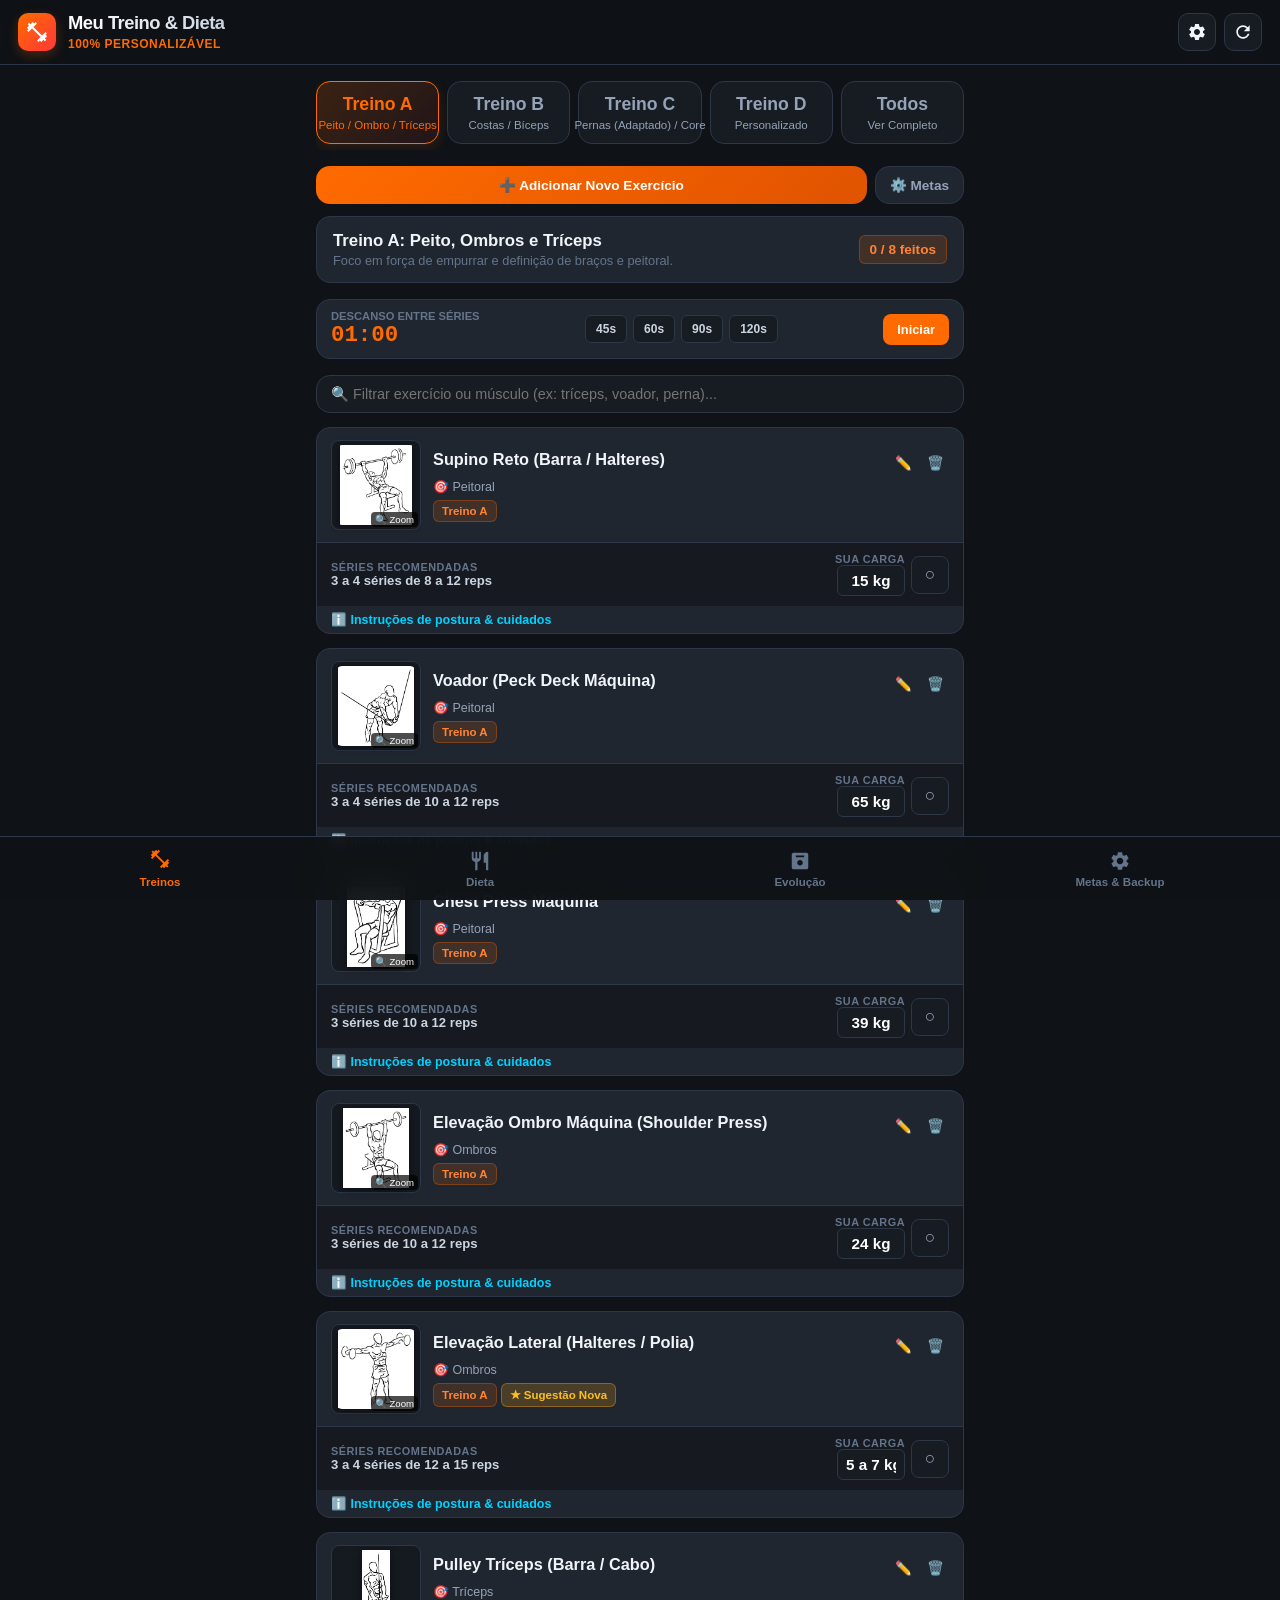
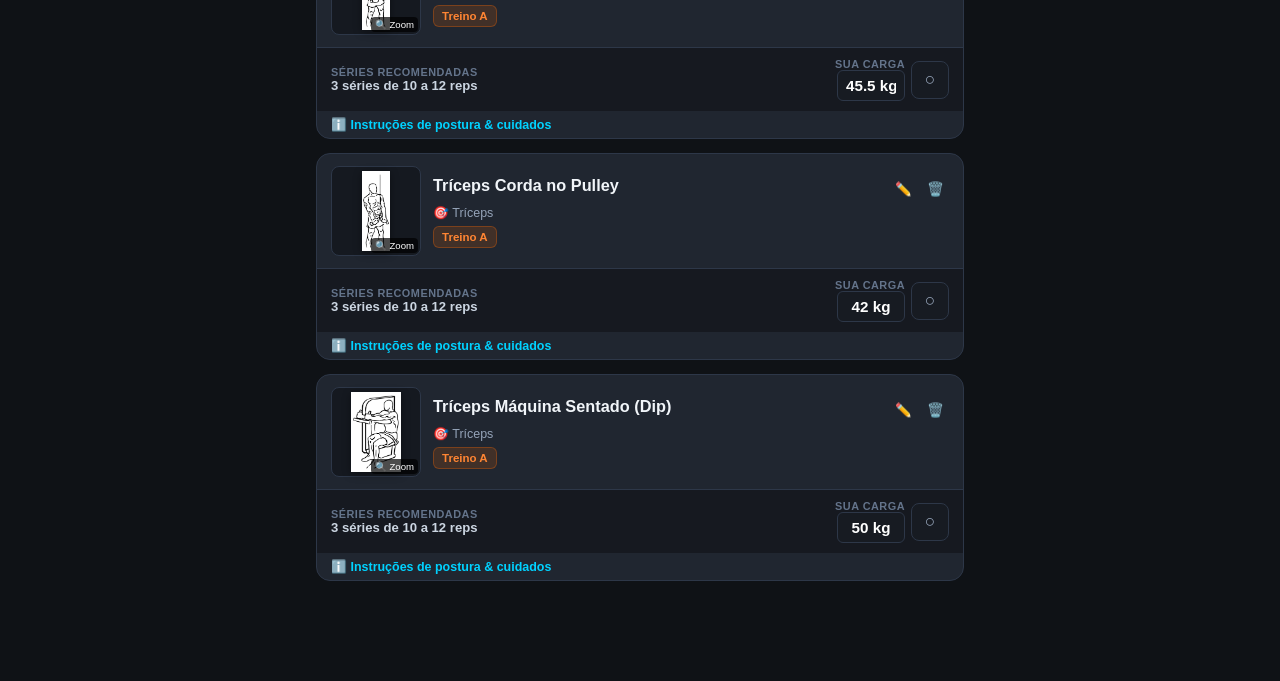
==== commit f52467c7: "Adiciona 23 ilustracoes anatomicas realistas nos cards e modais dos exercicios (estilo EvolutionFit)" ====
--- a/MeuTreino_App.html
+++ b/MeuTreino_App.html
@@ -1082,6 +1082,23 @@
   gap: 6px;
 }
 
+/* Ajuste para Imagens Anatômicas Reais nos Cards */
+.exercise-thumb img.exercise-img {
+  width: 100%;
+  height: 100%;
+  object-fit: contain;
+  border-radius: 6px;
+  filter: drop-shadow(0 2px 4px rgba(0,0,0,0.4));
+}
+
+.modal-img-container img.modal-exercise-img {
+  max-height: 200px;
+  max-width: 100%;
+  object-fit: contain;
+  border-radius: 8px;
+  filter: drop-shadow(0 4px 10px rgba(0,0,0,0.6));
+}
+
 </style>
 </head>
 <body>
@@ -1956,7 +1973,8 @@
       <div class="exercise-card ${isCompleted ? 'completed' : ''}" id="card-${ex.id}">
         <div class="exercise-header">
           <div class="exercise-thumb" onclick="openExerciseModal('${ex.id}')" title="Toque para ampliar e ver a técnica">
-            ${svgIcon}
+            <img src="images/${ex.id}.png" class="exercise-img" alt="${ex.name}" onerror="this.style.display='none'; this.nextElementSibling.style.display='block';">
+            <div style="display:none; width:100%; height:100%;">${svgIcon}</div>
             <span class="exercise-thumb-zoom">🔍 Zoom</span>
           </div>
           <div class="exercise-info">
@@ -2313,7 +2331,9 @@
   const modalDesc = document.getElementById('modal-desc');
 
   modalTitle.innerText = ex.name;
-  modalImg.innerHTML = SVG_ICONS[ex.iconKey] || SVG_ICONS['generic_gym'];
+  modalImg.innerHTML = `
+    <img src="images/${ex.id}.png" class="modal-exercise-img" alt="${ex.name}" onerror="this.parentElement.innerHTML=\`${(SVG_ICONS[ex.iconKey] || SVG_ICONS['generic_gym']).replace(/`/g, '\\`')}\`">
+  `;
   modalDesc.innerHTML = `
     <div style="margin-bottom:12px;">
       <span class="badge badge-orange">${ex.group}</span>
@@ -2625,7 +2645,9 @@
   updateTimerDisplay();
 
   if ('serviceWorker' in navigator) {
-    navigator.serviceWorker.register('./sw.js').catch(() => {});
+    navigator.serviceWorker.register('./sw.js').then((reg) => {
+      reg.update();
+    }).catch(() => {});
   }
 });
 
